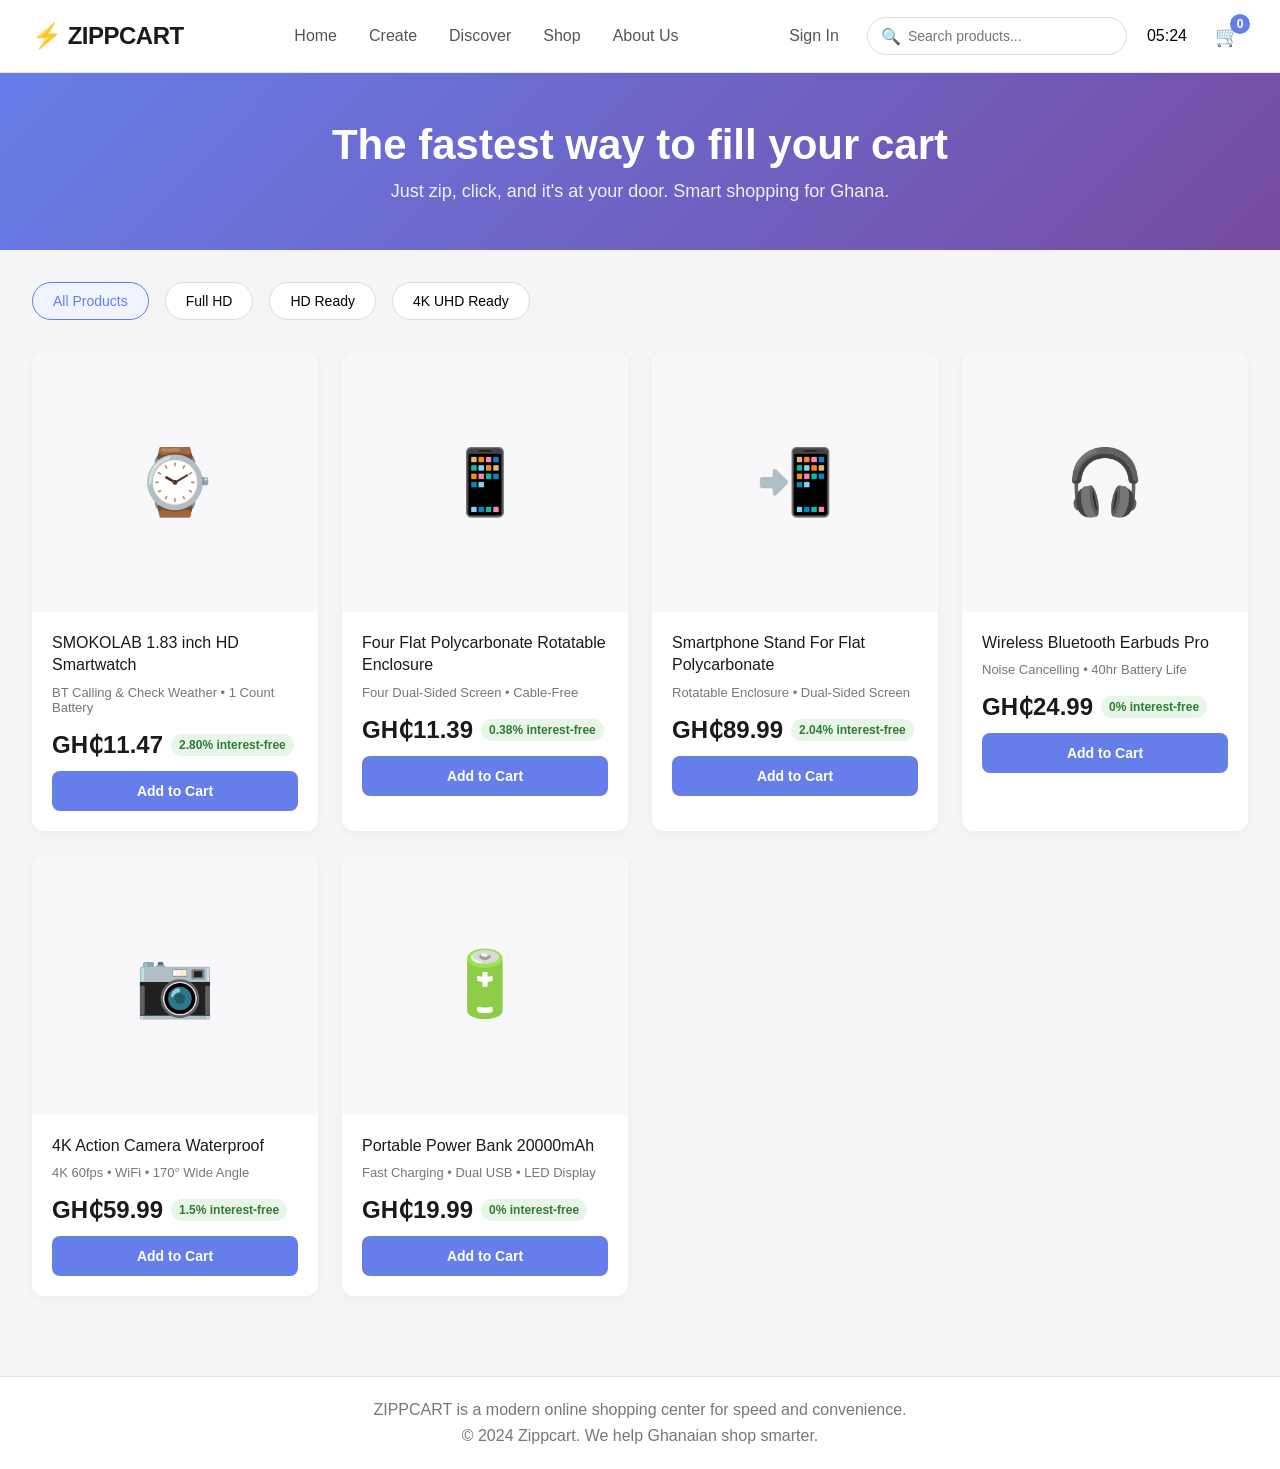
==== index.html @ 23958563 "frontend ready" ====
<!DOCTYPE html>
<html lang="en">
<head>
    <meta charset="UTF-8">
    <meta name="viewport" content="width=device-width, initial-scale=1.0">
    <title>Zippcart - The fastest way to fill your cart</title>
    <style>
        * {
            margin: 0;
            padding: 0;
            box-sizing: border-box;
            font-family: -apple-system, BlinkMacSystemFont, 'Segoe UI', Roboto, Helvetica, Arial, sans-serif;
        }
        body { background-color: #f5f5f7; }
        .header {
            background: white; padding: 16px 32px; border-bottom: 1px solid #e5e5e5;
            display: flex; align-items: center; justify-content: space-between;
            position: sticky; top: 0; z-index: 100;
        }
        .logo { font-size: 24px; font-weight: 700; color: #1a1a1a; letter-spacing: -0.5px; cursor: pointer; }
        .nav { display: flex; gap: 32px; }
        .nav a, .nav-link { text-decoration: none; color: #555; font-size: 16px; font-weight: 500; cursor: pointer; }
        .nav a:hover, .nav a.active, .nav-link:hover { color: #667eea; }
        .header-right { display: flex; gap: 20px; align-items: center; }
        .search-container { position: relative; }
        .search-input {
            padding: 10px 16px 10px 40px; border: 1px solid #ddd; border-radius: 30px;
            font-size: 14px; width: 260px; outline: none;
        }
        .search-input:focus { border-color: #667eea; }
        .search-icon { position: absolute; left: 14px; top: 50%; transform: translateY(-50%); color: #999; }
        .cart-icon { font-size: 20px; cursor: pointer; position: relative; padding: 8px; }
        .cart-count {
            position: absolute; top: -2px; right: -2px; background: #667eea; color: white;
            font-size: 12px; font-weight: bold; width: 20px; height: 20px; border-radius: 50%;
            display: flex; align-items: center; justify-content: center;
        }
        .page { display: none; }
        .page.active { display: block; }
        .hero {
            background: linear-gradient(135deg, #667eea 0%, #764ba2 100%);
            color: white; padding: 48px 32px; text-align: center;
        }
        .hero h1 { font-size: 42px; margin-bottom: 12px; }
        .hero p { font-size: 18px; opacity: 0.9; }
        .container { max-width: 1400px; margin: 0 auto; padding: 32px; }
        .filter-bar { display: flex; gap: 16px; margin-bottom: 32px; flex-wrap: wrap; }
        .filter-btn {
            padding: 10px 20px; background: white; border: 1px solid #ddd;
            border-radius: 30px; font-size: 14px; cursor: pointer; transition: all 0.2s;
        }
        .filter-btn:hover, .filter-btn.active { border-color: #667eea; color: #667eea; background: #f0f4ff; }
        .product-grid { display: grid; grid-template-columns: repeat(auto-fill, minmax(280px, 1fr)); gap: 24px; }
        .product-card {
            background: white; border-radius: 12px; overflow: hidden;
            transition: transform 0.2s, box-shadow 0.2s; box-shadow: 0 2px 8px rgba(0,0,0,0.04); cursor: pointer;
        }
        .product-card:hover { transform: translateY(-4px); box-shadow: 0 12px 24px rgba(0,0,0,0.1); }
        .product-image {
            width: 100%; height: 260px; background: #f8f8fa;
            display: flex; align-items: center; justify-content: center; overflow: hidden;
        }
        .product-image img { width: 100%; height: 100%; object-fit: cover; }
        .product-image .fallback-emoji { font-size: 64px; }
        .product-info { padding: 20px; }
        .product-title { font-size: 16px; font-weight: 500; color: #1a1a1a; margin-bottom: 8px; line-height: 1.4; }
        .product-specs { font-size: 13px; color: #777; margin-bottom: 16px; }
        .price-section { display: flex; align-items: center; gap: 8px; margin-bottom: 12px; flex-wrap: wrap; }
        .price { font-size: 24px; font-weight: 700; color: #1a1a1a; }
        .interest-badge { background: #e8f5e9; color: #2e7d32; padding: 4px 8px; border-radius: 20px; font-size: 12px; font-weight: 600; }
        .add-to-cart-btn {
            width: 100%; padding: 12px; background: #667eea; color: white;
            border: none; border-radius: 8px; font-size: 14px; font-weight: 600; cursor: pointer;
        }
        .add-to-cart-btn:hover { background: #5a67d8; }
        .modal-overlay {
            position: fixed; top: 0; left: 0; width: 100%; height: 100%;
            background: rgba(0,0,0,0.5); z-index: 300; display: none;
            align-items: center; justify-content: center;
        }
        .modal-overlay.active { display: flex; }
        .modal {
            background: white; border-radius: 16px; max-width: 900px; width: 90%;
            max-height: 90vh; overflow-y: auto; position: relative;
        }
        .modal-close {
            position: absolute; top: 20px; right: 20px; font-size: 28px;
            cursor: pointer; background: white; border: none; width: 40px; height: 40px;
            border-radius: 50%; display: flex; align-items: center; justify-content: center;
            box-shadow: 0 2px 8px rgba(0,0,0,0.1); z-index: 301;
        }
        .modal-content { display: grid; grid-template-columns: 1fr 1fr; gap: 32px; padding: 32px; }
        .modal-image {
            display: flex; align-items: center; justify-content: center;
            background: #f8f8fa; border-radius: 12px; min-height: 300px; overflow: hidden;
        }
        .modal-image img { width: 100%; height: 100%; object-fit: contain; }
        .modal-image .fallback-emoji { font-size: 120px; }
        .modal-details h2 { font-size: 28px; margin-bottom: 12px; }
        .modal-specs { color: #666; margin-bottom: 24px; line-height: 1.6; }
        .modal-price { font-size: 36px; font-weight: 700; margin-bottom: 8px; }
        .quantity-selector { display: flex; align-items: center; gap: 16px; margin: 24px 0; }
        .quantity-btn { width: 40px; height: 40px; border: 1px solid #ddd; background: white; border-radius: 8px; font-size: 20px; cursor: pointer; }
        .quantity-input { width: 60px; text-align: center; font-size: 18px; border: 1px solid #ddd; border-radius: 8px; padding: 8px; }
        .modal-add-btn {
            width: 100%; padding: 16px; background: #667eea; color: white;
            border: none; border-radius: 8px; font-size: 16px; font-weight: 600; cursor: pointer;
        }
        .cart-overlay {
            position: fixed; top: 0; left: 0; width: 100%; height: 100%;
            background: rgba(0,0,0,0.5); z-index: 200; display: none;
        }
        .cart-overlay.active { display: block; }
        .cart-sidebar {
            position: fixed; top: 0; right: -400px; width: 100%; max-width: 400px;
            height: 100%; background: white; z-index: 201; transition: right 0.3s ease;
            display: flex; flex-direction: column;
        }
        .cart-sidebar.active { right: 0; }
        .cart-header { padding: 24px; border-bottom: 1px solid #e5e5e5; display: flex; justify-content: space-between; align-items: center; }
        .cart-header h2 { font-size: 20px; font-weight: 600; }
        .close-cart { font-size: 28px; cursor: pointer; background: none; border: none; }
        .cart-items { flex: 1; overflow-y: auto; padding: 24px; }
        .cart-item { display: flex; justify-content: space-between; align-items: center; padding: 16px 0; border-bottom: 1px solid #f0f0f0; }
        .cart-item-info h4 { font-size: 14px; font-weight: 500; margin-bottom: 4px; }
        .cart-item-price { font-weight: 600; color: #667eea; }
        .cart-item-remove { color: #999; cursor: pointer; font-size: 20px; }
        .cart-item-remove:hover { color: #e53e3e; }
        .cart-footer { padding: 24px; border-top: 1px solid #e5e5e5; }
        .cart-total { display: flex; justify-content: space-between; font-size: 18px; font-weight: 600; margin-bottom: 16px; }
        .checkout-btn {
            width: 100%; padding: 16px; background: #1a1a1a; color: white;
            border: none; border-radius: 8px; font-size: 16px; font-weight: 600; cursor: pointer;
        }
        .checkout-btn:hover { background: #333; }
        .empty-cart-message { text-align: center; color: #999; padding: 48px 0; }
        .create-container { max-width: 1200px; margin: 0 auto; padding: 48px 32px; }
        .create-hero { text-align: center; margin-bottom: 64px; }
        .create-hero h1 {
            font-size: 48px; margin-bottom: 16px;
            background: linear-gradient(135deg, #667eea 0%, #764ba2 100%);
            -webkit-background-clip: text; -webkit-text-fill-color: transparent; background-clip: text;
        }
        .features-grid { display: grid; grid-template-columns: repeat(auto-fit, minmax(280px, 1fr)); gap: 32px; margin-bottom: 64px; }
        .feature-card { background: white; padding: 32px; border-radius: 16px; text-align: center; box-shadow: 0 4px 12px rgba(0,0,0,0.05); }
        .feature-icon { font-size: 48px; margin-bottom: 20px; }
        .feature-card h3 { margin-bottom: 12px; font-size: 20px; }
        .seller-form { background: white; padding: 48px; border-radius: 16px; box-shadow: 0 4px 12px rgba(0,0,0,0.05); }
        .form-row { display: grid; grid-template-columns: 1fr 1fr; gap: 24px; }
        .form-group { margin-bottom: 24px; }
        .form-group label { display: block; margin-bottom: 8px; font-weight: 500; }
        .form-group input, .form-group select, .form-group textarea {
            width: 100%; padding: 14px; border: 1px solid #ddd; border-radius: 8px; font-size: 16px;
        }
        .submit-btn {
            width: 100%; padding: 16px;
            background: linear-gradient(135deg, #667eea 0%, #764ba2 100%);
            color: white; border: none; border-radius: 8px; font-size: 18px; font-weight: 600; cursor: pointer;
        }
        .discover-container { max-width: 1400px; margin: 0 auto; padding: 32px; }
        .discover-hero {
            background: linear-gradient(135deg, #f093fb 0%, #f5576c 100%);
            color: white; padding: 60px 40px; border-radius: 24px; margin-bottom: 48px; text-align: center;
        }
        .discover-hero h1 { font-size: 48px; margin-bottom: 16px; }
        .trending-grid { display: grid; grid-template-columns: repeat(auto-fill, minmax(200px, 1fr)); gap: 20px; margin-bottom: 48px; }
        .trending-card { background: white; border-radius: 16px; padding: 24px; text-align: center; box-shadow: 0 2px 8px rgba(0,0,0,0.04); cursor: pointer; }
        .trending-icon { font-size: 48px; margin-bottom: 16px; }
        .about-container { max-width: 1200px; margin: 0 auto; padding: 48px 32px; }
        .about-hero { text-align: center; margin-bottom: 64px; }
        .about-hero h1 { font-size: 48px; margin-bottom: 16px; }
        .mission-box {
            background: linear-gradient(135deg, #667eea 0%, #764ba2 100%);
            color: white; padding: 48px; border-radius: 24px; margin-bottom: 64px; text-align: center;
        }
        .values-grid { display: grid; grid-template-columns: repeat(auto-fit, minmax(250px, 1fr)); gap: 32px; margin-bottom: 64px; }
        .value-card { background: white; padding: 32px; border-radius: 16px; text-align: center; box-shadow: 0 4px 12px rgba(0,0,0,0.05); }
        .value-icon { font-size: 48px; margin-bottom: 20px; }
        .checkout-container { max-width: 1200px; margin: 0 auto; padding: 32px; }
        .checkout-grid { display: grid; grid-template-columns: 1fr 400px; gap: 32px; }
        .checkout-form { background: white; padding: 32px; border-radius: 12px; }
        .order-summary { background: white; padding: 32px; border-radius: 12px; height: fit-content; position: sticky; top: 100px; }
        .payment-option {
            display: flex; align-items: center; gap: 12px; padding: 12px;
            border: 1px solid #ddd; border-radius: 8px; cursor: pointer; margin-bottom: 8px;
        }
        .payment-option.selected { border-color: #667eea; background: #f0f4ff; }
        .momo-details { margin-top: 16px; padding: 16px; background: #f8f8fa; border-radius: 8px; display: none; }
        .momo-details.active { display: block; }
        .place-order-btn {
            width: 100%; padding: 16px; background: #1a1a1a; color: white;
            border: none; border-radius: 8px; font-size: 16px; font-weight: 600; cursor: pointer; margin-top: 24px;
        }
        .footer {
            background: white; padding: 24px 32px; text-align: center;
            color: #777; border-top: 1px solid #e5e5e5; margin-top: 48px;
        }
        .no-results { text-align: center; padding: 48px; color: #999; }
        @media (max-width: 768px) {
            .nav { display: none; }
            .hero h1 { font-size: 28px; }
            .cart-sidebar { max-width: 100%; }
            .search-input { width: 180px; }
            .checkout-grid, .modal-content, .form-row { grid-template-columns: 1fr; }
        }
    </style>
</head>
<body>

    <!-- Cart Overlay & Sidebar -->
    <div class="cart-overlay" id="cartOverlay"></div>
    <div class="cart-sidebar" id="cartSidebar">
        <div class="cart-header">
            <h2>Your Cart</h2>
            <button class="close-cart" id="closeCart">&times;</button>
        </div>
        <div class="cart-items" id="cartItems">
            <div class="empty-cart-message">Your cart is empty</div>
        </div>
        <div class="cart-footer">
            <div class="cart-total"><span>Total:</span><span id="cartTotal">₵0.00</span></div>
            <button class="checkout-btn" id="checkoutBtn">Proceed to Checkout</button>
        </div>
    </div>

    <!-- Product Modal -->
    <div class="modal-overlay" id="modalOverlay">
        <div class="modal">
            <button class="modal-close" id="modalClose">&times;</button>
            <div class="modal-content" id="modalContent"></div>
        </div>
    </div>

    <!-- Auth Modal -->
    <div class="modal-overlay" id="authModalOverlay">
        <div class="modal" style="max-width: 400px;">
            <button class="modal-close" onclick="closeAuthModal()">&times;</button>
            <div style="padding: 32px;">
                <h2 id="authTitle" style="text-align: center; margin-bottom: 24px;">Sign In</h2>
                <form id="authForm" onsubmit="handleAuth(event)">
                    <div class="form-group" id="nameField" style="display: none;">
                        <label>Name</label>
                        <input type="text" id="authName" placeholder="Your name">
                    </div>
                    <div class="form-group">
                        <label>Email</label>
                        <input type="email" id="authEmail" required placeholder="your@email.com">
                    </div>
                    <div class="form-group">
                        <label>Password</label>
                        <input type="password" id="authPassword" required placeholder="Password">
                    </div>
                    <button type="submit" class="add-to-cart-btn" style="width: 100%; padding: 14px;" id="authSubmitBtn">Sign In</button>
                </form>
                <p style="text-align: center; margin-top: 16px;">
                    <a onclick="toggleAuthMode()" style="color: #667eea; cursor: pointer;" id="authToggleLink">Create an account</a>
                </p>
            </div>
        </div>
    </div>

    <!-- Header -->
    <header class="header">
        <div class="logo" onclick="navigateTo('home')">⚡ ZIPPCART</div>
        <nav class="nav">
            <a onclick="navigateTo('home')" id="nav-home">Home</a>
            <a onclick="navigateTo('create')" id="nav-create">Create</a>
            <a onclick="navigateTo('discover')" id="nav-discover">Discover</a>
            <a onclick="navigateTo('home')" id="nav-shop">Shop</a>
            <a onclick="navigateTo('about')" id="nav-about">About Us</a>
        </nav>
        <div class="header-right">
            <a id="authBtn" class="nav-link" style="cursor: pointer; margin-right: 8px;" onclick="showAuthModal()">Sign In</a>
            <div class="search-container">
                <span class="search-icon">🔍</span>
                <input type="text" class="search-input" id="searchInput" placeholder="Search products...">
            </div>
            <span id="currentTime">10:09</span>
            <div class="cart-icon" id="cartIcon">🛒<span class="cart-count" id="cartCount">0</span></div>
        </div>
    </header>

    <!-- HOME PAGE -->
    <div class="page active" id="page-home">
        <section class="hero">
            <h1>The fastest way to fill your cart</h1>
            <p>Just zip, click, and it's at your door. Smart shopping for Ghana.</p>
        </section>
        <div class="container">
            <div class="filter-bar">
                <button class="filter-btn active" data-filter="all">All Products</button>
                <button class="filter-btn" data-filter="full-hd">Full HD</button>
                <button class="filter-btn" data-filter="hd-ready">HD Ready</button>
                <button class="filter-btn" data-filter="4k-uhd">4K UHD Ready</button>
            </div>
            <div class="product-grid" id="productGrid"></div>
        </div>
    </div>

    <!-- CREATE PAGE -->
    <div class="page" id="page-create">
        <div class="create-container">
            <div class="create-hero">
                <h1>Sell on Zippcart</h1>
                <p style="color: #666; font-size: 20px; margin-top: 16px;">Join thousands of Ghanaian sellers reaching millions of customers</p>
            </div>
            <div class="features-grid">
                <div class="feature-card"><div class="feature-icon">💰</div><h3>Low Commission</h3><p>Keep more with 5% commission</p></div>
                <div class="feature-card"><div class="feature-icon">🚚</div><h3>Delivery Network</h3><p>Nationwide delivery partners</p></div>
                <div class="feature-card"><div class="feature-icon">📱</div><h3>Mobile Money Ready</h3><p>Get paid via MTN, Vodafone, AirtelTigo</p></div>
                <div class="feature-card"><div class="feature-icon">📊</div><h3>Seller Dashboard</h3><p>Track sales and inventory</p></div>
            </div>
            <div class="seller-form">
                <h2 style="text-align: center; margin-bottom: 32px;">Start Selling Today</h2>
                <form id="sellerForm">
                    <div class="form-row">
                        <div class="form-group"><label>Business Name *</label><input type="text" placeholder="Your shop name"></div>
                        <div class="form-group"><label>Business Type *</label><select><option>Individual Seller</option><option>Registered Business</option><option>Manufacturer</option></select></div>
                    </div>
                    <div class="form-row">
                        <div class="form-group"><label>Contact Person *</label><input type="text" placeholder="Full name"></div>
                        <div class="form-group"><label>Phone Number *</label><input type="tel" placeholder="+233 XX XXX XXXX"></div>
                    </div>
                    <div class="form-group"><label>Email Address *</label><input type="email" placeholder="business@example.com"></div>
                    <div class="form-group"><label>What do you sell? *</label><textarea rows="3" placeholder="Tell us about your products"></textarea></div>
                    <button type="submit" class="submit-btn">Submit Application →</button>
                </form>
            </div>
        </div>
    </div>

    <!-- DISCOVER PAGE -->
    <div class="page" id="page-discover">
        <div class="discover-container">
            <div class="discover-hero"><h1>Discover Amazing Deals</h1><p style="opacity: 0.9;">Trending products and new arrivals daily</p></div>
            <h2 style="margin-bottom: 24px;">🔥 Trending Now in Ghana</h2>
            <div class="trending-grid">
                <div class="trending-card" onclick="navigateTo('home')"><div class="trending-icon">⌚</div><h3>Smart Watches</h3><p style="color:#667eea;">From ₵180</p></div>
                <div class="trending-card" onclick="navigateTo('home')"><div class="trending-icon">🎧</div><h3>Wireless Earbuds</h3><p style="color:#667eea;">From ₵85</p></div>
                <div class="trending-card" onclick="navigateTo('home')"><div class="trending-icon">📱</div><h3>Phone Accessories</h3><p style="color:#667eea;">From ₵25</p></div>
                <div class="trending-card" onclick="navigateTo('home')"><div class="trending-icon">🔋</div><h3>Power Banks</h3><p style="color:#667eea;">From ₵120</p></div>
                <div class="trending-card" onclick="navigateTo('home')"><div class="trending-icon">📷</div><h3>Action Cameras</h3><p style="color:#667eea;">From ₵450</p></div>
                <div class="trending-card" onclick="navigateTo('home')"><div class="trending-icon">💻</div><h3>Laptops</h3><p style="color:#667eea;">From ₵2,500</p></div>
            </div>
        </div>
    </div>

    <!-- ABOUT PAGE -->
    <div class="page" id="page-about">
        <div class="about-container">
            <div class="about-hero">
                <h1>About Zippcart</h1>
                <p style="font-size:24px;color:#667eea;margin-bottom:24px;">The fastest way to fill your cart</p>
                <p style="font-size:18px;color:#666;max-width:800px;margin:0 auto;">ZIPPCART is a modern online shopping center for speed and convenience. We help Ghanaians shop smarter.</p>
            </div>
            <div class="mission-box"><h2>Our Mission</h2><p style="font-size:20px;">To revolutionize e-commerce in Ghana with fast, reliable shopping and local payment solutions.</p></div>
            <div class="values-grid">
                <div class="value-card"><div class="value-icon">⚡</div><h3>Speed</h3><p>Lightning-fast browsing and delivery</p></div>
                <div class="value-card"><div class="value-icon">🛡️</div><h3>Trust</h3><p>Secure payments and verified sellers</p></div>
                <div class="value-card"><div class="value-icon">🇬🇭</div><h3>Local First</h3><p>Built for Ghana, supporting local businesses</p></div>
                <div class="value-card"><div class="value-icon">💡</div><h3>Innovation</h3><p>Constantly improving your shopping experience</p></div>
            </div>
        </div>
    </div>

    <!-- CHECKOUT PAGE -->
    <div class="page" id="page-checkout">
        <div class="checkout-container">
            <h1 style="margin-bottom: 32px;">Checkout</h1>
            <div class="checkout-grid">
                <div class="checkout-form">
                    <h2 style="margin-bottom: 24px;">Shipping Information</h2>
                    <form id="checkoutForm">
                        <div class="form-row">
                            <div class="form-group"><label>First Name *</label><input type="text" id="firstName"></div>
                            <div class="form-group"><label>Last Name *</label><input type="text" id="lastName"></div>
                        </div>
                        <div class="form-group"><label>Email *</label><input type="email" id="email"></div>
                        <div class="form-group"><label>Phone *</label><input type="tel" id="phone" placeholder="+233 XX XXX XXXX"></div>
                        <div class="form-group"><label>Address *</label><textarea id="address" rows="3"></textarea></div>
                        <div class="form-row">
                            <div class="form-group"><label>City *</label><input type="text" id="city" value="Accra"></div>
                            <div class="form-group"><label>Region *</label><select id="region"><option>Greater Accra</option><option>Ashanti</option><option>Western</option><option>Eastern</option><option>Central</option><option>Northern</option></select></div>
                        </div>
                        <h2 style="margin:32px 0 24px;">Payment Method</h2>
                        <div class="payment-option selected"><input type="radio" name="payment" value="momo" checked> 📱 Mobile Money (MoMo)</div>
                        <div class="momo-details active" id="momoDetails">
                            <div class="form-group"><label>Network *</label><select id="network"><option>MTN Mobile Money</option><option>Vodafone Cash</option><option>AirtelTigo Money</option></select></div>
                            <div class="form-group"><label>MoMo Number *</label><input type="tel" id="momoNumber" placeholder="XXX XXX XXXX"></div>
                        </div>
                        <div class="payment-option"><input type="radio" name="payment" value="card"> 💳 Credit / Debit Card</div>
                        <div class="payment-option"><input type="radio" name="payment" value="cash"> 💵 Cash on Delivery</div>
                    </form>
                </div>
                <div class="order-summary">
                    <h3>Order Summary</h3>
                    <div class="summary-items" id="summaryItems"></div>
                    <div class="summary-total" style="display:flex;justify-content:space-between;padding-top:16px;border-top:2px solid #e5e5e5;"><span>Total:</span><span id="summaryTotal">₵0.00</span></div>
                    <button class="place-order-btn" id="placeOrderBtn">Place Order</button>
                    <p style="text-align:center;margin-top:16px;color:#777;font-size:14px;">You will receive a payment prompt on your phone</p>
                    <button class="checkout-btn" style="margin-top:16px;background:#666;" onclick="navigateTo('home')">← Continue Shopping</button>
                </div>
            </div>
        </div>
    </div>

    <!-- Footer -->
    <footer class="footer">
        <p>ZIPPCART is a modern online shopping center for speed and convenience.</p>
        <p style="margin-top: 8px;">© 2024 Zippcart. We help Ghanaian shop smarter.</p>
    </footer>

    <script>
        // ==================== API CONFIGURATION ====================
        const API_URL = 'https://zippcart-api.onrender.com/api';
        let authToken = localStorage.getItem('zippcart_token') || '';
        let currentUser = JSON.parse(localStorage.getItem('zippcart_user') || 'null');

        function setAuth(token, user) {
            authToken = token;
            currentUser = user;
            localStorage.setItem('zippcart_token', token);
            localStorage.setItem('zippcart_user', JSON.stringify(user));
            updateAuthUI();
        }

        function logout() {
            authToken = '';
            currentUser = null;
            localStorage.removeItem('zippcart_token');
            localStorage.removeItem('zippcart_user');
            updateAuthUI();
            navigateTo('home');
        }

        function updateAuthUI() {
            const authBtn = document.getElementById('authBtn');
            if (!authBtn) return;
            if (currentUser) {
                authBtn.textContent = `👤 ${currentUser.name}`;
                authBtn.onclick = () => { if (confirm('Logout?')) logout(); };
            } else {
                authBtn.textContent = 'Sign In';
                authBtn.onclick = () => showAuthModal();
            }
        }

        // ==================== AUTH MODAL ====================
        let authMode = 'login';

        function showAuthModal() {
            document.getElementById('authModalOverlay').classList.add('active');
            document.body.style.overflow = 'hidden';
        }

        function closeAuthModal() {
            document.getElementById('authModalOverlay').classList.remove('active');
            document.body.style.overflow = '';
        }

        function toggleAuthMode() {
            authMode = authMode === 'login' ? 'signup' : 'login';
            document.getElementById('authTitle').textContent = authMode === 'login' ? 'Sign In' : 'Create Account';
            document.getElementById('authSubmitBtn').textContent = authMode === 'login' ? 'Sign In' : 'Create Account';
            document.getElementById('nameField').style.display = authMode === 'signup' ? 'block' : 'none';
            document.getElementById('authToggleLink').textContent = authMode === 'login' ? 'Create an account' : 'Already have an account? Sign in';
        }

        async function handleAuth(event) {
            event.preventDefault();
            const email = document.getElementById('authEmail').value;
            const password = document.getElementById('authPassword').value;
            const name = document.getElementById('authName').value;
            const endpoint = authMode === 'login' ? '/login' : '/signup';
            const body = authMode === 'login' ? { email, password } : { name, email, password };
            try {
                const res = await fetch(`https://zippcart-api.onrender.com/api${endpoint}`, {
                    method: 'POST',
                    headers: { 'Content-Type': 'application/json' },
                    body: JSON.stringify(body)
                });
                const data = await res.json();
                if (res.ok) {
                    setAuth(data.token, data.user);
                    closeAuthModal();
                    alert(data.message);
                } else {
                    alert(data.message);
                }
            } catch (error) {
                alert('Connection error. Is the server running?');
            }
        }

        // ==================== API HELPERS ====================
        async function placeOrderAPI(cartData, customerInfo, paymentMethod) {
            const total = cartData.reduce((sum, item) => sum + (item.price * item.quantity), 0) + 5;
            const items = cartData.map(item => ({ name: item.name, price: item.price, quantity: item.quantity }));
            try {
                const headers = { 'Content-Type': 'application/json' };
                if (authToken) headers['Authorization'] = `Bearer ${authToken}`;
                const res = await fetch('https://zippcart-api.onrender.com/api/orders', {
                    method: 'POST', headers,
                    body: JSON.stringify({ items, total, paymentMethod, customerInfo })
                });
                return await res.json();
            } catch (error) {
                return { message: 'Connection error' };
            }
        }

        function trackVisit(page, action) {
            fetch('https://zippcart-api.onrender.com/api/track', {
                method: 'POST',
                headers: { 'Content-Type': 'application/json' },
                body: JSON.stringify({ page, action })
            }).catch(() => {});
        }

        // ==================== DATA ====================
        const products = [
            { id: 1, name: "SMOKOLAB 1.83 inch HD Smartwatch", specs: "BT Calling & Check Weather • 1 Count Battery", fullDescription: "Experience the ultimate smartwatch with a vibrant 1.83-inch HD display. Features Bluetooth calling, weather updates, heart rate monitoring, and sleep tracking.", price: 11.47, interest: "2.80% interest-free", image: "", fallbackEmoji: "⌚", category: "full-hd" },
            { id: 2, name: "Four Flat Polycarbonate Rotatable Enclosure", specs: "Four Dual-Sided Screen • Cable-Free", fullDescription: "Premium polycarbonate rotatable enclosure with four dual-sided screens. Perfect for retail displays and exhibitions.", price: 11.39, interest: "0.38% interest-free", image: "", fallbackEmoji: "📱", category: "hd-ready" },
            { id: 3, name: "Smartphone Stand For Flat Polycarbonate", specs: "Rotatable Enclosure • Dual-Sided Screen", fullDescription: "Sturdy smartphone stand designed for flat polycarbonate surfaces. Features 360-degree rotation.", price: 89.99, interest: "2.04% interest-free", image: "", fallbackEmoji: "📲", category: "4k-uhd" },
            { id: 4, name: "Wireless Bluetooth Earbuds Pro", specs: "Noise Cancelling • 40hr Battery Life", fullDescription: "Premium wireless earbuds with active noise cancellation. 40 hours battery life with charging case.", price: 24.99, interest: "0% interest-free", image: "", fallbackEmoji: "🎧", category: "full-hd" },
            { id: 5, name: "4K Action Camera Waterproof", specs: "4K 60fps • WiFi • 170° Wide Angle", fullDescription: "Capture stunning 4K video at 60fps with this waterproof action camera. Features built-in WiFi.", price: 59.99, interest: "1.5% interest-free", image: "", fallbackEmoji: "📷", category: "4k-uhd" },
            { id: 6, name: "Portable Power Bank 20000mAh", specs: "Fast Charging • Dual USB • LED Display", fullDescription: "High-capacity 20000mAh power bank with fast charging technology.", price: 19.99, interest: "0% interest-free", image: "", fallbackEmoji: "🔋", category: "hd-ready" }
        ];

        let cart = JSON.parse(localStorage.getItem('zippcart')) || [];
        let currentFilter = 'all';
        let searchQuery = '';
        const formatter = new Intl.NumberFormat('en-GH', { style: 'currency', currency: 'GHS' });

        // ==================== NAVIGATION ====================
        function navigateTo(page) {
            document.querySelectorAll('.page').forEach(p => p.classList.remove('active'));
            document.getElementById(`page-${page}`).classList.add('active');
            document.querySelectorAll('.nav a').forEach(a => a.classList.remove('active'));
            const navEl = document.getElementById(`nav-${page}`);
            if (navEl) navEl.classList.add('active');
            window.scrollTo(0, 0);
            if (page === 'home') renderProducts();
            if (page === 'checkout') renderCheckoutSummary();
            trackVisit(page, 'page_view');
        }

        // ==================== PRODUCT RENDERING ====================
        function getFilteredProducts() {
            return products.filter(p => {
                const matchesFilter = currentFilter === 'all' || p.category === currentFilter;
                const matchesSearch = p.name.toLowerCase().includes(searchQuery.toLowerCase()) || p.specs.toLowerCase().includes(searchQuery.toLowerCase());
                return matchesFilter && matchesSearch;
            });
        }

        function renderProducts() {
            const filtered = getFilteredProducts();
            const grid = document.getElementById('productGrid');
            if (filtered.length === 0) { grid.innerHTML = '<div class="no-results">No products found</div>'; return; }
            grid.innerHTML = filtered.map(p => `
                <div class="product-card" onclick="openModal(${p.id})">
                    <div class="product-image">
                        ${p.image ? `<img src="${p.image}" alt="${p.name}" onerror="this.style.display='none'; this.nextElementSibling.style.display='flex';">` : ''}
                        <span class="fallback-emoji" style="font-size: 64px; ${p.image ? 'display: none;' : ''}">${p.fallbackEmoji}</span>
                    </div>
                    <div class="product-info">
                        <h3 class="product-title">${p.name}</h3>
                        <p class="product-specs">${p.specs}</p>
                        <div class="price-section"><span class="price">${formatter.format(p.price)}</span><span class="interest-badge">${p.interest}</span></div>
                        <button class="add-to-cart-btn" onclick="event.stopPropagation(); addToCart(${p.id})">Add to Cart</button>
                    </div>
                </div>
            `).join('');
        }

        // ==================== MODAL ====================
        window.openModal = function(id) {
            const p = products.find(p => p.id === id);
            if (!p) return;
            document.getElementById('modalContent').innerHTML = `
                <div class="modal-image">
                    ${p.image ? `<img src="${p.image}" alt="${p.name}" onerror="this.style.display='none'; this.nextElementSibling.style.display='flex';">` : ''}
                    <span class="fallback-emoji" style="font-size: 120px; ${p.image ? 'display: none;' : ''}">${p.fallbackEmoji}</span>
                </div>
                <div class="modal-details">
                    <h2>${p.name}</h2>
                    <p class="modal-specs">${p.fullDescription}</p>
                    <div class="modal-price">${formatter.format(p.price)}</div>
                    <div><span class="interest-badge">${p.interest}</span></div>
                    <div class="quantity-selector">
                        <button class="quantity-btn" onclick="window.modalQty = Math.max(1, (window.modalQty || 1) - 1); document.getElementById('modalQty').value = window.modalQty;">-</button>
                        <input type="number" id="modalQty" class="quantity-input" value="1" min="1" onchange="window.modalQty = parseInt(this.value)">
                        <button class="quantity-btn" onclick="window.modalQty = (window.modalQty || 1) + 1; document.getElementById('modalQty').value = window.modalQty;">+</button>
                    </div>
                    <button class="modal-add-btn" onclick="addToCart(${p.id}, window.modalQty || 1); closeModal()">Add to Cart</button>
                </div>
            `;
            window.modalQty = 1;
            document.getElementById('modalOverlay').classList.add('active');
        };

        function closeModal() { document.getElementById('modalOverlay').classList.remove('active'); }

        // ==================== CART ====================
        window.addToCart = function(id, qty = 1) {
            const p = products.find(p => p.id === id);
            const existing = cart.find(i => i.id === id);
            if (existing) existing.quantity += qty;
            else cart.push({ ...p, quantity: qty });
            saveCart(); updateCartUI();
            trackVisit('home', 'add_to_cart');
        };

        window.removeFromCart = function(id) { cart = cart.filter(i => i.id !== id); saveCart(); updateCartUI(); };

        window.updateQuantity = function(id, change) {
            const item = cart.find(i => i.id === id);
            if (item) { item.quantity += change; if (item.quantity <= 0) removeFromCart(id); else { saveCart(); updateCartUI(); } }
        };

        function saveCart() { localStorage.setItem('zippcart', JSON.stringify(cart)); }

        function updateCartUI() {
            document.getElementById('cartCount').textContent = cart.reduce((s, i) => s + i.quantity, 0);
            const itemsDiv = document.getElementById('cartItems');
            if (cart.length === 0) {
                itemsDiv.innerHTML = '<div class="empty-cart-message">Your cart is empty</div>';
                document.getElementById('cartTotal').textContent = formatter.format(0);
                return;
            }
            itemsDiv.innerHTML = cart.map(i => `
                <div class="cart-item">
                    <div class="cart-item-info">
                        <h4>${i.name}</h4><span class="cart-item-price">${formatter.format(i.price)}</span>
                        <div style="display:flex;gap:8px;margin-top:8px;">
                            <button onclick="updateQuantity(${i.id}, -1)" style="padding:4px 8px;">-</button>
                            <span>${i.quantity}</span>
                            <button onclick="updateQuantity(${i.id}, 1)" style="padding:4px 8px;">+</button>
                        </div>
                    </div>
                    <span class="cart-item-remove" onclick="removeFromCart(${i.id})">🗑️</span>
                </div>
            `).join('');
            document.getElementById('cartTotal').textContent = formatter.format(cart.reduce((s, i) => s + (i.price * i.quantity), 0));
        }

        // ==================== CHECKOUT ====================
        function renderCheckoutSummary() {
            const itemsDiv = document.getElementById('summaryItems');
            const totalSpan = document.getElementById('summaryTotal');
            if (cart.length === 0) { itemsDiv.innerHTML = '<p style="color:#999;">Your cart is empty</p>'; totalSpan.textContent = formatter.format(0); return; }
            let html = '', total = 0;
            cart.forEach(i => { const it = i.price * i.quantity; total += it; html += `<div style="display:flex;justify-content:space-between;padding:8px 0;"><span>${i.quantity}x ${i.name.substring(0,20)}...</span><span>${formatter.format(it)}</span></div>`; });
            html += `<div style="display:flex;justify-content:space-between;padding:8px 0;"><span>Delivery Fee</span><span>${formatter.format(5)}</span></div>`;
            total += 5;
            itemsDiv.innerHTML = html;
            totalSpan.textContent = formatter.format(total);
        }

        // ==================== EVENT LISTENERS ====================
        document.getElementById('cartIcon').addEventListener('click', () => {
            document.getElementById('cartOverlay').classList.add('active');
            document.getElementById('cartSidebar').classList.add('active');
        });
        document.getElementById('closeCart').addEventListener('click', () => {
            document.getElementById('cartOverlay').classList.remove('active');
            document.getElementById('cartSidebar').classList.remove('active');
        });
        document.getElementById('cartOverlay').addEventListener('click', () => {
            document.getElementById('cartOverlay').classList.remove('active');
            document.getElementById('cartSidebar').classList.remove('active');
        });
        document.getElementById('modalClose').addEventListener('click', closeModal);
        document.getElementById('modalOverlay').addEventListener('click', (e) => { if (e.target === document.getElementById('modalOverlay')) closeModal(); });
        document.getElementById('checkoutBtn').addEventListener('click', () => {
            if (cart.length === 0) { alert('Cart is empty!'); return; }
            document.getElementById('cartOverlay').classList.remove('active');
            document.getElementById('cartSidebar').classList.remove('active');
            navigateTo('checkout');
        });
        document.getElementById('searchInput').addEventListener('input', (e) => { searchQuery = e.target.value; renderProducts(); });
        document.querySelectorAll('.filter-btn').forEach(btn => {
            btn.addEventListener('click', () => {
                document.querySelectorAll('.filter-btn').forEach(b => b.classList.remove('active'));
                btn.classList.add('active');
                const f = btn.textContent.toLowerCase();
                if (f.includes('all')) currentFilter = 'all';
                else if (f.includes('full hd')) currentFilter = 'full-hd';
                else if (f.includes('hd ready')) currentFilter = 'hd-ready';
                else if (f.includes('4k')) currentFilter = '4k-uhd';
                renderProducts();
            });
        });

        // Place Order
        document.getElementById('placeOrderBtn').addEventListener('click', async () => {
            if (cart.length === 0) { alert('Cart is empty!'); return; }
            const customerInfo = {
                firstName: document.getElementById('firstName').value,
                lastName: document.getElementById('lastName').value,
                email: document.getElementById('email').value,
                phone: document.getElementById('phone').value,
                address: document.getElementById('address').value
            };
            const paymentMethod = document.querySelector('input[name="payment"]:checked').value;
            const result = await placeOrderAPI(cart, customerInfo, paymentMethod);
            alert(`✅ ${result.message}\n\nOrder #${result.order?.orderNumber || 'N/A'}`);
            cart = []; saveCart(); updateCartUI(); navigateTo('home');
        });

        // Payment toggle
        document.querySelectorAll('input[name="payment"]').forEach(radio => {
            radio.addEventListener('change', (e) => {
                document.querySelectorAll('.payment-option').forEach(opt => opt.classList.remove('selected'));
                e.target.closest('.payment-option').classList.add('selected');
                document.getElementById('momoDetails').classList.toggle('active', e.target.value === 'momo');
            });
        });

        // Seller Form
        document.getElementById('sellerForm').addEventListener('submit', async (e) => {
            e.preventDefault();
            const formData = {
                businessName: e.target.querySelector('input[placeholder="Your shop name"]').value,
                businessType: e.target.querySelector('select').value,
                contactPerson: e.target.querySelector('input[placeholder="Full name"]').value,
                phone: e.target.querySelector('input[type="tel"]').value,
                email: e.target.querySelector('input[type="email"]').value,
                products: e.target.querySelector('textarea').value,
                monthlySales: 'Less than 50 items'
            };
            try {
                const res = await fetch('https://zippcart-api.onrender.com/api/seller/register', {
                    method: 'POST',
                    headers: { 'Content-Type': 'application/json' },
                    body: JSON.stringify(formData)
                });
                const data = await res.json();
                alert(data.message);
            } catch (error) {
                alert('Connection error. Is the server running?');
            }
        });

        // ==================== INIT ====================
        function updateTime() {
            const now = new Date();
            document.getElementById('currentTime').textContent = `${String(now.getHours()).padStart(2, '0')}:${String(now.getMinutes()).padStart(2, '0')}`;
        }
        updateTime(); setInterval(updateTime, 1000);
        renderProducts(); updateCartUI(); updateAuthUI();
        trackVisit('home', 'page_view');
    </script>
</body>
</html>
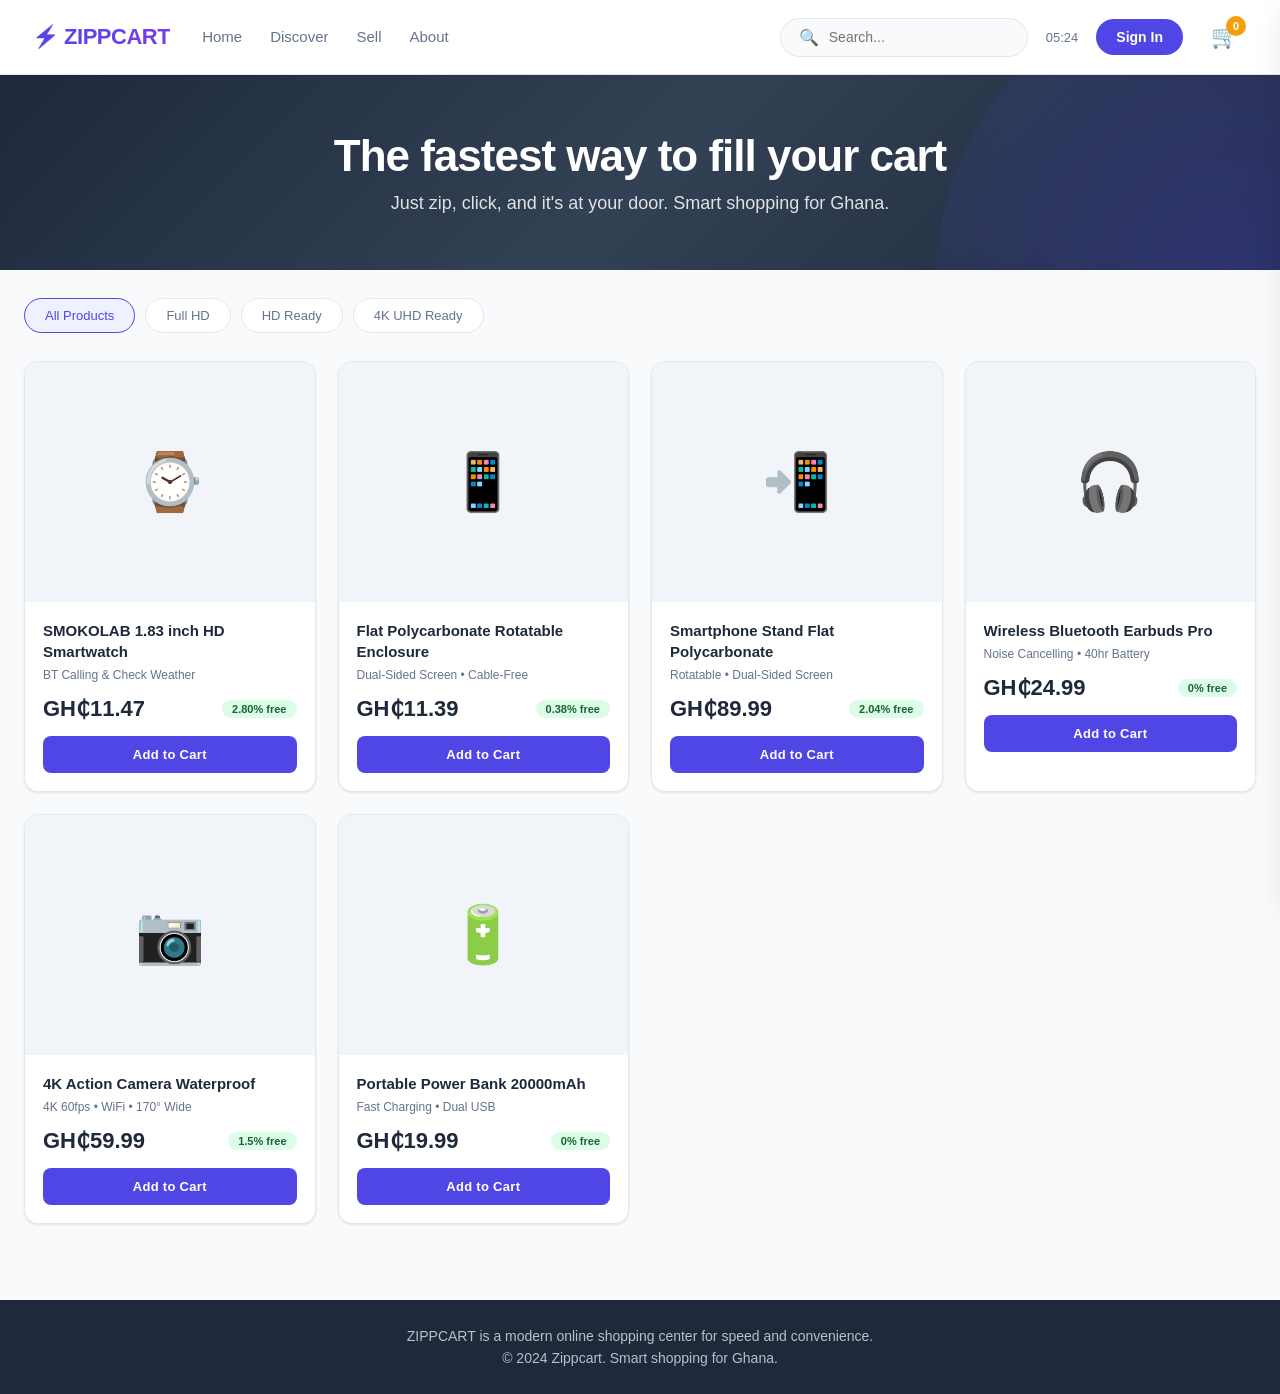
==== commit e73de18b: "professional UI with hamburger menu" ====
--- a/index.html
+++ b/index.html
@@ -5,749 +5,938 @@
     <meta name="viewport" content="width=device-width, initial-scale=1.0">
     <title>Zippcart - The fastest way to fill your cart</title>
     <style>
-        * {
-            margin: 0;
-            padding: 0;
-            box-sizing: border-box;
+        :root {
+            --primary: #4F46E5;
+            --primary-dark: #4338CA;
+            --primary-light: #EEF2FF;
+            --secondary: #F59E0B;
+            --dark: #1E293B;
+            --gray: #64748B;
+            --light: #F8FAFC;
+            --white: #FFFFFF;
+            --border: #E2E8F0;
+            --shadow: 0 1px 3px rgba(0,0,0,0.06), 0 1px 2px rgba(0,0,0,0.04);
+            --shadow-md: 0 4px 6px rgba(0,0,0,0.04), 0 2px 4px rgba(0,0,0,0.02);
+            --shadow-lg: 0 10px 25px rgba(0,0,0,0.08);
+            --radius: 14px;
+            --radius-sm: 8px;
+            --transition: all 0.2s ease;
+        }
+
+        * { margin: 0; padding: 0; box-sizing: border-box; }
+        body {
+            background: var(--light);
             font-family: -apple-system, BlinkMacSystemFont, 'Segoe UI', Roboto, Helvetica, Arial, sans-serif;
-        }
-        body { background-color: #f5f5f7; }
+            color: var(--dark);
+            -webkit-font-smoothing: antialiased;
+        }
+
+        /* ========== HEADER ========== */
         .header {
-            background: white; padding: 16px 32px; border-bottom: 1px solid #e5e5e5;
-            display: flex; align-items: center; justify-content: space-between;
-            position: sticky; top: 0; z-index: 100;
-        }
-        .logo { font-size: 24px; font-weight: 700; color: #1a1a1a; letter-spacing: -0.5px; cursor: pointer; }
-        .nav { display: flex; gap: 32px; }
-        .nav a, .nav-link { text-decoration: none; color: #555; font-size: 16px; font-weight: 500; cursor: pointer; }
-        .nav a:hover, .nav a.active, .nav-link:hover { color: #667eea; }
-        .header-right { display: flex; gap: 20px; align-items: center; }
-        .search-container { position: relative; }
-        .search-input {
-            padding: 10px 16px 10px 40px; border: 1px solid #ddd; border-radius: 30px;
-            font-size: 14px; width: 260px; outline: none;
-        }
-        .search-input:focus { border-color: #667eea; }
-        .search-icon { position: absolute; left: 14px; top: 50%; transform: translateY(-50%); color: #999; }
-        .cart-icon { font-size: 20px; cursor: pointer; position: relative; padding: 8px; }
+            background: var(--white);
+            padding: 14px 32px;
+            border-bottom: 1px solid var(--border);
+            display: flex;
+            align-items: center;
+            justify-content: space-between;
+            position: sticky;
+            top: 0;
+            z-index: 100;
+            box-shadow: var(--shadow);
+        }
+        .header-left { display: flex; align-items: center; gap: 32px; }
+        .logo {
+            font-size: 22px;
+            font-weight: 800;
+            background: linear-gradient(135deg, var(--primary), #7C3AED);
+            -webkit-background-clip: text;
+            -webkit-text-fill-color: transparent;
+            background-clip: text;
+            cursor: pointer;
+            letter-spacing: -0.5px;
+        }
+        .hamburger {
+            display: none;
+            font-size: 24px;
+            cursor: pointer;
+            background: none;
+            border: none;
+            color: var(--dark);
+            padding: 8px;
+        }
+        .nav { display: flex; gap: 28px; }
+        .nav a, .nav-link {
+            text-decoration: none;
+            color: var(--gray);
+            font-size: 15px;
+            font-weight: 500;
+            cursor: pointer;
+            transition: var(--transition);
+            padding: 6px 0;
+            border-bottom: 2px solid transparent;
+        }
+        .nav a:hover, .nav a.active, .nav-link:hover {
+            color: var(--primary);
+            border-bottom-color: var(--primary);
+        }
+        .header-right { display: flex; gap: 18px; align-items: center; }
+        .search-box {
+            display: flex;
+            align-items: center;
+            background: var(--light);
+            border: 1px solid var(--border);
+            border-radius: 50px;
+            padding: 9px 18px;
+            gap: 10px;
+            transition: var(--transition);
+        }
+        .search-box:focus-within {
+            border-color: var(--primary);
+            box-shadow: 0 0 0 3px rgba(79,70,229,0.1);
+        }
+        .search-box input {
+            border: none;
+            background: transparent;
+            outline: none;
+            font-size: 14px;
+            width: 180px;
+        }
+        .search-box .search-icon { color: var(--gray); font-size: 16px; }
+        .cart-icon {
+            position: relative;
+            cursor: pointer;
+            padding: 10px;
+            font-size: 22px;
+            transition: var(--transition);
+        }
+        .cart-icon:hover { transform: scale(1.1); }
         .cart-count {
-            position: absolute; top: -2px; right: -2px; background: #667eea; color: white;
-            font-size: 12px; font-weight: bold; width: 20px; height: 20px; border-radius: 50%;
-            display: flex; align-items: center; justify-content: center;
-        }
-        .page { display: none; }
+            position: absolute;
+            top: 2px;
+            right: 2px;
+            background: var(--secondary);
+            color: white;
+            font-size: 11px;
+            font-weight: 700;
+            width: 20px;
+            height: 20px;
+            border-radius: 50%;
+            display: flex;
+            align-items: center;
+            justify-content: center;
+        }
+        .btn-signin {
+            background: var(--primary);
+            color: white;
+            border: none;
+            padding: 10px 20px;
+            border-radius: 50px;
+            font-size: 14px;
+            font-weight: 600;
+            cursor: pointer;
+            transition: var(--transition);
+        }
+        .btn-signin:hover { background: var(--primary-dark); transform: translateY(-1px); }
+
+        /* ========== MOBILE SIDEBAR ========== */
+        .sidebar-overlay {
+            position: fixed;
+            top: 0; left: 0;
+            width: 100%; height: 100%;
+            background: rgba(0,0,0,0.5);
+            z-index: 400;
+            display: none;
+        }
+        .sidebar-overlay.active { display: block; }
+        .sidebar {
+            position: fixed;
+            top: 0; left: -300px;
+            width: 280px;
+            height: 100%;
+            background: var(--white);
+            z-index: 401;
+            transition: left 0.3s ease;
+            display: flex;
+            flex-direction: column;
+            padding: 24px;
+            box-shadow: var(--shadow-lg);
+        }
+        .sidebar.active { left: 0; }
+        .sidebar-close {
+            font-size: 28px;
+            cursor: pointer;
+            background: none;
+            border: none;
+            align-self: flex-end;
+            color: var(--gray);
+        }
+        .sidebar-logo {
+            font-size: 22px;
+            font-weight: 800;
+            background: linear-gradient(135deg, var(--primary), #7C3AED);
+            -webkit-background-clip: text;
+            -webkit-text-fill-color: transparent;
+            margin-bottom: 32px;
+        }
+        .sidebar-nav { display: flex; flex-direction: column; gap: 8px; flex: 1; }
+        .sidebar-nav a {
+            text-decoration: none;
+            color: var(--dark);
+            font-size: 16px;
+            font-weight: 500;
+            padding: 14px 16px;
+            border-radius: var(--radius-sm);
+            cursor: pointer;
+            transition: var(--transition);
+        }
+        .sidebar-nav a:hover { background: var(--primary-light); color: var(--primary); }
+        .sidebar-footer { border-top: 1px solid var(--border); padding-top: 16px; font-size: 13px; color: var(--gray); }
+
+        /* ========== PAGES ========== */
+        .page { display: none; animation: fadeIn 0.3s ease; }
         .page.active { display: block; }
+        @keyframes fadeIn { from { opacity: 0; transform: translateY(8px); } to { opacity: 1; transform: translateY(0); } }
+
+        /* ========== HERO ========== */
         .hero {
-            background: linear-gradient(135deg, #667eea 0%, #764ba2 100%);
-            color: white; padding: 48px 32px; text-align: center;
-        }
-        .hero h1 { font-size: 42px; margin-bottom: 12px; }
-        .hero p { font-size: 18px; opacity: 0.9; }
-        .container { max-width: 1400px; margin: 0 auto; padding: 32px; }
-        .filter-bar { display: flex; gap: 16px; margin-bottom: 32px; flex-wrap: wrap; }
-        .filter-btn {
-            padding: 10px 20px; background: white; border: 1px solid #ddd;
-            border-radius: 30px; font-size: 14px; cursor: pointer; transition: all 0.2s;
-        }
-        .filter-btn:hover, .filter-btn.active { border-color: #667eea; color: #667eea; background: #f0f4ff; }
-        .product-grid { display: grid; grid-template-columns: repeat(auto-fill, minmax(280px, 1fr)); gap: 24px; }
+            background: linear-gradient(135deg, #1E293B 0%, #334155 50%, #1E293B 100%);
+            color: white;
+            padding: 56px 32px;
+            text-align: center;
+            position: relative;
+            overflow: hidden;
+        }
+        .hero::before {
+            content: '';
+            position: absolute;
+            top: -50%;
+            right: -20%;
+            width: 600px;
+            height: 600px;
+            background: radial-gradient(circle, rgba(79,70,229,0.3), transparent);
+            border-radius: 50%;
+        }
+        .hero-content { position: relative; z-index: 1; }
+        .hero h1 { font-size: 44px; font-weight: 800; margin-bottom: 12px; letter-spacing: -1px; }
+        .hero p { font-size: 18px; opacity: 0.85; max-width: 600px; margin: 0 auto; }
+
+        /* ========== CONTAINERS ========== */
+        .container { max-width: 1320px; margin: 0 auto; padding: 28px 24px; }
+
+        /* ========== FILTER BAR ========== */
+        .filter-bar {
+            display: flex;
+            gap: 10px;
+            margin-bottom: 28px;
+            flex-wrap: wrap;
+        }
+        .filter-pill {
+            padding: 9px 20px;
+            background: var(--white);
+            border: 1px solid var(--border);
+            border-radius: 50px;
+            font-size: 13px;
+            font-weight: 500;
+            cursor: pointer;
+            transition: var(--transition);
+            color: var(--gray);
+        }
+        .filter-pill:hover, .filter-pill.active {
+            border-color: var(--primary);
+            color: var(--primary);
+            background: var(--primary-light);
+        }
+
+        /* ========== PRODUCT GRID ========== */
+        .product-grid {
+            display: grid;
+            grid-template-columns: repeat(auto-fill, minmax(270px, 1fr));
+            gap: 22px;
+        }
         .product-card {
-            background: white; border-radius: 12px; overflow: hidden;
-            transition: transform 0.2s, box-shadow 0.2s; box-shadow: 0 2px 8px rgba(0,0,0,0.04); cursor: pointer;
-        }
-        .product-card:hover { transform: translateY(-4px); box-shadow: 0 12px 24px rgba(0,0,0,0.1); }
+            background: var(--white);
+            border-radius: var(--radius);
+            overflow: hidden;
+            transition: var(--transition);
+            box-shadow: var(--shadow);
+            cursor: pointer;
+            border: 1px solid var(--border);
+        }
+        .product-card:hover {
+            transform: translateY(-4px);
+            box-shadow: var(--shadow-lg);
+            border-color: var(--primary);
+        }
         .product-image {
-            width: 100%; height: 260px; background: #f8f8fa;
-            display: flex; align-items: center; justify-content: center; overflow: hidden;
-        }
-        .product-image img { width: 100%; height: 100%; object-fit: cover; }
-        .product-image .fallback-emoji { font-size: 64px; }
-        .product-info { padding: 20px; }
-        .product-title { font-size: 16px; font-weight: 500; color: #1a1a1a; margin-bottom: 8px; line-height: 1.4; }
-        .product-specs { font-size: 13px; color: #777; margin-bottom: 16px; }
-        .price-section { display: flex; align-items: center; gap: 8px; margin-bottom: 12px; flex-wrap: wrap; }
-        .price { font-size: 24px; font-weight: 700; color: #1a1a1a; }
-        .interest-badge { background: #e8f5e9; color: #2e7d32; padding: 4px 8px; border-radius: 20px; font-size: 12px; font-weight: 600; }
-        .add-to-cart-btn {
-            width: 100%; padding: 12px; background: #667eea; color: white;
-            border: none; border-radius: 8px; font-size: 14px; font-weight: 600; cursor: pointer;
-        }
-        .add-to-cart-btn:hover { background: #5a67d8; }
+            width: 100%;
+            height: 240px;
+            background: #F1F5F9;
+            display: flex;
+            align-items: center;
+            justify-content: center;
+            overflow: hidden;
+            position: relative;
+        }
+        .product-image img {
+            width: 100%;
+            height: 100%;
+            object-fit: cover;
+            transition: transform 0.3s ease;
+        }
+        .product-card:hover .product-image img { transform: scale(1.05); }
+        .product-image .fallback-emoji { font-size: 56px; transition: transform 0.3s ease; }
+        .product-card:hover .product-image .fallback-emoji { transform: scale(1.15); }
+        .product-badge {
+            position: absolute;
+            top: 12px;
+            left: 12px;
+            background: var(--secondary);
+            color: white;
+            padding: 4px 10px;
+            border-radius: 20px;
+            font-size: 11px;
+            font-weight: 700;
+        }
+        .product-info { padding: 18px; }
+        .product-title {
+            font-size: 15px;
+            font-weight: 600;
+            color: var(--dark);
+            margin-bottom: 6px;
+            line-height: 1.4;
+            display: -webkit-box;
+            -webkit-line-clamp: 2;
+            -webkit-box-orient: vertical;
+            overflow: hidden;
+        }
+        .product-specs { font-size: 12px; color: var(--gray); margin-bottom: 14px; }
+        .price-row { display: flex; align-items: center; justify-content: space-between; gap: 8px; margin-bottom: 14px; }
+        .price { font-size: 22px; font-weight: 700; color: var(--dark); }
+        .interest-badge {
+            background: #DCFCE7;
+            color: #166534;
+            padding: 3px 10px;
+            border-radius: 20px;
+            font-size: 11px;
+            font-weight: 600;
+        }
+        .btn-add-cart {
+            width: 100%;
+            padding: 11px;
+            background: var(--primary);
+            color: white;
+            border: none;
+            border-radius: var(--radius-sm);
+            font-size: 13px;
+            font-weight: 600;
+            cursor: pointer;
+            transition: var(--transition);
+            letter-spacing: 0.3px;
+        }
+        .btn-add-cart:hover { background: var(--primary-dark); }
+
+        /* ========== MODALS ========== */
         .modal-overlay {
-            position: fixed; top: 0; left: 0; width: 100%; height: 100%;
-            background: rgba(0,0,0,0.5); z-index: 300; display: none;
-            align-items: center; justify-content: center;
+            position: fixed;
+            top: 0; left: 0;
+            width: 100%; height: 100%;
+            background: rgba(0,0,0,0.5);
+            z-index: 300;
+            display: none;
+            align-items: center;
+            justify-content: center;
         }
         .modal-overlay.active { display: flex; }
         .modal {
-            background: white; border-radius: 16px; max-width: 900px; width: 90%;
-            max-height: 90vh; overflow-y: auto; position: relative;
+            background: var(--white);
+            border-radius: var(--radius);
+            max-width: 900px;
+            width: 92%;
+            max-height: 90vh;
+            overflow-y: auto;
+            position: relative;
+            box-shadow: var(--shadow-lg);
+            animation: fadeIn 0.3s ease;
         }
         .modal-close {
-            position: absolute; top: 20px; right: 20px; font-size: 28px;
-            cursor: pointer; background: white; border: none; width: 40px; height: 40px;
-            border-radius: 50%; display: flex; align-items: center; justify-content: center;
-            box-shadow: 0 2px 8px rgba(0,0,0,0.1); z-index: 301;
-        }
-        .modal-content { display: grid; grid-template-columns: 1fr 1fr; gap: 32px; padding: 32px; }
+            position: absolute;
+            top: 16px;
+            right: 16px;
+            font-size: 24px;
+            cursor: pointer;
+            background: var(--white);
+            border: 1px solid var(--border);
+            width: 36px;
+            height: 36px;
+            border-radius: 50%;
+            display: flex;
+            align-items: center;
+            justify-content: center;
+            z-index: 301;
+            transition: var(--transition);
+        }
+        .modal-close:hover { background: #FEE2E2; border-color: #FCA5A5; }
+        .modal-content { display: grid; grid-template-columns: 1fr 1fr; gap: 28px; padding: 28px; }
         .modal-image {
-            display: flex; align-items: center; justify-content: center;
-            background: #f8f8fa; border-radius: 12px; min-height: 300px; overflow: hidden;
+            display: flex;
+            align-items: center;
+            justify-content: center;
+            background: #F1F5F9;
+            border-radius: var(--radius-sm);
+            min-height: 300px;
+            overflow: hidden;
         }
         .modal-image img { width: 100%; height: 100%; object-fit: contain; }
-        .modal-image .fallback-emoji { font-size: 120px; }
-        .modal-details h2 { font-size: 28px; margin-bottom: 12px; }
-        .modal-specs { color: #666; margin-bottom: 24px; line-height: 1.6; }
-        .modal-price { font-size: 36px; font-weight: 700; margin-bottom: 8px; }
-        .quantity-selector { display: flex; align-items: center; gap: 16px; margin: 24px 0; }
-        .quantity-btn { width: 40px; height: 40px; border: 1px solid #ddd; background: white; border-radius: 8px; font-size: 20px; cursor: pointer; }
-        .quantity-input { width: 60px; text-align: center; font-size: 18px; border: 1px solid #ddd; border-radius: 8px; padding: 8px; }
-        .modal-add-btn {
-            width: 100%; padding: 16px; background: #667eea; color: white;
-            border: none; border-radius: 8px; font-size: 16px; font-weight: 600; cursor: pointer;
-        }
+        .modal-image .fallback-emoji { font-size: 100px; }
+        .modal-details h2 { font-size: 26px; font-weight: 700; margin-bottom: 10px; }
+        .modal-specs { color: var(--gray); margin-bottom: 20px; line-height: 1.7; }
+        .modal-price { font-size: 32px; font-weight: 700; margin-bottom: 6px; }
+        .quantity-selector { display: flex; align-items: center; gap: 14px; margin: 22px 0; }
+        .qty-btn {
+            width: 38px;
+            height: 38px;
+            border: 1px solid var(--border);
+            background: var(--white);
+            border-radius: var(--radius-sm);
+            font-size: 18px;
+            cursor: pointer;
+            transition: var(--transition);
+        }
+        .qty-btn:hover { background: var(--primary-light); border-color: var(--primary); }
+        .qty-input { width: 55px; text-align: center; font-size: 16px; border: 1px solid var(--border); border-radius: var(--radius-sm); padding: 8px; }
+        .btn-modal-add {
+            width: 100%;
+            padding: 15px;
+            background: var(--primary);
+            color: white;
+            border: none;
+            border-radius: var(--radius-sm);
+            font-size: 15px;
+            font-weight: 600;
+            cursor: pointer;
+            transition: var(--transition);
+        }
+        .btn-modal-add:hover { background: var(--primary-dark); }
+
+        /* ========== CART SIDEBAR ========== */
         .cart-overlay {
-            position: fixed; top: 0; left: 0; width: 100%; height: 100%;
-            background: rgba(0,0,0,0.5); z-index: 200; display: none;
+            position: fixed;
+            top: 0; left: 0;
+            width: 100%; height: 100%;
+            background: rgba(0,0,0,0.5);
+            z-index: 200;
+            display: none;
         }
         .cart-overlay.active { display: block; }
         .cart-sidebar {
-            position: fixed; top: 0; right: -400px; width: 100%; max-width: 400px;
-            height: 100%; background: white; z-index: 201; transition: right 0.3s ease;
-            display: flex; flex-direction: column;
+            position: fixed;
+            top: 0; right: -420px;
+            width: 100%;
+            max-width: 420px;
+            height: 100%;
+            background: var(--white);
+            z-index: 201;
+            transition: right 0.3s ease;
+            display: flex;
+            flex-direction: column;
+            box-shadow: var(--shadow-lg);
         }
         .cart-sidebar.active { right: 0; }
-        .cart-header { padding: 24px; border-bottom: 1px solid #e5e5e5; display: flex; justify-content: space-between; align-items: center; }
-        .cart-header h2 { font-size: 20px; font-weight: 600; }
-        .close-cart { font-size: 28px; cursor: pointer; background: none; border: none; }
-        .cart-items { flex: 1; overflow-y: auto; padding: 24px; }
-        .cart-item { display: flex; justify-content: space-between; align-items: center; padding: 16px 0; border-bottom: 1px solid #f0f0f0; }
-        .cart-item-info h4 { font-size: 14px; font-weight: 500; margin-bottom: 4px; }
-        .cart-item-price { font-weight: 600; color: #667eea; }
-        .cart-item-remove { color: #999; cursor: pointer; font-size: 20px; }
-        .cart-item-remove:hover { color: #e53e3e; }
-        .cart-footer { padding: 24px; border-top: 1px solid #e5e5e5; }
-        .cart-total { display: flex; justify-content: space-between; font-size: 18px; font-weight: 600; margin-bottom: 16px; }
-        .checkout-btn {
-            width: 100%; padding: 16px; background: #1a1a1a; color: white;
-            border: none; border-radius: 8px; font-size: 16px; font-weight: 600; cursor: pointer;
-        }
-        .checkout-btn:hover { background: #333; }
-        .empty-cart-message { text-align: center; color: #999; padding: 48px 0; }
-        .create-container { max-width: 1200px; margin: 0 auto; padding: 48px 32px; }
-        .create-hero { text-align: center; margin-bottom: 64px; }
-        .create-hero h1 {
-            font-size: 48px; margin-bottom: 16px;
-            background: linear-gradient(135deg, #667eea 0%, #764ba2 100%);
-            -webkit-background-clip: text; -webkit-text-fill-color: transparent; background-clip: text;
-        }
-        .features-grid { display: grid; grid-template-columns: repeat(auto-fit, minmax(280px, 1fr)); gap: 32px; margin-bottom: 64px; }
-        .feature-card { background: white; padding: 32px; border-radius: 16px; text-align: center; box-shadow: 0 4px 12px rgba(0,0,0,0.05); }
-        .feature-icon { font-size: 48px; margin-bottom: 20px; }
-        .feature-card h3 { margin-bottom: 12px; font-size: 20px; }
-        .seller-form { background: white; padding: 48px; border-radius: 16px; box-shadow: 0 4px 12px rgba(0,0,0,0.05); }
-        .form-row { display: grid; grid-template-columns: 1fr 1fr; gap: 24px; }
-        .form-group { margin-bottom: 24px; }
-        .form-group label { display: block; margin-bottom: 8px; font-weight: 500; }
+        .cart-header {
+            padding: 20px 24px;
+            border-bottom: 1px solid var(--border);
+            display: flex;
+            justify-content: space-between;
+            align-items: center;
+        }
+        .cart-header h2 { font-size: 20px; font-weight: 700; }
+        .close-cart { font-size: 26px; cursor: pointer; background: none; border: none; color: var(--gray); }
+        .cart-items { flex: 1; overflow-y: auto; padding: 20px 24px; }
+        .cart-item {
+            display: flex;
+            justify-content: space-between;
+            align-items: center;
+            padding: 14px 0;
+            border-bottom: 1px solid var(--border);
+        }
+        .cart-item-info h4 { font-size: 14px; font-weight: 600; margin-bottom: 4px; }
+        .cart-item-price { font-weight: 600; color: var(--primary); }
+        .cart-item-remove { color: #999; cursor: pointer; font-size: 18px; transition: var(--transition); }
+        .cart-item-remove:hover { color: #EF4444; }
+        .cart-footer { padding: 20px 24px; border-top: 1px solid var(--border); }
+        .cart-total { display: flex; justify-content: space-between; font-size: 18px; font-weight: 700; margin-bottom: 16px; }
+        .btn-checkout {
+            width: 100%;
+            padding: 15px;
+            background: var(--dark);
+            color: white;
+            border: none;
+            border-radius: var(--radius-sm);
+            font-size: 15px;
+            font-weight: 600;
+            cursor: pointer;
+            transition: var(--transition);
+        }
+        .btn-checkout:hover { background: #0F172A; }
+        .empty-cart-message { text-align: center; color: var(--gray); padding: 48px 0; }
+
+        /* ========== CHECKOUT ========== */
+        .checkout-container { max-width: 1100px; margin: 0 auto; padding: 28px 24px; }
+        .checkout-grid { display: grid; grid-template-columns: 1fr 380px; gap: 28px; }
+        .checkout-form { background: var(--white); padding: 28px; border-radius: var(--radius); border: 1px solid var(--border); }
+        .order-summary {
+            background: var(--white);
+            padding: 28px;
+            border-radius: var(--radius);
+            height: fit-content;
+            position: sticky;
+            top: 90px;
+            border: 1px solid var(--border);
+        }
+        .payment-option {
+            display: flex;
+            align-items: center;
+            gap: 12px;
+            padding: 14px;
+            border: 1px solid var(--border);
+            border-radius: var(--radius-sm);
+            cursor: pointer;
+            margin-bottom: 10px;
+            transition: var(--transition);
+        }
+        .payment-option.selected { border-color: var(--primary); background: var(--primary-light); }
+        .momo-details { margin-top: 14px; padding: 16px; background: var(--light); border-radius: var(--radius-sm); display: none; }
+        .momo-details.active { display: block; }
+        .btn-place-order {
+            width: 100%;
+            padding: 15px;
+            background: var(--dark);
+            color: white;
+            border: none;
+            border-radius: var(--radius-sm);
+            font-size: 15px;
+            font-weight: 600;
+            cursor: pointer;
+            margin-top: 22px;
+            transition: var(--transition);
+        }
+        .btn-place-order:hover { background: #0F172A; }
+
+        /* ========== FORMS ========== */
+        .form-group { margin-bottom: 20px; }
+        .form-group label { display: block; margin-bottom: 7px; font-weight: 600; font-size: 14px; }
         .form-group input, .form-group select, .form-group textarea {
-            width: 100%; padding: 14px; border: 1px solid #ddd; border-radius: 8px; font-size: 16px;
-        }
-        .submit-btn {
-            width: 100%; padding: 16px;
-            background: linear-gradient(135deg, #667eea 0%, #764ba2 100%);
-            color: white; border: none; border-radius: 8px; font-size: 18px; font-weight: 600; cursor: pointer;
-        }
-        .discover-container { max-width: 1400px; margin: 0 auto; padding: 32px; }
-        .discover-hero {
-            background: linear-gradient(135deg, #f093fb 0%, #f5576c 100%);
-            color: white; padding: 60px 40px; border-radius: 24px; margin-bottom: 48px; text-align: center;
-        }
-        .discover-hero h1 { font-size: 48px; margin-bottom: 16px; }
-        .trending-grid { display: grid; grid-template-columns: repeat(auto-fill, minmax(200px, 1fr)); gap: 20px; margin-bottom: 48px; }
-        .trending-card { background: white; border-radius: 16px; padding: 24px; text-align: center; box-shadow: 0 2px 8px rgba(0,0,0,0.04); cursor: pointer; }
-        .trending-icon { font-size: 48px; margin-bottom: 16px; }
-        .about-container { max-width: 1200px; margin: 0 auto; padding: 48px 32px; }
-        .about-hero { text-align: center; margin-bottom: 64px; }
-        .about-hero h1 { font-size: 48px; margin-bottom: 16px; }
-        .mission-box {
-            background: linear-gradient(135deg, #667eea 0%, #764ba2 100%);
-            color: white; padding: 48px; border-radius: 24px; margin-bottom: 64px; text-align: center;
-        }
-        .values-grid { display: grid; grid-template-columns: repeat(auto-fit, minmax(250px, 1fr)); gap: 32px; margin-bottom: 64px; }
-        .value-card { background: white; padding: 32px; border-radius: 16px; text-align: center; box-shadow: 0 4px 12px rgba(0,0,0,0.05); }
-        .value-icon { font-size: 48px; margin-bottom: 20px; }
-        .checkout-container { max-width: 1200px; margin: 0 auto; padding: 32px; }
-        .checkout-grid { display: grid; grid-template-columns: 1fr 400px; gap: 32px; }
-        .checkout-form { background: white; padding: 32px; border-radius: 12px; }
-        .order-summary { background: white; padding: 32px; border-radius: 12px; height: fit-content; position: sticky; top: 100px; }
-        .payment-option {
-            display: flex; align-items: center; gap: 12px; padding: 12px;
-            border: 1px solid #ddd; border-radius: 8px; cursor: pointer; margin-bottom: 8px;
-        }
-        .payment-option.selected { border-color: #667eea; background: #f0f4ff; }
-        .momo-details { margin-top: 16px; padding: 16px; background: #f8f8fa; border-radius: 8px; display: none; }
-        .momo-details.active { display: block; }
-        .place-order-btn {
-            width: 100%; padding: 16px; background: #1a1a1a; color: white;
-            border: none; border-radius: 8px; font-size: 16px; font-weight: 600; cursor: pointer; margin-top: 24px;
-        }
+            width: 100%;
+            padding: 12px 14px;
+            border: 1px solid var(--border);
+            border-radius: var(--radius-sm);
+            font-size: 14px;
+            transition: var(--transition);
+            background: var(--white);
+        }
+        .form-group input:focus, .form-group select:focus, .form-group textarea:focus {
+            outline: none;
+            border-color: var(--primary);
+            box-shadow: 0 0 0 3px rgba(79,70,229,0.1);
+        }
+        .form-row { display: grid; grid-template-columns: 1fr 1fr; gap: 18px; }
+        .btn-submit {
+            width: 100%;
+            padding: 15px;
+            background: var(--primary);
+            color: white;
+            border: none;
+            border-radius: var(--radius-sm);
+            font-size: 15px;
+            font-weight: 600;
+            cursor: pointer;
+            transition: var(--transition);
+        }
+        .btn-submit:hover { background: var(--primary-dark); }
+
+        /* ========== ADMIN ========== */
+        .stat-card {
+            background: var(--white);
+            padding: 22px;
+            border-radius: var(--radius);
+            border: 1px solid var(--border);
+            box-shadow: var(--shadow);
+        }
+        .stat-label { font-size: 13px; color: var(--gray); margin-bottom: 6px; font-weight: 500; }
+        .stat-value { font-size: 32px; font-weight: 700; }
+
+        /* ========== FOOTER ========== */
         .footer {
-            background: white; padding: 24px 32px; text-align: center;
-            color: #777; border-top: 1px solid #e5e5e5; margin-top: 48px;
-        }
-        .no-results { text-align: center; padding: 48px; color: #999; }
+            background: var(--dark);
+            color: rgba(255,255,255,0.7);
+            padding: 28px 32px;
+            text-align: center;
+            font-size: 14px;
+            margin-top: 48px;
+        }
+
+        /* ========== MOBILE BOTTOM NAV ========== */
+        .bottom-nav {
+            display: none;
+            position: fixed;
+            bottom: 0;
+            left: 0;
+            right: 0;
+            background: var(--white);
+            border-top: 1px solid var(--border);
+            padding: 10px 16px;
+            z-index: 100;
+            justify-content: space-around;
+            box-shadow: 0 -2px 10px rgba(0,0,0,0.05);
+        }
+        .bottom-nav a {
+            text-decoration: none;
+            color: var(--gray);
+            font-size: 11px;
+            font-weight: 500;
+            display: flex;
+            flex-direction: column;
+            align-items: center;
+            gap: 4px;
+            cursor: pointer;
+        }
+        .bottom-nav a .icon { font-size: 20px; }
+        .bottom-nav a.active { color: var(--primary); }
+
+        /* ========== RESPONSIVE ========== */
         @media (max-width: 768px) {
+            .header { padding: 12px 16px; }
+            .hamburger { display: block; }
             .nav { display: none; }
+            .search-box input { width: 100px; font-size: 13px; }
             .hero h1 { font-size: 28px; }
-            .cart-sidebar { max-width: 100%; }
-            .search-input { width: 180px; }
+            .hero p { font-size: 14px; }
+            .product-grid { grid-template-columns: repeat(2, 1fr); gap: 12px; }
+            .product-image { height: 150px; }
+            .product-info { padding: 12px; }
+            .product-title { font-size: 13px; }
+            .price { font-size: 18px; }
+            .btn-add-cart { padding: 8px; font-size: 12px; }
+            .filter-pill { font-size: 11px; padding: 7px 14px; }
             .checkout-grid, .modal-content, .form-row { grid-template-columns: 1fr; }
+            .modal-content { padding: 16px; gap: 16px; }
+            .modal-image { min-height: 200px; }
+            .modal-details h2 { font-size: 20px; }
+            .bottom-nav { display: flex; }
+            body { padding-bottom: 70px; }
+            .footer { margin-bottom: 70px; }
+        }
+        @media (max-width: 480px) {
+            .search-box input { width: 70px; }
+            .product-image { height: 120px; }
+            .price { font-size: 16px; }
+            .hero { padding: 32px 16px; }
+            .hero h1 { font-size: 22px; }
         }
     </style>
 </head>
 <body>
 
-    <!-- Cart Overlay & Sidebar -->
+    <!-- Sidebar Overlay -->
+    <div class="sidebar-overlay" id="sidebarOverlay"></div>
+    <div class="sidebar" id="sidebar">
+        <button class="sidebar-close" onclick="closeSidebar()">✕</button>
+        <div class="sidebar-logo">⚡ ZIPPCART</div>
+        <div class="sidebar-nav">
+            <a onclick="navigateTo('home');closeSidebar()">🏠 Home</a>
+            <a onclick="navigateTo('discover');closeSidebar()">🔥 Discover</a>
+            <a onclick="navigateTo('create');closeSidebar()">🛍️ Sell on Zippcart</a>
+            <a onclick="navigateTo('about');closeSidebar()">ℹ️ About Us</a>
+            <a onclick="navigateTo('admin');closeSidebar()" id="sidebarAdmin" style="display:none;color:#EF4444;">📊 Admin Dashboard</a>
+        </div>
+        <div class="sidebar-footer">© 2024 Zippcart. Smart shopping for Ghana.</div>
+    </div>
+
+    <!-- Cart Sidebar -->
     <div class="cart-overlay" id="cartOverlay"></div>
     <div class="cart-sidebar" id="cartSidebar">
-        <div class="cart-header">
-            <h2>Your Cart</h2>
-            <button class="close-cart" id="closeCart">&times;</button>
-        </div>
-        <div class="cart-items" id="cartItems">
-            <div class="empty-cart-message">Your cart is empty</div>
-        </div>
-        <div class="cart-footer">
-            <div class="cart-total"><span>Total:</span><span id="cartTotal">₵0.00</span></div>
-            <button class="checkout-btn" id="checkoutBtn">Proceed to Checkout</button>
-        </div>
+        <div class="cart-header"><h2>Your Cart</h2><button class="close-cart" id="closeCart">✕</button></div>
+        <div class="cart-items" id="cartItems"><div class="empty-cart-message">Your cart is empty</div></div>
+        <div class="cart-footer"><div class="cart-total"><span>Total:</span><span id="cartTotal">₵0.00</span></div><button class="btn-checkout" id="checkoutBtn">Proceed to Checkout</button></div>
     </div>
 
     <!-- Product Modal -->
-    <div class="modal-overlay" id="modalOverlay">
-        <div class="modal">
-            <button class="modal-close" id="modalClose">&times;</button>
-            <div class="modal-content" id="modalContent"></div>
-        </div>
-    </div>
+    <div class="modal-overlay" id="modalOverlay"><div class="modal"><button class="modal-close" id="modalClose">✕</button><div class="modal-content" id="modalContent"></div></div></div>
 
     <!-- Auth Modal -->
     <div class="modal-overlay" id="authModalOverlay">
-        <div class="modal" style="max-width: 400px;">
-            <button class="modal-close" onclick="closeAuthModal()">&times;</button>
-            <div style="padding: 32px;">
-                <h2 id="authTitle" style="text-align: center; margin-bottom: 24px;">Sign In</h2>
+        <div class="modal" style="max-width:420px;"><button class="modal-close" onclick="closeAuthModal()">✕</button>
+            <div style="padding:28px;"><h2 id="authTitle" style="text-align:center;margin-bottom:22px;font-weight:700;">Sign In</h2>
                 <form id="authForm" onsubmit="handleAuth(event)">
-                    <div class="form-group" id="nameField" style="display: none;">
-                        <label>Name</label>
-                        <input type="text" id="authName" placeholder="Your name">
-                    </div>
-                    <div class="form-group">
-                        <label>Email</label>
-                        <input type="email" id="authEmail" required placeholder="your@email.com">
-                    </div>
-                    <div class="form-group">
-                        <label>Password</label>
-                        <input type="password" id="authPassword" required placeholder="Password">
-                    </div>
-                    <button type="submit" class="add-to-cart-btn" style="width: 100%; padding: 14px;" id="authSubmitBtn">Sign In</button>
+                    <div class="form-group" id="nameField" style="display:none;"><label>Name</label><input type="text" id="authName" placeholder="Your name"></div>
+                    <div class="form-group"><label>Email</label><input type="email" id="authEmail" required placeholder="your@email.com"></div>
+                    <div class="form-group"><label>Password</label><input type="password" id="authPassword" required placeholder="Password"></div>
+                    <button type="submit" class="btn-submit" id="authSubmitBtn">Sign In</button>
                 </form>
-                <p style="text-align: center; margin-top: 16px;">
-                    <a onclick="toggleAuthMode()" style="color: #667eea; cursor: pointer;" id="authToggleLink">Create an account</a>
-                </p>
+                <p style="text-align:center;margin-top:16px;"><a onclick="toggleAuthMode()" style="color:var(--primary);cursor:pointer;font-weight:600;" id="authToggleLink">Create an account</a></p>
             </div>
         </div>
     </div>
 
-    <!-- Header -->
+    <!-- HEADER -->
     <header class="header">
-        <div class="logo" onclick="navigateTo('home')">⚡ ZIPPCART</div>
-        <nav class="nav">
-            <a onclick="navigateTo('home')" id="nav-home">Home</a>
-            <a onclick="navigateTo('create')" id="nav-create">Create</a>
-            <a onclick="navigateTo('discover')" id="nav-discover">Discover</a>
-            <a onclick="navigateTo('home')" id="nav-shop">Shop</a>
-            <a onclick="navigateTo('about')" id="nav-about">About Us</a>
-        </nav>
+        <div class="header-left">
+            <button class="hamburger" onclick="openSidebar()">☰</button>
+            <div class="logo" onclick="navigateTo('home')">⚡ ZIPPCART</div>
+            <nav class="nav">
+                <a onclick="navigateTo('home')" id="nav-home">Home</a>
+                <a onclick="navigateTo('discover')" id="nav-discover">Discover</a>
+                <a onclick="navigateTo('create')" id="nav-create">Sell</a>
+                <a onclick="navigateTo('about')" id="nav-about">About</a>
+            </nav>
+        </div>
         <div class="header-right">
-            <a id="authBtn" class="nav-link" style="cursor: pointer; margin-right: 8px;" onclick="showAuthModal()">Sign In</a>
-            <div class="search-container">
-                <span class="search-icon">🔍</span>
-                <input type="text" class="search-input" id="searchInput" placeholder="Search products...">
-            </div>
-            <span id="currentTime">10:09</span>
+            <div class="search-box"><span class="search-icon">🔍</span><input type="text" id="searchInput" placeholder="Search..."></div>
+            <span id="currentTime" style="font-size:13px;color:var(--gray);">10:09</span>
+            <button class="btn-signin" id="authBtn" onclick="showAuthModal()">Sign In</button>
             <div class="cart-icon" id="cartIcon">🛒<span class="cart-count" id="cartCount">0</span></div>
         </div>
     </header>
 
     <!-- HOME PAGE -->
     <div class="page active" id="page-home">
-        <section class="hero">
-            <h1>The fastest way to fill your cart</h1>
-            <p>Just zip, click, and it's at your door. Smart shopping for Ghana.</p>
-        </section>
+        <section class="hero"><div class="hero-content"><h1>The fastest way to fill your cart</h1><p>Just zip, click, and it's at your door. Smart shopping for Ghana.</p></div></section>
         <div class="container">
-            <div class="filter-bar">
-                <button class="filter-btn active" data-filter="all">All Products</button>
-                <button class="filter-btn" data-filter="full-hd">Full HD</button>
-                <button class="filter-btn" data-filter="hd-ready">HD Ready</button>
-                <button class="filter-btn" data-filter="4k-uhd">4K UHD Ready</button>
-            </div>
+            <div class="filter-bar"><button class="filter-pill active" data-filter="all">All Products</button><button class="filter-pill" data-filter="full-hd">Full HD</button><button class="filter-pill" data-filter="hd-ready">HD Ready</button><button class="filter-pill" data-filter="4k-uhd">4K UHD Ready</button></div>
             <div class="product-grid" id="productGrid"></div>
         </div>
     </div>
 
+    <!-- DISCOVER PAGE -->
+    <div class="page" id="page-discover">
+        <div style="background:linear-gradient(135deg,#F59E0B,#EF4444);color:white;padding:48px 24px;text-align:center;border-radius:0 0 24px 24px;"><h1 style="font-size:36px;font-weight:800;">Discover Amazing Deals</h1><p style="opacity:0.9;margin-top:8px;">Trending products and new arrivals daily</p></div>
+        <div class="container"><h2 style="margin-bottom:20px;font-weight:700;">🔥 Trending Now in Ghana</h2><div class="trending-grid" style="display:grid;grid-template-columns:repeat(auto-fill,minmax(180px,1fr));gap:16px;"><div class="trending-card" onclick="navigateTo('home')" style="background:white;border-radius:14px;padding:20px;text-align:center;cursor:pointer;border:1px solid var(--border);"><div style="font-size:44px;">⌚</div><h3 style="font-size:14px;font-weight:600;">Smart Watches</h3><p style="color:var(--primary);font-weight:600;">From ₵180</p></div><div class="trending-card" onclick="navigateTo('home')" style="background:white;border-radius:14px;padding:20px;text-align:center;cursor:pointer;border:1px solid var(--border);"><div style="font-size:44px;">🎧</div><h3 style="font-size:14px;font-weight:600;">Earbuds</h3><p style="color:var(--primary);font-weight:600;">From ₵85</p></div><div class="trending-card" onclick="navigateTo('home')" style="background:white;border-radius:14px;padding:20px;text-align:center;cursor:pointer;border:1px solid var(--border);"><div style="font-size:44px;">📱</div><h3 style="font-size:14px;font-weight:600;">Accessories</h3><p style="color:var(--primary);font-weight:600;">From ₵25</p></div><div class="trending-card" onclick="navigateTo('home')" style="background:white;border-radius:14px;padding:20px;text-align:center;cursor:pointer;border:1px solid var(--border);"><div style="font-size:44px;">🔋</div><h3 style="font-size:14px;font-weight:600;">Power Banks</h3><p style="color:var(--primary);font-weight:600;">From ₵120</p></div></div></div>
+    </div>
+
     <!-- CREATE PAGE -->
     <div class="page" id="page-create">
-        <div class="create-container">
-            <div class="create-hero">
-                <h1>Sell on Zippcart</h1>
-                <p style="color: #666; font-size: 20px; margin-top: 16px;">Join thousands of Ghanaian sellers reaching millions of customers</p>
-            </div>
-            <div class="features-grid">
-                <div class="feature-card"><div class="feature-icon">💰</div><h3>Low Commission</h3><p>Keep more with 5% commission</p></div>
-                <div class="feature-card"><div class="feature-icon">🚚</div><h3>Delivery Network</h3><p>Nationwide delivery partners</p></div>
-                <div class="feature-card"><div class="feature-icon">📱</div><h3>Mobile Money Ready</h3><p>Get paid via MTN, Vodafone, AirtelTigo</p></div>
-                <div class="feature-card"><div class="feature-icon">📊</div><h3>Seller Dashboard</h3><p>Track sales and inventory</p></div>
-            </div>
-            <div class="seller-form">
-                <h2 style="text-align: center; margin-bottom: 32px;">Start Selling Today</h2>
+        <div style="background:linear-gradient(135deg,var(--primary),#7C3AED);color:white;padding:48px 24px;text-align:center;"><h1 style="font-size:36px;font-weight:800;">Sell on Zippcart</h1><p style="opacity:0.9;margin-top:8px;">Join thousands of Ghanaian sellers</p></div>
+        <div class="container" style="max-width:700px;">
+            <div style="background:white;padding:32px;border-radius:var(--radius);border:1px solid var(--border);">
+                <h2 style="text-align:center;margin-bottom:24px;font-weight:700;">Start Selling Today</h2>
                 <form id="sellerForm">
-                    <div class="form-row">
-                        <div class="form-group"><label>Business Name *</label><input type="text" placeholder="Your shop name"></div>
-                        <div class="form-group"><label>Business Type *</label><select><option>Individual Seller</option><option>Registered Business</option><option>Manufacturer</option></select></div>
-                    </div>
-                    <div class="form-row">
-                        <div class="form-group"><label>Contact Person *</label><input type="text" placeholder="Full name"></div>
-                        <div class="form-group"><label>Phone Number *</label><input type="tel" placeholder="+233 XX XXX XXXX"></div>
-                    </div>
+                    <div class="form-row"><div class="form-group"><label>Business Name *</label><input type="text" placeholder="Your shop name"></div><div class="form-group"><label>Business Type *</label><select><option>Individual Seller</option><option>Registered Business</option><option>Manufacturer</option></select></div></div>
+                    <div class="form-row"><div class="form-group"><label>Contact Person *</label><input type="text" placeholder="Full name"></div><div class="form-group"><label>Phone Number *</label><input type="tel" placeholder="+233 XX XXX XXXX"></div></div>
                     <div class="form-group"><label>Email Address *</label><input type="email" placeholder="business@example.com"></div>
                     <div class="form-group"><label>What do you sell? *</label><textarea rows="3" placeholder="Tell us about your products"></textarea></div>
-                    <button type="submit" class="submit-btn">Submit Application →</button>
+                    <button type="submit" class="btn-submit">Submit Application →</button>
                 </form>
             </div>
         </div>
     </div>
 
-    <!-- DISCOVER PAGE -->
-    <div class="page" id="page-discover">
-        <div class="discover-container">
-            <div class="discover-hero"><h1>Discover Amazing Deals</h1><p style="opacity: 0.9;">Trending products and new arrivals daily</p></div>
-            <h2 style="margin-bottom: 24px;">🔥 Trending Now in Ghana</h2>
-            <div class="trending-grid">
-                <div class="trending-card" onclick="navigateTo('home')"><div class="trending-icon">⌚</div><h3>Smart Watches</h3><p style="color:#667eea;">From ₵180</p></div>
-                <div class="trending-card" onclick="navigateTo('home')"><div class="trending-icon">🎧</div><h3>Wireless Earbuds</h3><p style="color:#667eea;">From ₵85</p></div>
-                <div class="trending-card" onclick="navigateTo('home')"><div class="trending-icon">📱</div><h3>Phone Accessories</h3><p style="color:#667eea;">From ₵25</p></div>
-                <div class="trending-card" onclick="navigateTo('home')"><div class="trending-icon">🔋</div><h3>Power Banks</h3><p style="color:#667eea;">From ₵120</p></div>
-                <div class="trending-card" onclick="navigateTo('home')"><div class="trending-icon">📷</div><h3>Action Cameras</h3><p style="color:#667eea;">From ₵450</p></div>
-                <div class="trending-card" onclick="navigateTo('home')"><div class="trending-icon">💻</div><h3>Laptops</h3><p style="color:#667eea;">From ₵2,500</p></div>
+    <!-- ABOUT PAGE -->
+    <div class="page" id="page-about">
+        <div style="background:var(--dark);color:white;padding:48px 24px;text-align:center;"><h1 style="font-size:36px;font-weight:800;">About Zippcart</h1><p style="opacity:0.9;margin-top:8px;font-size:18px;">The fastest way to fill your cart</p></div>
+        <div class="container" style="max-width:800px;text-align:center;">
+            <div style="background:var(--primary-light);padding:32px;border-radius:var(--radius);margin:28px 0;"><h2 style="font-weight:700;">Our Mission</h2><p style="margin-top:8px;color:var(--gray);">To revolutionize e-commerce in Ghana with fast, reliable shopping and local payment solutions.</p></div>
+            <div style="display:grid;grid-template-columns:repeat(auto-fit,minmax(180px,1fr));gap:16px;">
+                <div style="background:white;padding:24px;border-radius:var(--radius);border:1px solid var(--border);"><div style="font-size:36px;">⚡</div><h3 style="font-weight:700;margin:8px 0;">Speed</h3><p style="color:var(--gray);font-size:13px;">Lightning-fast browsing and delivery</p></div>
+                <div style="background:white;padding:24px;border-radius:var(--radius);border:1px solid var(--border);"><div style="font-size:36px;">🛡️</div><h3 style="font-weight:700;margin:8px 0;">Trust</h3><p style="color:var(--gray);font-size:13px;">Secure payments and verified sellers</p></div>
+                <div style="background:white;padding:24px;border-radius:var(--radius);border:1px solid var(--border);"><div style="font-size:36px;">🇬🇭</div><h3 style="font-weight:700;margin:8px 0;">Local</h3><p style="color:var(--gray);font-size:13px;">Built for Ghana</p></div>
+                <div style="background:white;padding:24px;border-radius:var(--radius);border:1px solid var(--border);"><div style="font-size:36px;">💡</div><h3 style="font-weight:700;margin:8px 0;">Innovation</h3><p style="color:var(--gray);font-size:13px;">Always improving</p></div>
             </div>
         </div>
     </div>
 
-    <!-- ABOUT PAGE -->
-    <div class="page" id="page-about">
-        <div class="about-container">
-            <div class="about-hero">
-                <h1>About Zippcart</h1>
-                <p style="font-size:24px;color:#667eea;margin-bottom:24px;">The fastest way to fill your cart</p>
-                <p style="font-size:18px;color:#666;max-width:800px;margin:0 auto;">ZIPPCART is a modern online shopping center for speed and convenience. We help Ghanaians shop smarter.</p>
-            </div>
-            <div class="mission-box"><h2>Our Mission</h2><p style="font-size:20px;">To revolutionize e-commerce in Ghana with fast, reliable shopping and local payment solutions.</p></div>
-            <div class="values-grid">
-                <div class="value-card"><div class="value-icon">⚡</div><h3>Speed</h3><p>Lightning-fast browsing and delivery</p></div>
-                <div class="value-card"><div class="value-icon">🛡️</div><h3>Trust</h3><p>Secure payments and verified sellers</p></div>
-                <div class="value-card"><div class="value-icon">🇬🇭</div><h3>Local First</h3><p>Built for Ghana, supporting local businesses</p></div>
-                <div class="value-card"><div class="value-icon">💡</div><h3>Innovation</h3><p>Constantly improving your shopping experience</p></div>
-            </div>
-        </div>
-    </div>
-
     <!-- CHECKOUT PAGE -->
     <div class="page" id="page-checkout">
         <div class="checkout-container">
-            <h1 style="margin-bottom: 32px;">Checkout</h1>
+            <h1 style="margin-bottom:24px;font-weight:800;">Checkout</h1>
             <div class="checkout-grid">
                 <div class="checkout-form">
-                    <h2 style="margin-bottom: 24px;">Shipping Information</h2>
+                    <h2 style="margin-bottom:20px;font-weight:700;">Shipping Information</h2>
                     <form id="checkoutForm">
-                        <div class="form-row">
-                            <div class="form-group"><label>First Name *</label><input type="text" id="firstName"></div>
-                            <div class="form-group"><label>Last Name *</label><input type="text" id="lastName"></div>
-                        </div>
+                        <div class="form-row"><div class="form-group"><label>First Name *</label><input type="text" id="firstName"></div><div class="form-group"><label>Last Name *</label><input type="text" id="lastName"></div></div>
                         <div class="form-group"><label>Email *</label><input type="email" id="email"></div>
                         <div class="form-group"><label>Phone *</label><input type="tel" id="phone" placeholder="+233 XX XXX XXXX"></div>
                         <div class="form-group"><label>Address *</label><textarea id="address" rows="3"></textarea></div>
-                        <div class="form-row">
-                            <div class="form-group"><label>City *</label><input type="text" id="city" value="Accra"></div>
-                            <div class="form-group"><label>Region *</label><select id="region"><option>Greater Accra</option><option>Ashanti</option><option>Western</option><option>Eastern</option><option>Central</option><option>Northern</option></select></div>
-                        </div>
-                        <h2 style="margin:32px 0 24px;">Payment Method</h2>
+                        <div class="form-row"><div class="form-group"><label>City *</label><input type="text" id="city" value="Accra"></div><div class="form-group"><label>Region *</label><select id="region"><option>Greater Accra</option><option>Ashanti</option><option>Western</option><option>Eastern</option><option>Central</option><option>Northern</option></select></div></div>
+                        <h2 style="margin:28px 0 20px;font-weight:700;">Payment Method</h2>
                         <div class="payment-option selected"><input type="radio" name="payment" value="momo" checked> 📱 Mobile Money (MoMo)</div>
-                        <div class="momo-details active" id="momoDetails">
-                            <div class="form-group"><label>Network *</label><select id="network"><option>MTN Mobile Money</option><option>Vodafone Cash</option><option>AirtelTigo Money</option></select></div>
-                            <div class="form-group"><label>MoMo Number *</label><input type="tel" id="momoNumber" placeholder="XXX XXX XXXX"></div>
-                        </div>
+                        <div class="momo-details active" id="momoDetails"><div class="form-group"><label>Network *</label><select id="network"><option>MTN Mobile Money</option><option>Vodafone Cash</option><option>AirtelTigo Money</option></select></div><div class="form-group"><label>MoMo Number *</label><input type="tel" id="momoNumber" placeholder="XXX XXX XXXX"></div></div>
                         <div class="payment-option"><input type="radio" name="payment" value="card"> 💳 Credit / Debit Card</div>
                         <div class="payment-option"><input type="radio" name="payment" value="cash"> 💵 Cash on Delivery</div>
                     </form>
                 </div>
                 <div class="order-summary">
-                    <h3>Order Summary</h3>
+                    <h3 style="font-weight:700;margin-bottom:18px;">Order Summary</h3>
                     <div class="summary-items" id="summaryItems"></div>
-                    <div class="summary-total" style="display:flex;justify-content:space-between;padding-top:16px;border-top:2px solid #e5e5e5;"><span>Total:</span><span id="summaryTotal">₵0.00</span></div>
-                    <button class="place-order-btn" id="placeOrderBtn">Place Order</button>
-                    <p style="text-align:center;margin-top:16px;color:#777;font-size:14px;">You will receive a payment prompt on your phone</p>
-                    <button class="checkout-btn" style="margin-top:16px;background:#666;" onclick="navigateTo('home')">← Continue Shopping</button>
+                    <div style="display:flex;justify-content:space-between;padding-top:14px;border-top:2px solid var(--border);font-weight:700;font-size:18px;"><span>Total:</span><span id="summaryTotal">₵0.00</span></div>
+                    <button class="btn-place-order" id="placeOrderBtn">Place Order</button>
+                    <p style="text-align:center;margin-top:14px;color:var(--gray);font-size:13px;">You will receive a payment prompt on your phone</p>
+                    <button class="btn-checkout" style="margin-top:14px;background:var(--gray);" onclick="navigateTo('home')">← Continue Shopping</button>
                 </div>
             </div>
         </div>
     </div>
 
-    <!-- Footer -->
-    <footer class="footer">
-        <p>ZIPPCART is a modern online shopping center for speed and convenience.</p>
-        <p style="margin-top: 8px;">© 2024 Zippcart. We help Ghanaian shop smarter.</p>
-    </footer>
+    <!-- ADMIN DASHBOARD -->
+    <div class="page" id="page-admin">
+        <div class="container">
+            <h1 style="margin-bottom:24px;font-weight:800;">📊 Admin Dashboard</h1>
+            <div style="display:grid;grid-template-columns:repeat(auto-fit,minmax(200px,1fr));gap:16px;margin-bottom:28px;">
+                <div class="stat-card"><div class="stat-label">👥 Total Visitors</div><div class="stat-value" style="color:var(--primary);" id="statVisitors">0</div></div>
+                <div class="stat-card"><div class="stat-label">📦 Total Orders</div><div class="stat-value" style="color:#16A34A;" id="statOrders">0</div></div>
+                <div class="stat-card"><div class="stat-label">💰 Revenue</div><div class="stat-value" style="color:var(--secondary);" id="statRevenue">₵0</div></div>
+                <div class="stat-card"><div class="stat-label">⏳ Pending Sellers</div><div class="stat-value" style="color:#EF4444;" id="statPending">0</div></div>
+            </div>
+            <div class="stat-card" style="margin-bottom:20px;"><h2 style="font-weight:700;margin-bottom:16px;">⏳ Pending Seller Approvals</h2><div id="pendingSellersList" style="display:flex;flex-direction:column;gap:10px;"><p style="color:var(--gray);">No pending sellers</p></div></div>
+            <div class="stat-card" style="margin-bottom:20px;"><h2 style="font-weight:700;margin-bottom:16px;">📋 Recent Orders</h2><div style="overflow-x:auto;"><table style="width:100%;border-collapse:collapse;" id="ordersTable"><thead><tr style="border-bottom:2px solid var(--border);text-align:left;"><th style="padding:10px;">#</th><th style="padding:10px;">Customer</th><th style="padding:10px;">Items</th><th style="padding:10px;">Total</th><th style="padding:10px;">Payment</th><th style="padding:10px;">Status</th><th style="padding:10px;">Date</th></tr></thead><tbody id="ordersTableBody"><tr><td colspan="7" style="padding:20px;text-align:center;color:var(--gray);">Loading...</td></tr></tbody></table></div></div>
+            <div class="stat-card"><h2 style="font-weight:700;margin-bottom:16px;">👣 Recent Visitor Activity</h2><div id="visitorLog" style="max-height:350px;overflow-y:auto;"><p style="color:var(--gray);">Loading...</p></div></div>
+        </div>
+    </div>
+
+    <!-- BOTTOM MOBILE NAV -->
+    <div class="bottom-nav">
+        <a onclick="navigateTo('home')" class="active" id="bn-home"><span class="icon">🏠</span>Home</a>
+        <a onclick="navigateTo('discover')" id="bn-discover"><span class="icon">🔥</span>Discover</a>
+        <a onclick="navigateTo('create')" id="bn-create"><span class="icon">🛍️</span>Sell</a>
+        <a onclick="navigateTo('about')" id="bn-about"><span class="icon">ℹ️</span>About</a>
+    </div>
+
+    <footer class="footer"><p>ZIPPCART is a modern online shopping center for speed and convenience.</p><p style="margin-top:6px;">© 2024 Zippcart. Smart shopping for Ghana.</p></footer>
 
     <script>
-        // ==================== API CONFIGURATION ====================
         const API_URL = 'https://zippcart-api.onrender.com/api';
         let authToken = localStorage.getItem('zippcart_token') || '';
         let currentUser = JSON.parse(localStorage.getItem('zippcart_user') || 'null');
 
-        function setAuth(token, user) {
-            authToken = token;
-            currentUser = user;
-            localStorage.setItem('zippcart_token', token);
-            localStorage.setItem('zippcart_user', JSON.stringify(user));
-            updateAuthUI();
-        }
-
-        function logout() {
-            authToken = '';
-            currentUser = null;
-            localStorage.removeItem('zippcart_token');
-            localStorage.removeItem('zippcart_user');
-            updateAuthUI();
-            navigateTo('home');
-        }
+        function openSidebar() { document.getElementById('sidebar').classList.add('active'); document.getElementById('sidebarOverlay').classList.add('active'); }
+        function closeSidebar() { document.getElementById('sidebar').classList.remove('active'); document.getElementById('sidebarOverlay').classList.remove('active'); }
+        document.getElementById('sidebarOverlay').addEventListener('click', closeSidebar);
+
+        function setAuth(token, user) { authToken = token; currentUser = user; localStorage.setItem('zippcart_token', token); localStorage.setItem('zippcart_user', JSON.stringify(user)); updateAuthUI(); }
+        function logout() { authToken = ''; currentUser = null; localStorage.removeItem('zippcart_token'); localStorage.removeItem('zippcart_user'); updateAuthUI(); navigateTo('home'); }
 
         function updateAuthUI() {
-            const authBtn = document.getElementById('authBtn');
-            if (!authBtn) return;
+            const btn = document.getElementById('authBtn');
+            if (!btn) return;
             if (currentUser) {
-                authBtn.textContent = `👤 ${currentUser.name}`;
-                authBtn.onclick = () => { if (confirm('Logout?')) logout(); };
+                btn.textContent = `👤 ${currentUser.name}`;
+                btn.onclick = () => { if (confirm('Logout?')) logout(); };
+                document.getElementById('sidebarAdmin').style.display = currentUser.role === 'admin' ? 'block' : 'none';
             } else {
-                authBtn.textContent = 'Sign In';
-                authBtn.onclick = () => showAuthModal();
+                btn.textContent = 'Sign In';
+                btn.onclick = () => showAuthModal();
+                document.getElementById('sidebarAdmin').style.display = 'none';
             }
         }
 
-        // ==================== AUTH MODAL ====================
         let authMode = 'login';
-
-        function showAuthModal() {
-            document.getElementById('authModalOverlay').classList.add('active');
-            document.body.style.overflow = 'hidden';
-        }
-
-        function closeAuthModal() {
-            document.getElementById('authModalOverlay').classList.remove('active');
-            document.body.style.overflow = '';
-        }
-
-        function toggleAuthMode() {
-            authMode = authMode === 'login' ? 'signup' : 'login';
-            document.getElementById('authTitle').textContent = authMode === 'login' ? 'Sign In' : 'Create Account';
-            document.getElementById('authSubmitBtn').textContent = authMode === 'login' ? 'Sign In' : 'Create Account';
-            document.getElementById('nameField').style.display = authMode === 'signup' ? 'block' : 'none';
-            document.getElementById('authToggleLink').textContent = authMode === 'login' ? 'Create an account' : 'Already have an account? Sign in';
-        }
-
-        async function handleAuth(event) {
-            event.preventDefault();
-            const email = document.getElementById('authEmail').value;
-            const password = document.getElementById('authPassword').value;
-            const name = document.getElementById('authName').value;
+        function showAuthModal() { authMode = 'login'; document.getElementById('authTitle').textContent = 'Sign In'; document.getElementById('authSubmitBtn').textContent = 'Sign In'; document.getElementById('nameField').style.display = 'none'; document.getElementById('authToggleLink').textContent = 'Create an account'; document.getElementById('authModalOverlay').classList.add('active'); document.body.style.overflow = 'hidden'; }
+        function closeAuthModal() { document.getElementById('authModalOverlay').classList.remove('active'); document.body.style.overflow = ''; }
+        function toggleAuthMode() { authMode = authMode === 'login' ? 'signup' : 'login'; document.getElementById('authTitle').textContent = authMode === 'login' ? 'Sign In' : 'Create Account'; document.getElementById('authSubmitBtn').textContent = authMode === 'login' ? 'Sign In' : 'Create Account'; document.getElementById('nameField').style.display = authMode === 'signup' ? 'block' : 'none'; document.getElementById('authToggleLink').textContent = authMode === 'login' ? 'Create an account' : 'Already have an account? Sign in'; }
+        async function handleAuth(e) {
+            e.preventDefault();
+            const email = document.getElementById('authEmail').value, password = document.getElementById('authPassword').value, name = document.getElementById('authName').value;
             const endpoint = authMode === 'login' ? '/login' : '/signup';
             const body = authMode === 'login' ? { email, password } : { name, email, password };
             try {
-                const res = await fetch(`https://zippcart-api.onrender.com/api${endpoint}`, {
-                    method: 'POST',
-                    headers: { 'Content-Type': 'application/json' },
-                    body: JSON.stringify(body)
-                });
-                const data = await res.json();
-                if (res.ok) {
-                    setAuth(data.token, data.user);
-                    closeAuthModal();
-                    alert(data.message);
-                } else {
-                    alert(data.message);
-                }
-            } catch (error) {
-                alert('Connection error. Is the server running?');
-            }
-        }
-
-        // ==================== API HELPERS ====================
-        async function placeOrderAPI(cartData, customerInfo, paymentMethod) {
-            const total = cartData.reduce((sum, item) => sum + (item.price * item.quantity), 0) + 5;
-            const items = cartData.map(item => ({ name: item.name, price: item.price, quantity: item.quantity }));
+                const r = await fetch(`${API_URL}${endpoint}`, { method: 'POST', headers: { 'Content-Type': 'application/json' }, body: JSON.stringify(body) });
+                const d = await r.json();
+                if (r.ok) { setAuth(d.token, d.user); closeAuthModal(); alert(d.message); } else alert(d.message);
+            } catch (x) { alert('Connection error.'); }
+        }
+
+        async function placeOrderAPI(cd, ci, pm) {
+            const total = cd.reduce((s, i) => s + (i.price * i.quantity), 0) + 5;
+            const items = cd.map(i => ({ name: i.name, price: i.price, quantity: i.quantity }));
             try {
-                const headers = { 'Content-Type': 'application/json' };
-                if (authToken) headers['Authorization'] = `Bearer ${authToken}`;
-                const res = await fetch('https://zippcart-api.onrender.com/api/orders', {
-                    method: 'POST', headers,
-                    body: JSON.stringify({ items, total, paymentMethod, customerInfo })
-                });
-                return await res.json();
-            } catch (error) {
-                return { message: 'Connection error' };
-            }
-        }
-
-        function trackVisit(page, action) {
-            fetch('https://zippcart-api.onrender.com/api/track', {
-                method: 'POST',
-                headers: { 'Content-Type': 'application/json' },
-                body: JSON.stringify({ page, action })
-            }).catch(() => {});
-        }
-
-        // ==================== DATA ====================
+                const h = { 'Content-Type': 'application/json' };
+                if (authToken) h['Authorization'] = `Bearer ${authToken}`;
+                const r = await fetch(`${API_URL}/orders`, { method: 'POST', headers: h, body: JSON.stringify({ items, total, paymentMethod: pm, customerInfo: ci }) });
+                return await r.json();
+            } catch (x) { return { message: 'Connection error' }; }
+        }
+        function trackVisit(pg, ac) { fetch(`${API_URL}/track`, { method: 'POST', headers: { 'Content-Type': 'application/json' }, body: JSON.stringify({ page: pg, action: ac }) }).catch(() => {}); }
+
         const products = [
-            { id: 1, name: "SMOKOLAB 1.83 inch HD Smartwatch", specs: "BT Calling & Check Weather • 1 Count Battery", fullDescription: "Experience the ultimate smartwatch with a vibrant 1.83-inch HD display. Features Bluetooth calling, weather updates, heart rate monitoring, and sleep tracking.", price: 11.47, interest: "2.80% interest-free", image: "", fallbackEmoji: "⌚", category: "full-hd" },
-            { id: 2, name: "Four Flat Polycarbonate Rotatable Enclosure", specs: "Four Dual-Sided Screen • Cable-Free", fullDescription: "Premium polycarbonate rotatable enclosure with four dual-sided screens. Perfect for retail displays and exhibitions.", price: 11.39, interest: "0.38% interest-free", image: "", fallbackEmoji: "📱", category: "hd-ready" },
-            { id: 3, name: "Smartphone Stand For Flat Polycarbonate", specs: "Rotatable Enclosure • Dual-Sided Screen", fullDescription: "Sturdy smartphone stand designed for flat polycarbonate surfaces. Features 360-degree rotation.", price: 89.99, interest: "2.04% interest-free", image: "", fallbackEmoji: "📲", category: "4k-uhd" },
-            { id: 4, name: "Wireless Bluetooth Earbuds Pro", specs: "Noise Cancelling • 40hr Battery Life", fullDescription: "Premium wireless earbuds with active noise cancellation. 40 hours battery life with charging case.", price: 24.99, interest: "0% interest-free", image: "", fallbackEmoji: "🎧", category: "full-hd" },
-            { id: 5, name: "4K Action Camera Waterproof", specs: "4K 60fps • WiFi • 170° Wide Angle", fullDescription: "Capture stunning 4K video at 60fps with this waterproof action camera. Features built-in WiFi.", price: 59.99, interest: "1.5% interest-free", image: "", fallbackEmoji: "📷", category: "4k-uhd" },
-            { id: 6, name: "Portable Power Bank 20000mAh", specs: "Fast Charging • Dual USB • LED Display", fullDescription: "High-capacity 20000mAh power bank with fast charging technology.", price: 19.99, interest: "0% interest-free", image: "", fallbackEmoji: "🔋", category: "hd-ready" }
+            { id: 1, name: "SMOKOLAB 1.83 inch HD Smartwatch", specs: "BT Calling & Check Weather", fullDescription: "Vibrant 1.83-inch HD display with Bluetooth calling, weather, heart rate & sleep tracking.", price: 11.47, interest: "2.80% free", image: "", fallbackEmoji: "⌚", category: "full-hd" },
+            { id: 2, name: "Flat Polycarbonate Rotatable Enclosure", specs: "Dual-Sided Screen • Cable-Free", fullDescription: "Premium rotatable enclosure with four dual-sided screens.", price: 11.39, interest: "0.38% free", image: "", fallbackEmoji: "📱", category: "hd-ready" },
+            { id: 3, name: "Smartphone Stand Flat Polycarbonate", specs: "Rotatable • Dual-Sided Screen", fullDescription: "Sturdy stand with 360° rotation for flat polycarbonate surfaces.", price: 89.99, interest: "2.04% free", image: "", fallbackEmoji: "📲", category: "4k-uhd" },
+            { id: 4, name: "Wireless Bluetooth Earbuds Pro", specs: "Noise Cancelling • 40hr Battery", fullDescription: "Premium ANC earbuds with 40 hours battery life.", price: 24.99, interest: "0% free", image: "", fallbackEmoji: "🎧", category: "full-hd" },
+            { id: 5, name: "4K Action Camera Waterproof", specs: "4K 60fps • WiFi • 170° Wide", fullDescription: "Capture stunning 4K at 60fps with this waterproof action camera.", price: 59.99, interest: "1.5% free", image: "", fallbackEmoji: "📷", category: "4k-uhd" },
+            { id: 6, name: "Portable Power Bank 20000mAh", specs: "Fast Charging • Dual USB", fullDescription: "High-capacity 20000mAh power bank with fast charging.", price: 19.99, interest: "0% free", image: "", fallbackEmoji: "🔋", category: "hd-ready" }
         ];
 
         let cart = JSON.parse(localStorage.getItem('zippcart')) || [];
-        let currentFilter = 'all';
-        let searchQuery = '';
-        const formatter = new Intl.NumberFormat('en-GH', { style: 'currency', currency: 'GHS' });
-
-        // ==================== NAVIGATION ====================
-        function navigateTo(page) {
+        let currentFilter = 'all', searchQuery = '';
+        const fmt = new Intl.NumberFormat('en-GH', { style: 'currency', currency: 'GHS' });
+
+        function navigateTo(pg) {
             document.querySelectorAll('.page').forEach(p => p.classList.remove('active'));
-            document.getElementById(`page-${page}`).classList.add('active');
-            document.querySelectorAll('.nav a').forEach(a => a.classList.remove('active'));
-            const navEl = document.getElementById(`nav-${page}`);
-            if (navEl) navEl.classList.add('active');
+            document.getElementById(`page-${pg}`).classList.add('active');
+            document.querySelectorAll('.nav a, .bottom-nav a').forEach(a => a.classList.remove('active'));
+            const nv = document.getElementById(`nav-${pg}`); if (nv) nv.classList.add('active');
+            const bn = document.getElementById(`bn-${pg}`); if (bn) bn.classList.add('active');
             window.scrollTo(0, 0);
-            if (page === 'home') renderProducts();
-            if (page === 'checkout') renderCheckoutSummary();
-            trackVisit(page, 'page_view');
-        }
-
-        // ==================== PRODUCT RENDERING ====================
-        function getFilteredProducts() {
-            return products.filter(p => {
-                const matchesFilter = currentFilter === 'all' || p.category === currentFilter;
-                const matchesSearch = p.name.toLowerCase().includes(searchQuery.toLowerCase()) || p.specs.toLowerCase().includes(searchQuery.toLowerCase());
-                return matchesFilter && matchesSearch;
-            });
+            if (pg === 'home') renderProducts();
+            if (pg === 'checkout') renderCheckoutSummary();
+            if (pg === 'admin') { loadAdminDashboard(); loadPendingSellers(); loadRecentOrders(); loadVisitorLog(); }
+            trackVisit(pg, 'page_view');
         }
 
         function renderProducts() {
-            const filtered = getFilteredProducts();
-            const grid = document.getElementById('productGrid');
-            if (filtered.length === 0) { grid.innerHTML = '<div class="no-results">No products found</div>'; return; }
-            grid.innerHTML = filtered.map(p => `
-                <div class="product-card" onclick="openModal(${p.id})">
-                    <div class="product-image">
-                        ${p.image ? `<img src="${p.image}" alt="${p.name}" onerror="this.style.display='none'; this.nextElementSibling.style.display='flex';">` : ''}
-                        <span class="fallback-emoji" style="font-size: 64px; ${p.image ? 'display: none;' : ''}">${p.fallbackEmoji}</span>
-                    </div>
-                    <div class="product-info">
-                        <h3 class="product-title">${p.name}</h3>
-                        <p class="product-specs">${p.specs}</p>
-                        <div class="price-section"><span class="price">${formatter.format(p.price)}</span><span class="interest-badge">${p.interest}</span></div>
-                        <button class="add-to-cart-btn" onclick="event.stopPropagation(); addToCart(${p.id})">Add to Cart</button>
-                    </div>
-                </div>
-            `).join('');
-        }
-
-        // ==================== MODAL ====================
+            const f = products.filter(p => (currentFilter === 'all' || p.category === currentFilter) && p.name.toLowerCase().includes(searchQuery.toLowerCase()));
+            const g = document.getElementById('productGrid');
+            if (!f.length) { g.innerHTML = '<div style="text-align:center;padding:48px;color:var(--gray);">No products found</div>'; return; }
+            g.innerHTML = f.map(p => `<div class="product-card" onclick="openModal(${p.id})"><div class="product-image">${p.image?`<img src="${p.image}" alt="${p.name}" onerror="this.style.display='none';this.nextElementSibling.style.display='flex';">`:''}<span class="fallback-emoji" style="font-size:56px;${p.image?'display:none;':''}">${p.fallbackEmoji}</span></div><div class="product-info"><h3 class="product-title">${p.name}</h3><p class="product-specs">${p.specs}</p><div class="price-row"><span class="price">${fmt.format(p.price)}</span><span class="interest-badge">${p.interest}</span></div><button class="btn-add-cart" onclick="event.stopPropagation();addToCart(${p.id})">Add to Cart</button></div></div>`).join('');
+        }
+
         window.openModal = function(id) {
-            const p = products.find(p => p.id === id);
-            if (!p) return;
-            document.getElementById('modalContent').innerHTML = `
-                <div class="modal-image">
-                    ${p.image ? `<img src="${p.image}" alt="${p.name}" onerror="this.style.display='none'; this.nextElementSibling.style.display='flex';">` : ''}
-                    <span class="fallback-emoji" style="font-size: 120px; ${p.image ? 'display: none;' : ''}">${p.fallbackEmoji}</span>
-                </div>
-                <div class="modal-details">
-                    <h2>${p.name}</h2>
-                    <p class="modal-specs">${p.fullDescription}</p>
-                    <div class="modal-price">${formatter.format(p.price)}</div>
-                    <div><span class="interest-badge">${p.interest}</span></div>
-                    <div class="quantity-selector">
-                        <button class="quantity-btn" onclick="window.modalQty = Math.max(1, (window.modalQty || 1) - 1); document.getElementById('modalQty').value = window.modalQty;">-</button>
-                        <input type="number" id="modalQty" class="quantity-input" value="1" min="1" onchange="window.modalQty = parseInt(this.value)">
-                        <button class="quantity-btn" onclick="window.modalQty = (window.modalQty || 1) + 1; document.getElementById('modalQty').value = window.modalQty;">+</button>
-                    </div>
-                    <button class="modal-add-btn" onclick="addToCart(${p.id}, window.modalQty || 1); closeModal()">Add to Cart</button>
-                </div>
-            `;
-            window.modalQty = 1;
-            document.getElementById('modalOverlay').classList.add('active');
+            const p = products.find(x => x.id === id); if (!p) return;
+            document.getElementById('modalContent').innerHTML = `<div class="modal-image">${p.image?`<img src="${p.image}" alt="${p.name}" onerror="this.style.display='none';this.nextElementSibling.style.display='flex';">`:''}<span class="fallback-emoji" style="font-size:100px;${p.image?'display:none;':''}">${p.fallbackEmoji}</span></div><div class="modal-details"><h2>${p.name}</h2><p class="modal-specs">${p.fullDescription}</p><div class="modal-price">${fmt.format(p.price)}</div><div><span class="interest-badge">${p.interest}</span></div><div class="quantity-selector"><button class="qty-btn" onclick="window.mq=Math.max(1,(window.mq||1)-1);document.getElementById('mq').value=window.mq;">−</button><input type="number" id="mq" class="qty-input" value="1" min="1" onchange="window.mq=parseInt(this.value)"><button class="qty-btn" onclick="window.mq=(window.mq||1)+1;document.getElementById('mq').value=window.mq;">+</button></div><button class="btn-modal-add" onclick="addToCart(${p.id},window.mq||1);closeModal()">Add to Cart</button></div>`;
+            window.mq = 1; document.getElementById('modalOverlay').classList.add('active');
         };
-
         function closeModal() { document.getElementById('modalOverlay').classList.remove('active'); }
 
-        // ==================== CART ====================
-        window.addToCart = function(id, qty = 1) {
-            const p = products.find(p => p.id === id);
-            const existing = cart.find(i => i.id === id);
-            if (existing) existing.quantity += qty;
-            else cart.push({ ...p, quantity: qty });
-            saveCart(); updateCartUI();
-            trackVisit('home', 'add_to_cart');
-        };
-
+        window.addToCart = function(id, q=1) { const p = products.find(x => x.id === id); const ex = cart.find(i => i.id === id); if (ex) ex.quantity += q; else cart.push({ ...p, quantity: q }); saveCart(); updateCartUI(); trackVisit('home','add_to_cart'); };
         window.removeFromCart = function(id) { cart = cart.filter(i => i.id !== id); saveCart(); updateCartUI(); };
-
-        window.updateQuantity = function(id, change) {
-            const item = cart.find(i => i.id === id);
-            if (item) { item.quantity += change; if (item.quantity <= 0) removeFromCart(id); else { saveCart(); updateCartUI(); } }
-        };
-
+        window.updateQuantity = function(id, ch) { const it = cart.find(i => i.id === id); if (it) { it.quantity += ch; if (it.quantity <= 0) removeFromCart(id); else { saveCart(); updateCartUI(); } } };
         function saveCart() { localStorage.setItem('zippcart', JSON.stringify(cart)); }
-
         function updateCartUI() {
             document.getElementById('cartCount').textContent = cart.reduce((s, i) => s + i.quantity, 0);
-            const itemsDiv = document.getElementById('cartItems');
-            if (cart.length === 0) {
-                itemsDiv.innerHTML = '<div class="empty-cart-message">Your cart is empty</div>';
-                document.getElementById('cartTotal').textContent = formatter.format(0);
-                return;
-            }
-            itemsDiv.innerHTML = cart.map(i => `
-                <div class="cart-item">
-                    <div class="cart-item-info">
-                        <h4>${i.name}</h4><span class="cart-item-price">${formatter.format(i.price)}</span>
-                        <div style="display:flex;gap:8px;margin-top:8px;">
-                            <button onclick="updateQuantity(${i.id}, -1)" style="padding:4px 8px;">-</button>
-                            <span>${i.quantity}</span>
-                            <button onclick="updateQuantity(${i.id}, 1)" style="padding:4px 8px;">+</button>
-                        </div>
-                    </div>
-                    <span class="cart-item-remove" onclick="removeFromCart(${i.id})">🗑️</span>
-                </div>
-            `).join('');
-            document.getElementById('cartTotal').textContent = formatter.format(cart.reduce((s, i) => s + (i.price * i.quantity), 0));
-        }
-
-        // ==================== CHECKOUT ====================
+            const d = document.getElementById('cartItems');
+            if (!cart.length) { d.innerHTML = '<div class="empty-cart-message">Your cart is empty</div>'; document.getElementById('cartTotal').textContent = fmt.format(0); return; }
+            d.innerHTML = cart.map(i => `<div class="cart-item"><div class="cart-item-info"><h4>${i.name}</h4><span class="cart-item-price">${fmt.format(i.price)}</span><div style="display:flex;gap:8px;margin-top:8px;"><button onclick="updateQuantity(${i.id},-1)" style="padding:4px 10px;">-</button><span>${i.quantity}</span><button onclick="updateQuantity(${i.id},1)" style="padding:4px 10px;">+</button></div></div><span class="cart-item-remove" onclick="removeFromCart(${i.id})">🗑️</span></div>`).join('');
+            document.getElementById('cartTotal').textContent = fmt.format(cart.reduce((s, i) => s + (i.price * i.quantity), 0));
+        }
         function renderCheckoutSummary() {
-            const itemsDiv = document.getElementById('summaryItems');
-            const totalSpan = document.getElementById('summaryTotal');
-            if (cart.length === 0) { itemsDiv.innerHTML = '<p style="color:#999;">Your cart is empty</p>'; totalSpan.textContent = formatter.format(0); return; }
-            let html = '', total = 0;
-            cart.forEach(i => { const it = i.price * i.quantity; total += it; html += `<div style="display:flex;justify-content:space-between;padding:8px 0;"><span>${i.quantity}x ${i.name.substring(0,20)}...</span><span>${formatter.format(it)}</span></div>`; });
-            html += `<div style="display:flex;justify-content:space-between;padding:8px 0;"><span>Delivery Fee</span><span>${formatter.format(5)}</span></div>`;
-            total += 5;
-            itemsDiv.innerHTML = html;
-            totalSpan.textContent = formatter.format(total);
-        }
-
-        // ==================== EVENT LISTENERS ====================
-        document.getElementById('cartIcon').addEventListener('click', () => {
-            document.getElementById('cartOverlay').classList.add('active');
-            document.getElementById('cartSidebar').classList.add('active');
-        });
-        document.getElementById('closeCart').addEventListener('click', () => {
-            document.getElementById('cartOverlay').classList.remove('active');
-            document.getElementById('cartSidebar').classList.remove('active');
-        });
-        document.getElementById('cartOverlay').addEventListener('click', () => {
-            document.getElementById('cartOverlay').classList.remove('active');
-            document.getElementById('cartSidebar').classList.remove('active');
-        });
+            const d = document.getElementById('summaryItems'), t = document.getElementById('summaryTotal');
+            if (!cart.length) { d.innerHTML = '<p style="color:var(--gray);">Empty</p>'; t.textContent = fmt.format(0); return; }
+            let h = '', total = 0;
+            cart.forEach(i => { const it = i.price * i.quantity; total += it; h += `<div style="display:flex;justify-content:space-between;padding:6px 0;"><span>${i.quantity}x ${i.name.substring(0,18)}</span><span>${fmt.format(it)}</span></div>`; });
+            h += `<div style="display:flex;justify-content:space-between;padding:6px 0;">Delivery Fee<span>${fmt.format(5)}</span></div>`; total += 5;
+            d.innerHTML = h; t.textContent = fmt.format(total);
+        }
+
+        document.getElementById('cartIcon').addEventListener('click', () => { document.getElementById('cartOverlay').classList.add('active'); document.getElementById('cartSidebar').classList.add('active'); });
+        document.getElementById('closeCart').addEventListener('click', () => { document.getElementById('cartOverlay').classList.remove('active'); document.getElementById('cartSidebar').classList.remove('active'); });
+        document.getElementById('cartOverlay').addEventListener('click', () => { document.getElementById('cartOverlay').classList.remove('active'); document.getElementById('cartSidebar').classList.remove('active'); });
         document.getElementById('modalClose').addEventListener('click', closeModal);
-        document.getElementById('modalOverlay').addEventListener('click', (e) => { if (e.target === document.getElementById('modalOverlay')) closeModal(); });
-        document.getElementById('checkoutBtn').addEventListener('click', () => {
-            if (cart.length === 0) { alert('Cart is empty!'); return; }
-            document.getElementById('cartOverlay').classList.remove('active');
-            document.getElementById('cartSidebar').classList.remove('active');
-            navigateTo('checkout');
-        });
-        document.getElementById('searchInput').addEventListener('input', (e) => { searchQuery = e.target.value; renderProducts(); });
-        document.querySelectorAll('.filter-btn').forEach(btn => {
-            btn.addEventListener('click', () => {
-                document.querySelectorAll('.filter-btn').forEach(b => b.classList.remove('active'));
-                btn.classList.add('active');
-                const f = btn.textContent.toLowerCase();
-                if (f.includes('all')) currentFilter = 'all';
-                else if (f.includes('full hd')) currentFilter = 'full-hd';
-                else if (f.includes('hd ready')) currentFilter = 'hd-ready';
-                else if (f.includes('4k')) currentFilter = '4k-uhd';
-                renderProducts();
-            });
-        });
-
-        // Place Order
-        document.getElementById('placeOrderBtn').addEventListener('click', async () => {
-            if (cart.length === 0) { alert('Cart is empty!'); return; }
-            const customerInfo = {
-                firstName: document.getElementById('firstName').value,
-                lastName: document.getElementById('lastName').value,
-                email: document.getElementById('email').value,
-                phone: document.getElementById('phone').value,
-                address: document.getElementById('address').value
-            };
-            const paymentMethod = document.querySelector('input[name="payment"]:checked').value;
-            const result = await placeOrderAPI(cart, customerInfo, paymentMethod);
-            alert(`✅ ${result.message}\n\nOrder #${result.order?.orderNumber || 'N/A'}`);
-            cart = []; saveCart(); updateCartUI(); navigateTo('home');
-        });
-
-        // Payment toggle
-        document.querySelectorAll('input[name="payment"]').forEach(radio => {
-            radio.addEventListener('change', (e) => {
-                document.querySelectorAll('.payment-option').forEach(opt => opt.classList.remove('selected'));
-                e.target.closest('.payment-option').classList.add('selected');
-                document.getElementById('momoDetails').classList.toggle('active', e.target.value === 'momo');
-            });
-        });
-
-        // Seller Form
-        document.getElementById('sellerForm').addEventListener('submit', async (e) => {
-            e.preventDefault();
-            const formData = {
-                businessName: e.target.querySelector('input[placeholder="Your shop name"]').value,
-                businessType: e.target.querySelector('select').value,
-                contactPerson: e.target.querySelector('input[placeholder="Full name"]').value,
-                phone: e.target.querySelector('input[type="tel"]').value,
-                email: e.target.querySelector('input[type="email"]').value,
-                products: e.target.querySelector('textarea').value,
-                monthlySales: 'Less than 50 items'
-            };
-            try {
-                const res = await fetch('https://zippcart-api.onrender.com/api/seller/register', {
-                    method: 'POST',
-                    headers: { 'Content-Type': 'application/json' },
-                    body: JSON.stringify(formData)
-                });
-                const data = await res.json();
-                alert(data.message);
-            } catch (error) {
-                alert('Connection error. Is the server running?');
-            }
-        });
-
-        // ==================== INIT ====================
-        function updateTime() {
-            const now = new Date();
-            document.getElementById('currentTime').textContent = `${String(now.getHours()).padStart(2, '0')}:${String(now.getMinutes()).padStart(2, '0')}`;
-        }
+        document.getElementById('modalOverlay').addEventListener('click', e => { if (e.target === document.getElementById('modalOverlay')) closeModal(); });
+        document.getElementById('checkoutBtn').addEventListener('click', () => { if (!cart.length) { alert('Cart is empty!'); return; } document.getElementById('cartOverlay').classList.remove('active'); document.getElementById('cartSidebar').classList.remove('active'); if (!currentUser) { alert('⚠️ Please sign in to checkout.'); showAuthModal(); return; } navigateTo('checkout'); });
+        document.getElementById('searchInput').addEventListener('input', e => { searchQuery = e.target.value; renderProducts(); });
+        document.querySelectorAll('.filter-pill').forEach(b => { b.addEventListener('click', () => { document.querySelectorAll('.filter-pill').forEach(x => x.classList.remove('active')); b.classList.add('active'); const f = b.textContent.toLowerCase(); if (f.includes('all')) currentFilter = 'all'; else if (f.includes('full hd')) currentFilter = 'full-hd'; else if (f.includes('hd ready')) currentFilter = 'hd-ready'; else if (f.includes('4k')) currentFilter = '4k-uhd'; renderProducts(); }); });
+        document.getElementById('placeOrderBtn').addEventListener('click', async () => { if (!currentUser) { alert('⚠️ Please sign in.'); showAuthModal(); return; } if (!cart.length) { alert('Empty!'); return; } const ci = { firstName: document.getElementById('firstName').value, lastName: document.getElementById('lastName').value, email: document.getElementById('email').value, phone: document.getElementById('phone').value, address: document.getElementById('address').value }; const pm = document.querySelector('input[name="payment"]:checked').value; const r = await placeOrderAPI(cart, ci, pm); alert(`✅ ${r.message}\nOrder #${r.order?.orderNumber||'N/A'}`); cart = []; saveCart(); updateCartUI(); navigateTo('home'); });
+        document.querySelectorAll('input[name="payment"]').forEach(r => r.addEventListener('change', e => { document.querySelectorAll('.payment-option').forEach(o => o.classList.remove('selected')); e.target.closest('.payment-option').classList.add('selected'); document.getElementById('momoDetails').classList.toggle('active', e.target.value === 'momo'); }));
+        document.getElementById('sellerForm').addEventListener('submit', async e => { e.preventDefault(); const fd = { businessName: e.target.querySelector('input[placeholder="Your shop name"]').value, businessType: e.target.querySelector('select').value, contactPerson: e.target.querySelector('input[placeholder="Full name"]').value, phone: e.target.querySelector('input[type="tel"]').value, email: e.target.querySelector('input[type="email"]').value, products: e.target.querySelector('textarea').value, monthlySales: 'Less than 50 items' }; try { const r = await fetch(`${API_URL}/seller/register`, { method: 'POST', headers: { 'Content-Type': 'application/json' }, body: JSON.stringify(fd) }); const d = await r.json(); alert(d.message); } catch (x) { alert('Error.'); } });
+
+        // ADMIN
+        async function loadAdminDashboard() { try { const r = await fetch(`${API_URL}/admin/stats`, { headers: { 'Authorization': `Bearer ${authToken}` } }); const s = await r.json(); document.getElementById('statVisitors').textContent = s.visitors || 0; document.getElementById('statOrders').textContent = s.orders || 0; document.getElementById('statRevenue').textContent = '₵' + (s.revenue || 0).toFixed(2); document.getElementById('statPending').textContent = s.pendingSellers || 0; } catch(e){} }
+        async function loadPendingSellers() { try { const r = await fetch(`${API_URL}/admin/pending-sellers`, { headers: { 'Authorization': `Bearer ${authToken}` } }); const s = await r.json(); const l = document.getElementById('pendingSellersList'); if (!s.length) { l.innerHTML = '<p style="color:var(--gray);">No pending sellers</p>'; return; } l.innerHTML = s.map(x => `<div style="display:flex;justify-content:space-between;align-items:center;padding:14px;border:1px solid var(--border);border-radius:8px;"><div><strong>${x.businessName||'N/A'}</strong><p style="color:var(--gray);font-size:13px;">${x.name} • ${x.email}</p></div><div style="display:flex;gap:8px;"><button onclick="approveSeller('${x._id}')" style="padding:6px 14px;background:#16A34A;color:white;border:none;border-radius:6px;cursor:pointer;">Approve</button><button onclick="rejectSeller('${x._id}')" style="padding:6px 14px;background:#EF4444;color:white;border:none;border-radius:6px;cursor:pointer;">Reject</button></div></div>`).join(''); } catch(e){} }
+        async function approveSeller(id) { try { await fetch(`${API_URL}/admin/seller/${id}`, { method: 'PUT', headers: { 'Content-Type': 'application/json', 'Authorization': `Bearer ${authToken}` }, body: JSON.stringify({ status: 'active' }) }); loadPendingSellers(); loadAdminDashboard(); } catch(e){ alert('Error'); } }
+        async function rejectSeller(id) { try { await fetch(`${API_URL}/admin/seller/${id}`, { method: 'PUT', headers: { 'Content-Type': 'application/json', 'Authorization': `Bearer ${authToken}` }, body: JSON.stringify({ status: 'rejected' }) }); loadPendingSellers(); loadAdminDashboard(); } catch(e){ alert('Error'); } }
+        async function loadRecentOrders() { try { const r = await fetch(`${API_URL}/admin/orders`, { headers: { 'Authorization': `Bearer ${authToken}` } }); const o = await r.json(); const t = document.getElementById('ordersTableBody'); if (!o.length) { t.innerHTML = '<tr><td colspan="7" style="padding:20px;text-align:center;color:var(--gray);">No orders</td></tr>'; return; } t.innerHTML = o.map(x => `<tr style="border-bottom:1px solid var(--border);"><td style="padding:8px;font-weight:600;">#${x.orderNumber}</td><td style="padding:8px;">${x.customerInfo?.firstName||'N/A'}</td><td style="padding:8px;">${x.items?.length||0}</td><td style="padding:8px;font-weight:600;">₵${(x.total||0).toFixed(2)}</td><td style="padding:8px;">${x.paymentMethod||'N/A'}</td><td style="padding:8px;"><span style="padding:3px 8px;border-radius:12px;background:${x.status==='pending'?'#FEF3C7':'#DCFCE7'};color:${x.status==='pending'?'#92400E':'#166534'};font-size:11px;font-weight:600;">${x.status}</span></td><td style="padding:8px;font-size:12px;color:var(--gray);">${new Date(x.createdAt).toLocaleDateString()}</td></tr>`).join(''); } catch(e){} }
+        async function loadVisitorLog() { try { const r = await fetch(`${API_URL}/admin/visitors`, { headers: { 'Authorization': `Bearer ${authToken}` } }); const v = await r.json(); const l = document.getElementById('visitorLog'); if (!v.length) { l.innerHTML = '<p style="color:var(--gray);">No visitors yet</p>'; return; } l.innerHTML = v.map(x => `<div style="display:flex;justify-content:space-between;padding:6px 0;border-bottom:1px solid var(--border);font-size:13px;"><span>📍 ${x.page} — ${x.action}</span><span style="color:var(--gray);">${new Date(x.timestamp).toLocaleString()}</span></div>`).join(''); } catch(e){} }
+
+        function updateTime() { const n = new Date(); document.getElementById('currentTime').textContent = `${String(n.getHours()).padStart(2,'0')}:${String(n.getMinutes()).padStart(2,'0')}`; }
         updateTime(); setInterval(updateTime, 1000);
         renderProducts(); updateCartUI(); updateAuthUI();
         trackVisit('home', 'page_view');
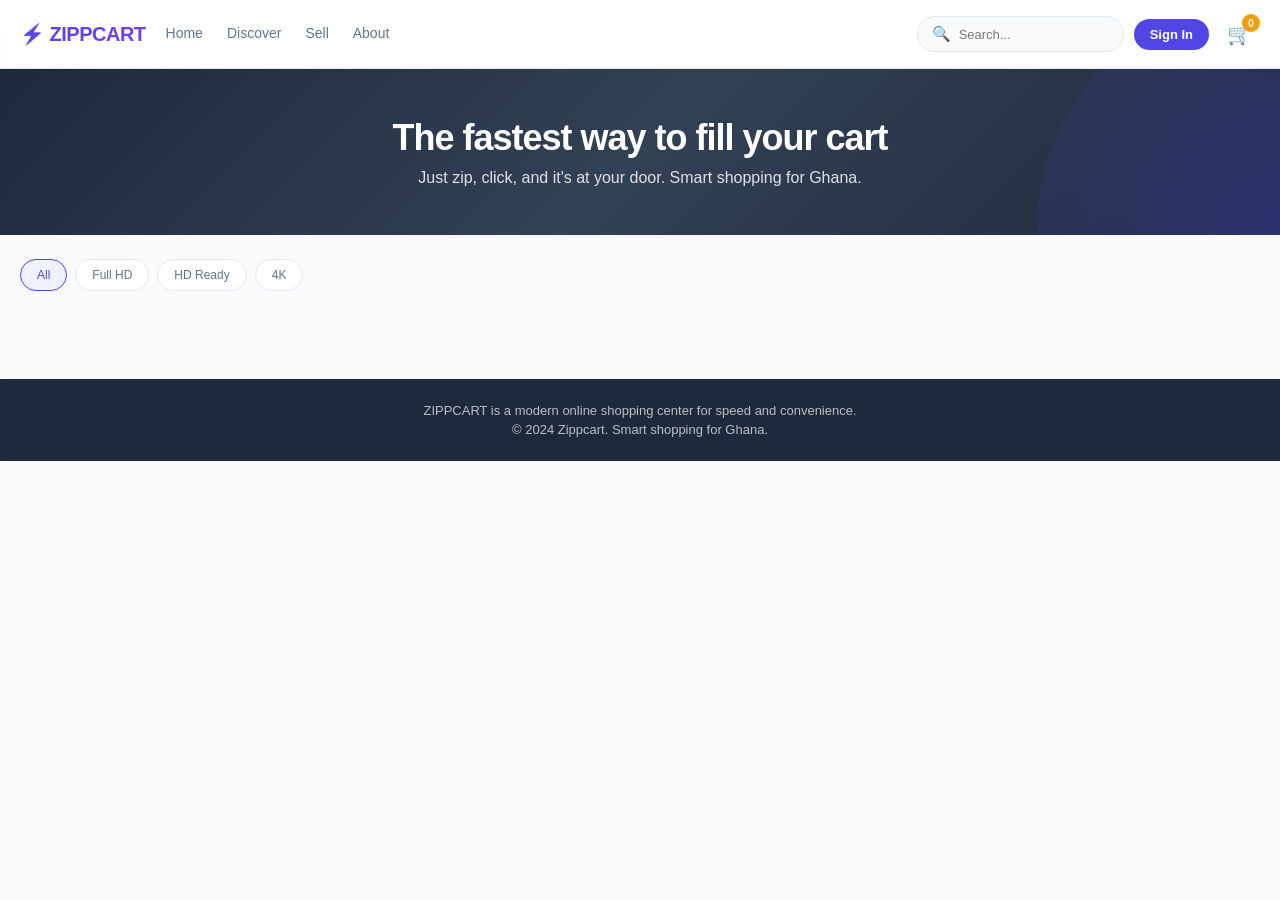
==== commit 49176a1f: "mobile header fix, admin clear buttons, professional UI" ====
--- a/index.html
+++ b/index.html
@@ -34,7 +34,7 @@
         /* ========== HEADER ========== */
         .header {
             background: var(--white);
-            padding: 14px 32px;
+            padding: 14px 20px;
             border-bottom: 1px solid var(--border);
             display: flex;
             align-items: center;
@@ -44,9 +44,9 @@
             z-index: 100;
             box-shadow: var(--shadow);
         }
-        .header-left { display: flex; align-items: center; gap: 32px; }
+        .header-left { display: flex; align-items: center; gap: 20px; }
         .logo {
-            font-size: 22px;
+            font-size: 20px;
             font-weight: 800;
             background: linear-gradient(135deg, var(--primary), #7C3AED);
             -webkit-background-clip: text;
@@ -54,40 +54,42 @@
             background-clip: text;
             cursor: pointer;
             letter-spacing: -0.5px;
+            white-space: nowrap;
         }
         .hamburger {
             display: none;
-            font-size: 24px;
+            font-size: 22px;
             cursor: pointer;
             background: none;
             border: none;
             color: var(--dark);
-            padding: 8px;
-        }
-        .nav { display: flex; gap: 28px; }
+            padding: 6px;
+        }
+        .nav { display: flex; gap: 24px; }
         .nav a, .nav-link {
             text-decoration: none;
             color: var(--gray);
-            font-size: 15px;
+            font-size: 14px;
             font-weight: 500;
             cursor: pointer;
             transition: var(--transition);
             padding: 6px 0;
             border-bottom: 2px solid transparent;
+            white-space: nowrap;
         }
         .nav a:hover, .nav a.active, .nav-link:hover {
             color: var(--primary);
             border-bottom-color: var(--primary);
         }
-        .header-right { display: flex; gap: 18px; align-items: center; }
+        .header-right { display: flex; gap: 10px; align-items: center; flex-shrink: 0; }
         .search-box {
             display: flex;
             align-items: center;
             background: var(--light);
             border: 1px solid var(--border);
             border-radius: 50px;
-            padding: 9px 18px;
-            gap: 10px;
+            padding: 8px 14px;
+            gap: 8px;
             transition: var(--transition);
         }
         .search-box:focus-within {
@@ -98,28 +100,29 @@
             border: none;
             background: transparent;
             outline: none;
-            font-size: 14px;
-            width: 180px;
-        }
-        .search-box .search-icon { color: var(--gray); font-size: 16px; }
+            font-size: 13px;
+            width: 150px;
+        }
+        .search-box .search-icon { color: var(--gray); font-size: 15px; }
         .cart-icon {
             position: relative;
             cursor: pointer;
-            padding: 10px;
-            font-size: 22px;
-            transition: var(--transition);
+            padding: 8px;
+            font-size: 20px;
+            transition: var(--transition);
+            flex-shrink: 0;
         }
         .cart-icon:hover { transform: scale(1.1); }
         .cart-count {
             position: absolute;
-            top: 2px;
-            right: 2px;
+            top: 0;
+            right: 0;
             background: var(--secondary);
             color: white;
-            font-size: 11px;
+            font-size: 10px;
             font-weight: 700;
-            width: 20px;
-            height: 20px;
+            width: 18px;
+            height: 18px;
             border-radius: 50%;
             display: flex;
             align-items: center;
@@ -129,12 +132,14 @@
             background: var(--primary);
             color: white;
             border: none;
-            padding: 10px 20px;
+            padding: 8px 16px;
             border-radius: 50px;
-            font-size: 14px;
+            font-size: 13px;
             font-weight: 600;
             cursor: pointer;
             transition: var(--transition);
+            white-space: nowrap;
+            flex-shrink: 0;
         }
         .btn-signin:hover { background: var(--primary-dark); transform: translateY(-1px); }
 
@@ -163,7 +168,7 @@
         }
         .sidebar.active { left: 0; }
         .sidebar-close {
-            font-size: 28px;
+            font-size: 24px;
             cursor: pointer;
             background: none;
             border: none;
@@ -171,26 +176,26 @@
             color: var(--gray);
         }
         .sidebar-logo {
-            font-size: 22px;
+            font-size: 20px;
             font-weight: 800;
             background: linear-gradient(135deg, var(--primary), #7C3AED);
             -webkit-background-clip: text;
             -webkit-text-fill-color: transparent;
-            margin-bottom: 32px;
-        }
-        .sidebar-nav { display: flex; flex-direction: column; gap: 8px; flex: 1; }
+            margin-bottom: 24px;
+        }
+        .sidebar-nav { display: flex; flex-direction: column; gap: 4px; flex: 1; }
         .sidebar-nav a {
             text-decoration: none;
             color: var(--dark);
-            font-size: 16px;
+            font-size: 15px;
             font-weight: 500;
-            padding: 14px 16px;
+            padding: 12px 14px;
             border-radius: var(--radius-sm);
             cursor: pointer;
             transition: var(--transition);
         }
         .sidebar-nav a:hover { background: var(--primary-light); color: var(--primary); }
-        .sidebar-footer { border-top: 1px solid var(--border); padding-top: 16px; font-size: 13px; color: var(--gray); }
+        .sidebar-footer { border-top: 1px solid var(--border); padding-top: 14px; font-size: 12px; color: var(--gray); }
 
         /* ========== PAGES ========== */
         .page { display: none; animation: fadeIn 0.3s ease; }
@@ -201,7 +206,7 @@
         .hero {
             background: linear-gradient(135deg, #1E293B 0%, #334155 50%, #1E293B 100%);
             color: white;
-            padding: 56px 32px;
+            padding: 48px 24px;
             text-align: center;
             position: relative;
             overflow: hidden;
@@ -211,35 +216,38 @@
             position: absolute;
             top: -50%;
             right: -20%;
-            width: 600px;
-            height: 600px;
+            width: 500px;
+            height: 500px;
             background: radial-gradient(circle, rgba(79,70,229,0.3), transparent);
             border-radius: 50%;
         }
         .hero-content { position: relative; z-index: 1; }
-        .hero h1 { font-size: 44px; font-weight: 800; margin-bottom: 12px; letter-spacing: -1px; }
-        .hero p { font-size: 18px; opacity: 0.85; max-width: 600px; margin: 0 auto; }
+        .hero h1 { font-size: 36px; font-weight: 800; margin-bottom: 10px; letter-spacing: -1px; }
+        .hero p { font-size: 16px; opacity: 0.85; max-width: 500px; margin: 0 auto; }
 
         /* ========== CONTAINERS ========== */
-        .container { max-width: 1320px; margin: 0 auto; padding: 28px 24px; }
+        .container { max-width: 1320px; margin: 0 auto; padding: 24px 20px; }
 
         /* ========== FILTER BAR ========== */
         .filter-bar {
             display: flex;
-            gap: 10px;
-            margin-bottom: 28px;
+            gap: 8px;
+            margin-bottom: 24px;
             flex-wrap: wrap;
+            overflow-x: auto;
+            -webkit-overflow-scrolling: touch;
         }
         .filter-pill {
-            padding: 9px 20px;
+            padding: 8px 16px;
             background: var(--white);
             border: 1px solid var(--border);
             border-radius: 50px;
-            font-size: 13px;
+            font-size: 12px;
             font-weight: 500;
             cursor: pointer;
             transition: var(--transition);
             color: var(--gray);
+            white-space: nowrap;
         }
         .filter-pill:hover, .filter-pill.active {
             border-color: var(--primary);
@@ -250,8 +258,8 @@
         /* ========== PRODUCT GRID ========== */
         .product-grid {
             display: grid;
-            grid-template-columns: repeat(auto-fill, minmax(270px, 1fr));
-            gap: 22px;
+            grid-template-columns: repeat(auto-fill, minmax(250px, 1fr));
+            gap: 18px;
         }
         .product-card {
             background: var(--white);
@@ -263,13 +271,13 @@
             border: 1px solid var(--border);
         }
         .product-card:hover {
-            transform: translateY(-4px);
+            transform: translateY(-3px);
             box-shadow: var(--shadow-lg);
             border-color: var(--primary);
         }
         .product-image {
             width: 100%;
-            height: 240px;
+            height: 220px;
             background: #F1F5F9;
             display: flex;
             align-items: center;
@@ -284,45 +292,34 @@
             transition: transform 0.3s ease;
         }
         .product-card:hover .product-image img { transform: scale(1.05); }
-        .product-image .fallback-emoji { font-size: 56px; transition: transform 0.3s ease; }
+        .product-image .fallback-emoji { font-size: 48px; transition: transform 0.3s ease; }
         .product-card:hover .product-image .fallback-emoji { transform: scale(1.15); }
-        .product-badge {
-            position: absolute;
-            top: 12px;
-            left: 12px;
-            background: var(--secondary);
-            color: white;
-            padding: 4px 10px;
-            border-radius: 20px;
-            font-size: 11px;
-            font-weight: 700;
-        }
-        .product-info { padding: 18px; }
+        .product-info { padding: 16px; }
         .product-title {
-            font-size: 15px;
+            font-size: 14px;
             font-weight: 600;
             color: var(--dark);
-            margin-bottom: 6px;
+            margin-bottom: 4px;
             line-height: 1.4;
             display: -webkit-box;
             -webkit-line-clamp: 2;
             -webkit-box-orient: vertical;
             overflow: hidden;
         }
-        .product-specs { font-size: 12px; color: var(--gray); margin-bottom: 14px; }
-        .price-row { display: flex; align-items: center; justify-content: space-between; gap: 8px; margin-bottom: 14px; }
-        .price { font-size: 22px; font-weight: 700; color: var(--dark); }
+        .product-specs { font-size: 11px; color: var(--gray); margin-bottom: 12px; }
+        .price-row { display: flex; align-items: center; justify-content: space-between; gap: 6px; margin-bottom: 12px; }
+        .price { font-size: 20px; font-weight: 700; color: var(--dark); }
         .interest-badge {
             background: #DCFCE7;
             color: #166534;
-            padding: 3px 10px;
+            padding: 2px 8px;
             border-radius: 20px;
-            font-size: 11px;
+            font-size: 10px;
             font-weight: 600;
         }
         .btn-add-cart {
             width: 100%;
-            padding: 11px;
+            padding: 10px;
             background: var(--primary);
             color: white;
             border: none;
@@ -331,7 +328,6 @@
             font-weight: 600;
             cursor: pointer;
             transition: var(--transition);
-            letter-spacing: 0.3px;
         }
         .btn-add-cart:hover { background: var(--primary-dark); }
 
@@ -351,7 +347,7 @@
             background: var(--white);
             border-radius: var(--radius);
             max-width: 900px;
-            width: 92%;
+            width: 94%;
             max-height: 90vh;
             overflow-y: auto;
             position: relative;
@@ -360,14 +356,14 @@
         }
         .modal-close {
             position: absolute;
-            top: 16px;
-            right: 16px;
-            font-size: 24px;
+            top: 12px;
+            right: 12px;
+            font-size: 22px;
             cursor: pointer;
             background: var(--white);
             border: 1px solid var(--border);
-            width: 36px;
-            height: 36px;
+            width: 32px;
+            height: 32px;
             border-radius: 50%;
             display: flex;
             align-items: center;
@@ -376,42 +372,42 @@
             transition: var(--transition);
         }
         .modal-close:hover { background: #FEE2E2; border-color: #FCA5A5; }
-        .modal-content { display: grid; grid-template-columns: 1fr 1fr; gap: 28px; padding: 28px; }
+        .modal-content { display: grid; grid-template-columns: 1fr 1fr; gap: 24px; padding: 24px; }
         .modal-image {
             display: flex;
             align-items: center;
             justify-content: center;
             background: #F1F5F9;
             border-radius: var(--radius-sm);
-            min-height: 300px;
+            min-height: 250px;
             overflow: hidden;
         }
         .modal-image img { width: 100%; height: 100%; object-fit: contain; }
-        .modal-image .fallback-emoji { font-size: 100px; }
-        .modal-details h2 { font-size: 26px; font-weight: 700; margin-bottom: 10px; }
-        .modal-specs { color: var(--gray); margin-bottom: 20px; line-height: 1.7; }
-        .modal-price { font-size: 32px; font-weight: 700; margin-bottom: 6px; }
-        .quantity-selector { display: flex; align-items: center; gap: 14px; margin: 22px 0; }
+        .modal-image .fallback-emoji { font-size: 80px; }
+        .modal-details h2 { font-size: 22px; font-weight: 700; margin-bottom: 8px; }
+        .modal-specs { color: var(--gray); margin-bottom: 16px; line-height: 1.6; font-size: 14px; }
+        .modal-price { font-size: 28px; font-weight: 700; margin-bottom: 4px; }
+        .quantity-selector { display: flex; align-items: center; gap: 12px; margin: 18px 0; }
         .qty-btn {
-            width: 38px;
-            height: 38px;
+            width: 34px;
+            height: 34px;
             border: 1px solid var(--border);
             background: var(--white);
             border-radius: var(--radius-sm);
-            font-size: 18px;
+            font-size: 16px;
             cursor: pointer;
             transition: var(--transition);
         }
         .qty-btn:hover { background: var(--primary-light); border-color: var(--primary); }
-        .qty-input { width: 55px; text-align: center; font-size: 16px; border: 1px solid var(--border); border-radius: var(--radius-sm); padding: 8px; }
+        .qty-input { width: 50px; text-align: center; font-size: 15px; border: 1px solid var(--border); border-radius: var(--radius-sm); padding: 7px; }
         .btn-modal-add {
             width: 100%;
-            padding: 15px;
+            padding: 14px;
             background: var(--primary);
             color: white;
             border: none;
             border-radius: var(--radius-sm);
-            font-size: 15px;
+            font-size: 14px;
             font-weight: 600;
             cursor: pointer;
             transition: var(--transition);
@@ -430,9 +426,9 @@
         .cart-overlay.active { display: block; }
         .cart-sidebar {
             position: fixed;
-            top: 0; right: -420px;
+            top: 0; right: -100%;
             width: 100%;
-            max-width: 420px;
+            max-width: 400px;
             height: 100%;
             background: var(--white);
             z-index: 201;
@@ -443,91 +439,92 @@
         }
         .cart-sidebar.active { right: 0; }
         .cart-header {
-            padding: 20px 24px;
+            padding: 18px 20px;
             border-bottom: 1px solid var(--border);
             display: flex;
             justify-content: space-between;
             align-items: center;
         }
-        .cart-header h2 { font-size: 20px; font-weight: 700; }
-        .close-cart { font-size: 26px; cursor: pointer; background: none; border: none; color: var(--gray); }
-        .cart-items { flex: 1; overflow-y: auto; padding: 20px 24px; }
+        .cart-header h2 { font-size: 18px; font-weight: 700; }
+        .close-cart { font-size: 22px; cursor: pointer; background: none; border: none; color: var(--gray); }
+        .cart-items { flex: 1; overflow-y: auto; padding: 16px 20px; }
         .cart-item {
             display: flex;
             justify-content: space-between;
             align-items: center;
-            padding: 14px 0;
+            padding: 12px 0;
             border-bottom: 1px solid var(--border);
         }
-        .cart-item-info h4 { font-size: 14px; font-weight: 600; margin-bottom: 4px; }
-        .cart-item-price { font-weight: 600; color: var(--primary); }
-        .cart-item-remove { color: #999; cursor: pointer; font-size: 18px; transition: var(--transition); }
+        .cart-item-info h4 { font-size: 13px; font-weight: 600; margin-bottom: 3px; }
+        .cart-item-price { font-weight: 600; color: var(--primary); font-size: 13px; }
+        .cart-item-remove { color: #999; cursor: pointer; font-size: 16px; transition: var(--transition); }
         .cart-item-remove:hover { color: #EF4444; }
-        .cart-footer { padding: 20px 24px; border-top: 1px solid var(--border); }
-        .cart-total { display: flex; justify-content: space-between; font-size: 18px; font-weight: 700; margin-bottom: 16px; }
+        .cart-footer { padding: 18px 20px; border-top: 1px solid var(--border); }
+        .cart-total { display: flex; justify-content: space-between; font-size: 16px; font-weight: 700; margin-bottom: 14px; }
         .btn-checkout {
             width: 100%;
-            padding: 15px;
+            padding: 14px;
             background: var(--dark);
             color: white;
             border: none;
             border-radius: var(--radius-sm);
-            font-size: 15px;
+            font-size: 14px;
             font-weight: 600;
             cursor: pointer;
             transition: var(--transition);
         }
         .btn-checkout:hover { background: #0F172A; }
-        .empty-cart-message { text-align: center; color: var(--gray); padding: 48px 0; }
+        .empty-cart-message { text-align: center; color: var(--gray); padding: 40px 0; }
 
         /* ========== CHECKOUT ========== */
-        .checkout-container { max-width: 1100px; margin: 0 auto; padding: 28px 24px; }
-        .checkout-grid { display: grid; grid-template-columns: 1fr 380px; gap: 28px; }
-        .checkout-form { background: var(--white); padding: 28px; border-radius: var(--radius); border: 1px solid var(--border); }
+        .checkout-container { max-width: 1100px; margin: 0 auto; padding: 24px 20px; }
+        .checkout-grid { display: grid; grid-template-columns: 1fr 360px; gap: 24px; }
+        .checkout-form { background: var(--white); padding: 24px; border-radius: var(--radius); border: 1px solid var(--border); }
         .order-summary {
             background: var(--white);
-            padding: 28px;
+            padding: 24px;
             border-radius: var(--radius);
             height: fit-content;
             position: sticky;
-            top: 90px;
+            top: 80px;
             border: 1px solid var(--border);
         }
         .payment-option {
             display: flex;
             align-items: center;
-            gap: 12px;
-            padding: 14px;
+            gap: 10px;
+            padding: 12px;
             border: 1px solid var(--border);
             border-radius: var(--radius-sm);
             cursor: pointer;
-            margin-bottom: 10px;
-            transition: var(--transition);
+            margin-bottom: 8px;
+            transition: var(--transition);
+            font-size: 14px;
         }
         .payment-option.selected { border-color: var(--primary); background: var(--primary-light); }
-        .momo-details { margin-top: 14px; padding: 16px; background: var(--light); border-radius: var(--radius-sm); display: none; }
+        .momo-details { margin-top: 12px; padding: 14px; background: var(--light); border-radius: var(--radius-sm); display: none; }
         .momo-details.active { display: block; }
         .btn-place-order {
             width: 100%;
-            padding: 15px;
+            padding: 14px;
             background: var(--dark);
             color: white;
             border: none;
             border-radius: var(--radius-sm);
-            font-size: 15px;
+            font-size: 14px;
             font-weight: 600;
             cursor: pointer;
-            margin-top: 22px;
+            margin-top: 18px;
             transition: var(--transition);
         }
         .btn-place-order:hover { background: #0F172A; }
 
         /* ========== FORMS ========== */
-        .form-group { margin-bottom: 20px; }
-        .form-group label { display: block; margin-bottom: 7px; font-weight: 600; font-size: 14px; }
+        .form-group { margin-bottom: 16px; }
+        .form-group label { display: block; margin-bottom: 6px; font-weight: 600; font-size: 13px; }
         .form-group input, .form-group select, .form-group textarea {
             width: 100%;
-            padding: 12px 14px;
+            padding: 11px 13px;
             border: 1px solid var(--border);
             border-radius: var(--radius-sm);
             font-size: 14px;
@@ -539,15 +536,15 @@
             border-color: var(--primary);
             box-shadow: 0 0 0 3px rgba(79,70,229,0.1);
         }
-        .form-row { display: grid; grid-template-columns: 1fr 1fr; gap: 18px; }
+        .form-row { display: grid; grid-template-columns: 1fr 1fr; gap: 14px; }
         .btn-submit {
             width: 100%;
-            padding: 15px;
+            padding: 14px;
             background: var(--primary);
             color: white;
             border: none;
             border-radius: var(--radius-sm);
-            font-size: 15px;
+            font-size: 14px;
             font-weight: 600;
             cursor: pointer;
             transition: var(--transition);
@@ -557,22 +554,34 @@
         /* ========== ADMIN ========== */
         .stat-card {
             background: var(--white);
-            padding: 22px;
+            padding: 18px;
             border-radius: var(--radius);
             border: 1px solid var(--border);
             box-shadow: var(--shadow);
         }
-        .stat-label { font-size: 13px; color: var(--gray); margin-bottom: 6px; font-weight: 500; }
-        .stat-value { font-size: 32px; font-weight: 700; }
+        .stat-label { font-size: 12px; color: var(--gray); margin-bottom: 4px; font-weight: 500; }
+        .stat-value { font-size: 28px; font-weight: 700; }
+        .btn-clear {
+            padding: 7px 14px;
+            background: #EF4444;
+            color: white;
+            border: none;
+            border-radius: 6px;
+            cursor: pointer;
+            font-size: 12px;
+            font-weight: 600;
+            transition: var(--transition);
+        }
+        .btn-clear:hover { background: #DC2626; }
 
         /* ========== FOOTER ========== */
         .footer {
             background: var(--dark);
             color: rgba(255,255,255,0.7);
-            padding: 28px 32px;
+            padding: 24px 32px;
             text-align: center;
-            font-size: 14px;
-            margin-top: 48px;
+            font-size: 13px;
+            margin-top: 40px;
         }
 
         /* ========== MOBILE BOTTOM NAV ========== */
@@ -584,7 +593,7 @@
             right: 0;
             background: var(--white);
             border-top: 1px solid var(--border);
-            padding: 10px 16px;
+            padding: 8px 12px;
             z-index: 100;
             justify-content: space-around;
             box-shadow: 0 -2px 10px rgba(0,0,0,0.05);
@@ -592,52 +601,64 @@
         .bottom-nav a {
             text-decoration: none;
             color: var(--gray);
-            font-size: 11px;
+            font-size: 10px;
             font-weight: 500;
             display: flex;
             flex-direction: column;
             align-items: center;
-            gap: 4px;
-            cursor: pointer;
-        }
-        .bottom-nav a .icon { font-size: 20px; }
+            gap: 3px;
+            cursor: pointer;
+        }
+        .bottom-nav a .icon { font-size: 18px; }
         .bottom-nav a.active { color: var(--primary); }
 
         /* ========== RESPONSIVE ========== */
         @media (max-width: 768px) {
-            .header { padding: 12px 16px; }
+            .header { padding: 10px 14px; }
             .hamburger { display: block; }
             .nav { display: none; }
-            .search-box input { width: 100px; font-size: 13px; }
-            .hero h1 { font-size: 28px; }
-            .hero p { font-size: 14px; }
-            .product-grid { grid-template-columns: repeat(2, 1fr); gap: 12px; }
-            .product-image { height: 150px; }
-            .product-info { padding: 12px; }
-            .product-title { font-size: 13px; }
-            .price { font-size: 18px; }
-            .btn-add-cart { padding: 8px; font-size: 12px; }
-            .filter-pill { font-size: 11px; padding: 7px 14px; }
+            .search-box { display: none; }
+            .header-right { gap: 6px; }
+            .btn-signin { padding: 7px 12px; font-size: 12px; }
+            .cart-icon { padding: 6px; font-size: 18px; }
+            .cart-count { width: 16px; height: 16px; font-size: 9px; }
+            .logo { font-size: 17px; }
+            .hero h1 { font-size: 24px; }
+            .hero p { font-size: 13px; }
+            .product-grid { grid-template-columns: repeat(2, 1fr); gap: 10px; }
+            .product-image { height: 140px; }
+            .product-image .fallback-emoji { font-size: 36px; }
+            .product-info { padding: 10px; }
+            .product-title { font-size: 12px; }
+            .price { font-size: 16px; }
+            .btn-add-cart { padding: 7px; font-size: 11px; }
+            .filter-pill { font-size: 10px; padding: 6px 12px; }
             .checkout-grid, .modal-content, .form-row { grid-template-columns: 1fr; }
-            .modal-content { padding: 16px; gap: 16px; }
-            .modal-image { min-height: 200px; }
-            .modal-details h2 { font-size: 20px; }
+            .modal-content { padding: 14px; gap: 14px; }
+            .modal-image { min-height: 180px; }
+            .modal-details h2 { font-size: 18px; }
             .bottom-nav { display: flex; }
-            body { padding-bottom: 70px; }
-            .footer { margin-bottom: 70px; }
-        }
-        @media (max-width: 480px) {
-            .search-box input { width: 70px; }
-            .product-image { height: 120px; }
-            .price { font-size: 16px; }
+            body { padding-bottom: 60px; }
+            .footer { margin-bottom: 60px; }
+        }
+        @media (max-width: 380px) {
+            .btn-signin { padding: 5px 8px; font-size: 10px; }
+            .cart-icon { font-size: 16px; padding: 4px; }
+            .logo { font-size: 14px; }
+            .hamburger { font-size: 18px; padding: 4px; }
+            .header { padding: 8px 10px; }
+            .header-left { gap: 10px; }
+            .header-right { gap: 4px; }
+            .product-image { height: 110px; }
+            .price { font-size: 14px; }
             .hero { padding: 32px 16px; }
-            .hero h1 { font-size: 22px; }
+            .hero h1 { font-size: 20px; }
+            .modal { width: 98%; }
         }
     </style>
 </head>
 <body>
 
-    <!-- Sidebar Overlay -->
     <div class="sidebar-overlay" id="sidebarOverlay"></div>
     <div class="sidebar" id="sidebar">
         <button class="sidebar-close" onclick="closeSidebar()">✕</button>
@@ -652,7 +673,6 @@
         <div class="sidebar-footer">© 2024 Zippcart. Smart shopping for Ghana.</div>
     </div>
 
-    <!-- Cart Sidebar -->
     <div class="cart-overlay" id="cartOverlay"></div>
     <div class="cart-sidebar" id="cartSidebar">
         <div class="cart-header"><h2>Your Cart</h2><button class="close-cart" id="closeCart">✕</button></div>
@@ -660,139 +680,94 @@
         <div class="cart-footer"><div class="cart-total"><span>Total:</span><span id="cartTotal">₵0.00</span></div><button class="btn-checkout" id="checkoutBtn">Proceed to Checkout</button></div>
     </div>
 
-    <!-- Product Modal -->
     <div class="modal-overlay" id="modalOverlay"><div class="modal"><button class="modal-close" id="modalClose">✕</button><div class="modal-content" id="modalContent"></div></div></div>
 
-    <!-- Auth Modal -->
     <div class="modal-overlay" id="authModalOverlay">
-        <div class="modal" style="max-width:420px;"><button class="modal-close" onclick="closeAuthModal()">✕</button>
-            <div style="padding:28px;"><h2 id="authTitle" style="text-align:center;margin-bottom:22px;font-weight:700;">Sign In</h2>
+        <div class="modal" style="max-width:400px;"><button class="modal-close" onclick="closeAuthModal()">✕</button>
+            <div style="padding:24px;"><h2 id="authTitle" style="text-align:center;margin-bottom:20px;font-weight:700;">Sign In</h2>
                 <form id="authForm" onsubmit="handleAuth(event)">
                     <div class="form-group" id="nameField" style="display:none;"><label>Name</label><input type="text" id="authName" placeholder="Your name"></div>
                     <div class="form-group"><label>Email</label><input type="email" id="authEmail" required placeholder="your@email.com"></div>
                     <div class="form-group"><label>Password</label><input type="password" id="authPassword" required placeholder="Password"></div>
                     <button type="submit" class="btn-submit" id="authSubmitBtn">Sign In</button>
                 </form>
-                <p style="text-align:center;margin-top:16px;"><a onclick="toggleAuthMode()" style="color:var(--primary);cursor:pointer;font-weight:600;" id="authToggleLink">Create an account</a></p>
+                <p style="text-align:center;margin-top:14px;"><a onclick="toggleAuthMode()" style="color:var(--primary);cursor:pointer;font-weight:600;" id="authToggleLink">Create an account</a></p>
             </div>
         </div>
     </div>
 
-    <!-- HEADER -->
     <header class="header">
         <div class="header-left">
             <button class="hamburger" onclick="openSidebar()">☰</button>
             <div class="logo" onclick="navigateTo('home')">⚡ ZIPPCART</div>
-            <nav class="nav">
-                <a onclick="navigateTo('home')" id="nav-home">Home</a>
-                <a onclick="navigateTo('discover')" id="nav-discover">Discover</a>
-                <a onclick="navigateTo('create')" id="nav-create">Sell</a>
-                <a onclick="navigateTo('about')" id="nav-about">About</a>
-            </nav>
+            <nav class="nav"><a onclick="navigateTo('home')" id="nav-home">Home</a><a onclick="navigateTo('discover')" id="nav-discover">Discover</a><a onclick="navigateTo('create')" id="nav-create">Sell</a><a onclick="navigateTo('about')" id="nav-about">About</a></nav>
         </div>
         <div class="header-right">
             <div class="search-box"><span class="search-icon">🔍</span><input type="text" id="searchInput" placeholder="Search..."></div>
-            <span id="currentTime" style="font-size:13px;color:var(--gray);">10:09</span>
             <button class="btn-signin" id="authBtn" onclick="showAuthModal()">Sign In</button>
             <div class="cart-icon" id="cartIcon">🛒<span class="cart-count" id="cartCount">0</span></div>
         </div>
     </header>
 
-    <!-- HOME PAGE -->
     <div class="page active" id="page-home">
         <section class="hero"><div class="hero-content"><h1>The fastest way to fill your cart</h1><p>Just zip, click, and it's at your door. Smart shopping for Ghana.</p></div></section>
         <div class="container">
-            <div class="filter-bar"><button class="filter-pill active" data-filter="all">All Products</button><button class="filter-pill" data-filter="full-hd">Full HD</button><button class="filter-pill" data-filter="hd-ready">HD Ready</button><button class="filter-pill" data-filter="4k-uhd">4K UHD Ready</button></div>
+            <div class="filter-bar"><button class="filter-pill active" data-filter="all">All</button><button class="filter-pill" data-filter="full-hd">Full HD</button><button class="filter-pill" data-filter="hd-ready">HD Ready</button><button class="filter-pill" data-filter="4k-uhd">4K</button></div>
             <div class="product-grid" id="productGrid"></div>
         </div>
     </div>
 
-    <!-- DISCOVER PAGE -->
     <div class="page" id="page-discover">
-        <div style="background:linear-gradient(135deg,#F59E0B,#EF4444);color:white;padding:48px 24px;text-align:center;border-radius:0 0 24px 24px;"><h1 style="font-size:36px;font-weight:800;">Discover Amazing Deals</h1><p style="opacity:0.9;margin-top:8px;">Trending products and new arrivals daily</p></div>
-        <div class="container"><h2 style="margin-bottom:20px;font-weight:700;">🔥 Trending Now in Ghana</h2><div class="trending-grid" style="display:grid;grid-template-columns:repeat(auto-fill,minmax(180px,1fr));gap:16px;"><div class="trending-card" onclick="navigateTo('home')" style="background:white;border-radius:14px;padding:20px;text-align:center;cursor:pointer;border:1px solid var(--border);"><div style="font-size:44px;">⌚</div><h3 style="font-size:14px;font-weight:600;">Smart Watches</h3><p style="color:var(--primary);font-weight:600;">From ₵180</p></div><div class="trending-card" onclick="navigateTo('home')" style="background:white;border-radius:14px;padding:20px;text-align:center;cursor:pointer;border:1px solid var(--border);"><div style="font-size:44px;">🎧</div><h3 style="font-size:14px;font-weight:600;">Earbuds</h3><p style="color:var(--primary);font-weight:600;">From ₵85</p></div><div class="trending-card" onclick="navigateTo('home')" style="background:white;border-radius:14px;padding:20px;text-align:center;cursor:pointer;border:1px solid var(--border);"><div style="font-size:44px;">📱</div><h3 style="font-size:14px;font-weight:600;">Accessories</h3><p style="color:var(--primary);font-weight:600;">From ₵25</p></div><div class="trending-card" onclick="navigateTo('home')" style="background:white;border-radius:14px;padding:20px;text-align:center;cursor:pointer;border:1px solid var(--border);"><div style="font-size:44px;">🔋</div><h3 style="font-size:14px;font-weight:600;">Power Banks</h3><p style="color:var(--primary);font-weight:600;">From ₵120</p></div></div></div>
-    </div>
-
-    <!-- CREATE PAGE -->
+        <div style="background:linear-gradient(135deg,#F59E0B,#EF4444);color:white;padding:40px 20px;text-align:center;"><h1 style="font-size:30px;font-weight:800;">Discover Amazing Deals</h1><p style="opacity:0.9;margin-top:6px;">Trending products and new arrivals daily</p></div>
+        <div class="container"><h2 style="margin-bottom:16px;font-weight:700;">🔥 Trending Now in Ghana</h2><div style="display:grid;grid-template-columns:repeat(auto-fill,minmax(150px,1fr));gap:12px;" id="trendingGrid"></div></div>
+    </div>
+
     <div class="page" id="page-create">
-        <div style="background:linear-gradient(135deg,var(--primary),#7C3AED);color:white;padding:48px 24px;text-align:center;"><h1 style="font-size:36px;font-weight:800;">Sell on Zippcart</h1><p style="opacity:0.9;margin-top:8px;">Join thousands of Ghanaian sellers</p></div>
-        <div class="container" style="max-width:700px;">
-            <div style="background:white;padding:32px;border-radius:var(--radius);border:1px solid var(--border);">
-                <h2 style="text-align:center;margin-bottom:24px;font-weight:700;">Start Selling Today</h2>
+        <div style="background:linear-gradient(135deg,var(--primary),#7C3AED);color:white;padding:40px 20px;text-align:center;"><h1 style="font-size:30px;font-weight:800;">Sell on Zippcart</h1><p style="opacity:0.9;margin-top:6px;">Join thousands of Ghanaian sellers</p></div>
+        <div class="container" style="max-width:650px;"><div style="background:white;padding:28px;border-radius:var(--radius);border:1px solid var(--border);"><h2 style="text-align:center;margin-bottom:20px;font-weight:700;">Start Selling Today</h2>
                 <form id="sellerForm">
                     <div class="form-row"><div class="form-group"><label>Business Name *</label><input type="text" placeholder="Your shop name"></div><div class="form-group"><label>Business Type *</label><select><option>Individual Seller</option><option>Registered Business</option><option>Manufacturer</option></select></div></div>
-                    <div class="form-row"><div class="form-group"><label>Contact Person *</label><input type="text" placeholder="Full name"></div><div class="form-group"><label>Phone Number *</label><input type="tel" placeholder="+233 XX XXX XXXX"></div></div>
-                    <div class="form-group"><label>Email Address *</label><input type="email" placeholder="business@example.com"></div>
+                    <div class="form-row"><div class="form-group"><label>Contact Person *</label><input type="text" placeholder="Full name"></div><div class="form-group"><label>Phone *</label><input type="tel" placeholder="+233 XX XXX XXXX"></div></div>
+                    <div class="form-group"><label>Email *</label><input type="email" placeholder="business@example.com"></div>
                     <div class="form-group"><label>What do you sell? *</label><textarea rows="3" placeholder="Tell us about your products"></textarea></div>
                     <button type="submit" class="btn-submit">Submit Application →</button>
                 </form>
-            </div>
-        </div>
-    </div>
-
-    <!-- ABOUT PAGE -->
+        </div></div>
+    </div>
+
     <div class="page" id="page-about">
-        <div style="background:var(--dark);color:white;padding:48px 24px;text-align:center;"><h1 style="font-size:36px;font-weight:800;">About Zippcart</h1><p style="opacity:0.9;margin-top:8px;font-size:18px;">The fastest way to fill your cart</p></div>
-        <div class="container" style="max-width:800px;text-align:center;">
-            <div style="background:var(--primary-light);padding:32px;border-radius:var(--radius);margin:28px 0;"><h2 style="font-weight:700;">Our Mission</h2><p style="margin-top:8px;color:var(--gray);">To revolutionize e-commerce in Ghana with fast, reliable shopping and local payment solutions.</p></div>
-            <div style="display:grid;grid-template-columns:repeat(auto-fit,minmax(180px,1fr));gap:16px;">
-                <div style="background:white;padding:24px;border-radius:var(--radius);border:1px solid var(--border);"><div style="font-size:36px;">⚡</div><h3 style="font-weight:700;margin:8px 0;">Speed</h3><p style="color:var(--gray);font-size:13px;">Lightning-fast browsing and delivery</p></div>
-                <div style="background:white;padding:24px;border-radius:var(--radius);border:1px solid var(--border);"><div style="font-size:36px;">🛡️</div><h3 style="font-weight:700;margin:8px 0;">Trust</h3><p style="color:var(--gray);font-size:13px;">Secure payments and verified sellers</p></div>
-                <div style="background:white;padding:24px;border-radius:var(--radius);border:1px solid var(--border);"><div style="font-size:36px;">🇬🇭</div><h3 style="font-weight:700;margin:8px 0;">Local</h3><p style="color:var(--gray);font-size:13px;">Built for Ghana</p></div>
-                <div style="background:white;padding:24px;border-radius:var(--radius);border:1px solid var(--border);"><div style="font-size:36px;">💡</div><h3 style="font-weight:700;margin:8px 0;">Innovation</h3><p style="color:var(--gray);font-size:13px;">Always improving</p></div>
-            </div>
-        </div>
-    </div>
-
-    <!-- CHECKOUT PAGE -->
+        <div style="background:var(--dark);color:white;padding:40px 20px;text-align:center;"><h1 style="font-size:30px;font-weight:800;">About Zippcart</h1><p style="opacity:0.9;margin-top:6px;font-size:16px;">The fastest way to fill your cart</p></div>
+        <div class="container" style="max-width:700px;text-align:center;"><div style="background:var(--primary-light);padding:28px;border-radius:var(--radius);margin:24px 0;"><h2 style="font-weight:700;">Our Mission</h2><p style="margin-top:6px;color:var(--gray);">To revolutionize e-commerce in Ghana with fast, reliable shopping and local payment solutions.</p></div><div style="display:grid;grid-template-columns:repeat(auto-fit,minmax(150px,1fr));gap:12px;"><div style="background:white;padding:20px;border-radius:var(--radius);border:1px solid var(--border);"><div style="font-size:32px;">⚡</div><h3 style="font-weight:700;margin:6px 0;">Speed</h3><p style="color:var(--gray);font-size:12px;">Lightning-fast delivery</p></div><div style="background:white;padding:20px;border-radius:var(--radius);border:1px solid var(--border);"><div style="font-size:32px;">🛡️</div><h3 style="font-weight:700;margin:6px 0;">Trust</h3><p style="color:var(--gray);font-size:12px;">Secure & verified</p></div><div style="background:white;padding:20px;border-radius:var(--radius);border:1px solid var(--border);"><div style="font-size:32px;">🇬🇭</div><h3 style="font-weight:700;margin:6px 0;">Local</h3><p style="color:var(--gray);font-size:12px;">Built for Ghana</p></div></div></div>
+    </div>
+
     <div class="page" id="page-checkout">
-        <div class="checkout-container">
-            <h1 style="margin-bottom:24px;font-weight:800;">Checkout</h1>
-            <div class="checkout-grid">
-                <div class="checkout-form">
-                    <h2 style="margin-bottom:20px;font-weight:700;">Shipping Information</h2>
-                    <form id="checkoutForm">
-                        <div class="form-row"><div class="form-group"><label>First Name *</label><input type="text" id="firstName"></div><div class="form-group"><label>Last Name *</label><input type="text" id="lastName"></div></div>
-                        <div class="form-group"><label>Email *</label><input type="email" id="email"></div>
-                        <div class="form-group"><label>Phone *</label><input type="tel" id="phone" placeholder="+233 XX XXX XXXX"></div>
-                        <div class="form-group"><label>Address *</label><textarea id="address" rows="3"></textarea></div>
-                        <div class="form-row"><div class="form-group"><label>City *</label><input type="text" id="city" value="Accra"></div><div class="form-group"><label>Region *</label><select id="region"><option>Greater Accra</option><option>Ashanti</option><option>Western</option><option>Eastern</option><option>Central</option><option>Northern</option></select></div></div>
-                        <h2 style="margin:28px 0 20px;font-weight:700;">Payment Method</h2>
-                        <div class="payment-option selected"><input type="radio" name="payment" value="momo" checked> 📱 Mobile Money (MoMo)</div>
-                        <div class="momo-details active" id="momoDetails"><div class="form-group"><label>Network *</label><select id="network"><option>MTN Mobile Money</option><option>Vodafone Cash</option><option>AirtelTigo Money</option></select></div><div class="form-group"><label>MoMo Number *</label><input type="tel" id="momoNumber" placeholder="XXX XXX XXXX"></div></div>
-                        <div class="payment-option"><input type="radio" name="payment" value="card"> 💳 Credit / Debit Card</div>
-                        <div class="payment-option"><input type="radio" name="payment" value="cash"> 💵 Cash on Delivery</div>
-                    </form>
-                </div>
-                <div class="order-summary">
-                    <h3 style="font-weight:700;margin-bottom:18px;">Order Summary</h3>
-                    <div class="summary-items" id="summaryItems"></div>
-                    <div style="display:flex;justify-content:space-between;padding-top:14px;border-top:2px solid var(--border);font-weight:700;font-size:18px;"><span>Total:</span><span id="summaryTotal">₵0.00</span></div>
-                    <button class="btn-place-order" id="placeOrderBtn">Place Order</button>
-                    <p style="text-align:center;margin-top:14px;color:var(--gray);font-size:13px;">You will receive a payment prompt on your phone</p>
-                    <button class="btn-checkout" style="margin-top:14px;background:var(--gray);" onclick="navigateTo('home')">← Continue Shopping</button>
-                </div>
-            </div>
-        </div>
-    </div>
-
-    <!-- ADMIN DASHBOARD -->
+        <div class="checkout-container"><h1 style="margin-bottom:20px;font-weight:800;">Checkout</h1><div class="checkout-grid"><div class="checkout-form"><h2 style="margin-bottom:18px;font-weight:700;">Shipping Information</h2>
+            <form id="checkoutForm">
+                <div class="form-row"><div class="form-group"><label>First Name *</label><input type="text" id="firstName"></div><div class="form-group"><label>Last Name *</label><input type="text" id="lastName"></div></div>
+                <div class="form-group"><label>Email *</label><input type="email" id="email"></div><div class="form-group"><label>Phone *</label><input type="tel" id="phone" placeholder="+233 XX XXX XXXX"></div><div class="form-group"><label>Address *</label><textarea id="address" rows="3"></textarea></div>
+                <div class="form-row"><div class="form-group"><label>City *</label><input type="text" id="city" value="Accra"></div><div class="form-group"><label>Region *</label><select id="region"><option>Greater Accra</option><option>Ashanti</option><option>Western</option><option>Eastern</option><option>Central</option><option>Northern</option></select></div></div>
+                <h2 style="margin:24px 0 16px;font-weight:700;">Payment Method</h2>
+                <div class="payment-option selected"><input type="radio" name="payment" value="momo" checked> 📱 Mobile Money (MoMo)</div>
+                <div class="momo-details active" id="momoDetails"><div class="form-group"><label>Network *</label><select id="network"><option>MTN Mobile Money</option><option>Vodafone Cash</option><option>AirtelTigo Money</option></select></div><div class="form-group"><label>MoMo Number *</label><input type="tel" id="momoNumber" placeholder="XXX XXX XXXX"></div></div>
+                <div class="payment-option"><input type="radio" name="payment" value="card"> 💳 Credit / Debit Card</div><div class="payment-option"><input type="radio" name="payment" value="cash"> 💵 Cash on Delivery</div>
+            </form></div>
+        <div class="order-summary"><h3 style="font-weight:700;margin-bottom:16px;">Order Summary</h3><div class="summary-items" id="summaryItems"></div><div style="display:flex;justify-content:space-between;padding-top:12px;border-top:2px solid var(--border);font-weight:700;font-size:16px;"><span>Total:</span><span id="summaryTotal">₵0.00</span></div><button class="btn-place-order" id="placeOrderBtn">Place Order</button><p style="text-align:center;margin-top:12px;color:var(--gray);font-size:12px;">You will receive a payment prompt</p><button class="btn-checkout" style="margin-top:12px;background:var(--gray);" onclick="navigateTo('home')">← Continue Shopping</button></div></div></div>
+    </div>
+
     <div class="page" id="page-admin">
-        <div class="container">
-            <h1 style="margin-bottom:24px;font-weight:800;">📊 Admin Dashboard</h1>
-            <div style="display:grid;grid-template-columns:repeat(auto-fit,minmax(200px,1fr));gap:16px;margin-bottom:28px;">
+        <div class="container"><h1 style="margin-bottom:20px;font-weight:800;">📊 Admin Dashboard</h1>
+            <div style="display:grid;grid-template-columns:repeat(auto-fit,minmax(180px,1fr));gap:14px;margin-bottom:24px;">
                 <div class="stat-card"><div class="stat-label">👥 Total Visitors</div><div class="stat-value" style="color:var(--primary);" id="statVisitors">0</div></div>
                 <div class="stat-card"><div class="stat-label">📦 Total Orders</div><div class="stat-value" style="color:#16A34A;" id="statOrders">0</div></div>
                 <div class="stat-card"><div class="stat-label">💰 Revenue</div><div class="stat-value" style="color:var(--secondary);" id="statRevenue">₵0</div></div>
                 <div class="stat-card"><div class="stat-label">⏳ Pending Sellers</div><div class="stat-value" style="color:#EF4444;" id="statPending">0</div></div>
             </div>
-            <div class="stat-card" style="margin-bottom:20px;"><h2 style="font-weight:700;margin-bottom:16px;">⏳ Pending Seller Approvals</h2><div id="pendingSellersList" style="display:flex;flex-direction:column;gap:10px;"><p style="color:var(--gray);">No pending sellers</p></div></div>
-            <div class="stat-card" style="margin-bottom:20px;"><h2 style="font-weight:700;margin-bottom:16px;">📋 Recent Orders</h2><div style="overflow-x:auto;"><table style="width:100%;border-collapse:collapse;" id="ordersTable"><thead><tr style="border-bottom:2px solid var(--border);text-align:left;"><th style="padding:10px;">#</th><th style="padding:10px;">Customer</th><th style="padding:10px;">Items</th><th style="padding:10px;">Total</th><th style="padding:10px;">Payment</th><th style="padding:10px;">Status</th><th style="padding:10px;">Date</th></tr></thead><tbody id="ordersTableBody"><tr><td colspan="7" style="padding:20px;text-align:center;color:var(--gray);">Loading...</td></tr></tbody></table></div></div>
-            <div class="stat-card"><h2 style="font-weight:700;margin-bottom:16px;">👣 Recent Visitor Activity</h2><div id="visitorLog" style="max-height:350px;overflow-y:auto;"><p style="color:var(--gray);">Loading...</p></div></div>
+            <div class="stat-card" style="margin-bottom:18px;"><div style="display:flex;justify-content:space-between;align-items:center;margin-bottom:14px;"><h2 style="font-weight:700;">⏳ Pending Seller Approvals</h2></div><div id="pendingSellersList"><p style="color:var(--gray);">No pending sellers</p></div></div>
+            <div class="stat-card" style="margin-bottom:18px;"><div style="display:flex;justify-content:space-between;align-items:center;margin-bottom:14px;"><h2 style="font-weight:700;">📋 Recent Orders</h2><button class="btn-clear" onclick="clearOrders()">🗑️ Clear All</button></div><div style="overflow-x:auto;"><table style="width:100%;border-collapse:collapse;font-size:13px;" id="ordersTable"><thead><tr style="border-bottom:2px solid var(--border);text-align:left;"><th style="padding:8px;">#</th><th style="padding:8px;">Customer</th><th style="padding:8px;">Items</th><th style="padding:8px;">Total</th><th style="padding:8px;">Payment</th><th style="padding:8px;">Status</th><th style="padding:8px;">Date</th></tr></thead><tbody id="ordersTableBody"><tr><td colspan="7" style="padding:18px;text-align:center;color:var(--gray);">Loading...</td></tr></tbody></table></div></div>
+            <div class="stat-card"><div style="display:flex;justify-content:space-between;align-items:center;margin-bottom:14px;"><h2 style="font-weight:700;">👣 Recent Visitor Activity</h2><button class="btn-clear" onclick="clearVisitors()">🗑️ Clear All</button></div><div id="visitorLog" style="max-height:300px;overflow-y:auto;font-size:13px;"><p style="color:var(--gray);">Loading...</p></div></div>
         </div>
     </div>
 
-    <!-- BOTTOM MOBILE NAV -->
     <div class="bottom-nav">
         <a onclick="navigateTo('home')" class="active" id="bn-home"><span class="icon">🏠</span>Home</a>
         <a onclick="navigateTo('discover')" id="bn-discover"><span class="icon">🔥</span>Discover</a>
@@ -800,7 +775,7 @@
         <a onclick="navigateTo('about')" id="bn-about"><span class="icon">ℹ️</span>About</a>
     </div>
 
-    <footer class="footer"><p>ZIPPCART is a modern online shopping center for speed and convenience.</p><p style="margin-top:6px;">© 2024 Zippcart. Smart shopping for Ghana.</p></footer>
+    <footer class="footer"><p>ZIPPCART is a modern online shopping center for speed and convenience.</p><p style="margin-top:4px;">© 2024 Zippcart. Smart shopping for Ghana.</p></footer>
 
     <script>
         const API_URL = 'https://zippcart-api.onrender.com/api';
@@ -813,56 +788,29 @@
 
         function setAuth(token, user) { authToken = token; currentUser = user; localStorage.setItem('zippcart_token', token); localStorage.setItem('zippcart_user', JSON.stringify(user)); updateAuthUI(); }
         function logout() { authToken = ''; currentUser = null; localStorage.removeItem('zippcart_token'); localStorage.removeItem('zippcart_user'); updateAuthUI(); navigateTo('home'); }
-
         function updateAuthUI() {
             const btn = document.getElementById('authBtn');
             if (!btn) return;
-            if (currentUser) {
-                btn.textContent = `👤 ${currentUser.name}`;
-                btn.onclick = () => { if (confirm('Logout?')) logout(); };
-                document.getElementById('sidebarAdmin').style.display = currentUser.role === 'admin' ? 'block' : 'none';
-            } else {
-                btn.textContent = 'Sign In';
-                btn.onclick = () => showAuthModal();
-                document.getElementById('sidebarAdmin').style.display = 'none';
-            }
+            if (currentUser) { btn.textContent = `👤 ${currentUser.name}`; btn.onclick = () => { if (confirm('Logout?')) logout(); }; document.getElementById('sidebarAdmin').style.display = currentUser.role === 'admin' ? 'block' : 'none'; }
+            else { btn.textContent = 'Sign In'; btn.onclick = () => showAuthModal(); document.getElementById('sidebarAdmin').style.display = 'none'; }
         }
 
         let authMode = 'login';
         function showAuthModal() { authMode = 'login'; document.getElementById('authTitle').textContent = 'Sign In'; document.getElementById('authSubmitBtn').textContent = 'Sign In'; document.getElementById('nameField').style.display = 'none'; document.getElementById('authToggleLink').textContent = 'Create an account'; document.getElementById('authModalOverlay').classList.add('active'); document.body.style.overflow = 'hidden'; }
         function closeAuthModal() { document.getElementById('authModalOverlay').classList.remove('active'); document.body.style.overflow = ''; }
         function toggleAuthMode() { authMode = authMode === 'login' ? 'signup' : 'login'; document.getElementById('authTitle').textContent = authMode === 'login' ? 'Sign In' : 'Create Account'; document.getElementById('authSubmitBtn').textContent = authMode === 'login' ? 'Sign In' : 'Create Account'; document.getElementById('nameField').style.display = authMode === 'signup' ? 'block' : 'none'; document.getElementById('authToggleLink').textContent = authMode === 'login' ? 'Create an account' : 'Already have an account? Sign in'; }
-        async function handleAuth(e) {
-            e.preventDefault();
-            const email = document.getElementById('authEmail').value, password = document.getElementById('authPassword').value, name = document.getElementById('authName').value;
-            const endpoint = authMode === 'login' ? '/login' : '/signup';
-            const body = authMode === 'login' ? { email, password } : { name, email, password };
-            try {
-                const r = await fetch(`${API_URL}${endpoint}`, { method: 'POST', headers: { 'Content-Type': 'application/json' }, body: JSON.stringify(body) });
-                const d = await r.json();
-                if (r.ok) { setAuth(d.token, d.user); closeAuthModal(); alert(d.message); } else alert(d.message);
-            } catch (x) { alert('Connection error.'); }
-        }
-
-        async function placeOrderAPI(cd, ci, pm) {
-            const total = cd.reduce((s, i) => s + (i.price * i.quantity), 0) + 5;
-            const items = cd.map(i => ({ name: i.name, price: i.price, quantity: i.quantity }));
-            try {
-                const h = { 'Content-Type': 'application/json' };
-                if (authToken) h['Authorization'] = `Bearer ${authToken}`;
-                const r = await fetch(`${API_URL}/orders`, { method: 'POST', headers: h, body: JSON.stringify({ items, total, paymentMethod: pm, customerInfo: ci }) });
-                return await r.json();
-            } catch (x) { return { message: 'Connection error' }; }
-        }
+        async function handleAuth(e) { e.preventDefault(); const email = document.getElementById('authEmail').value, password = document.getElementById('authPassword').value, name = document.getElementById('authName').value; const ep = authMode === 'login' ? '/login' : '/signup'; const body = authMode === 'login' ? { email, password } : { name, email, password }; try { const r = await fetch(`${API_URL}${ep}`, { method: 'POST', headers: { 'Content-Type': 'application/json' }, body: JSON.stringify(body) }); const d = await r.json(); if (r.ok) { setAuth(d.token, d.user); closeAuthModal(); alert(d.message); } else alert(d.message); } catch (x) { alert('Connection error.'); } }
+
+        async function placeOrderAPI(cd, ci, pm) { const total = cd.reduce((s, i) => s + (i.price * i.quantity), 0) + 5; const items = cd.map(i => ({ name: i.name, price: i.price, quantity: i.quantity })); try { const h = { 'Content-Type': 'application/json' }; if (authToken) h['Authorization'] = `Bearer ${authToken}`; const r = await fetch(`${API_URL}/orders`, { method: 'POST', headers: h, body: JSON.stringify({ items, total, paymentMethod: pm, customerInfo: ci }) }); return await r.json(); } catch (x) { return { message: 'Connection error' }; } }
         function trackVisit(pg, ac) { fetch(`${API_URL}/track`, { method: 'POST', headers: { 'Content-Type': 'application/json' }, body: JSON.stringify({ page: pg, action: ac }) }).catch(() => {}); }
 
         const products = [
             { id: 1, name: "SMOKOLAB 1.83 inch HD Smartwatch", specs: "BT Calling & Check Weather", fullDescription: "Vibrant 1.83-inch HD display with Bluetooth calling, weather, heart rate & sleep tracking.", price: 11.47, interest: "2.80% free", image: "", fallbackEmoji: "⌚", category: "full-hd" },
             { id: 2, name: "Flat Polycarbonate Rotatable Enclosure", specs: "Dual-Sided Screen • Cable-Free", fullDescription: "Premium rotatable enclosure with four dual-sided screens.", price: 11.39, interest: "0.38% free", image: "", fallbackEmoji: "📱", category: "hd-ready" },
-            { id: 3, name: "Smartphone Stand Flat Polycarbonate", specs: "Rotatable • Dual-Sided Screen", fullDescription: "Sturdy stand with 360° rotation for flat polycarbonate surfaces.", price: 89.99, interest: "2.04% free", image: "", fallbackEmoji: "📲", category: "4k-uhd" },
+            { id: 3, name: "Smartphone Stand Flat Polycarbonate", specs: "Rotatable • Dual-Sided Screen", fullDescription: "Sturdy stand with 360° rotation.", price: 89.99, interest: "2.04% free", image: "", fallbackEmoji: "📲", category: "4k-uhd" },
             { id: 4, name: "Wireless Bluetooth Earbuds Pro", specs: "Noise Cancelling • 40hr Battery", fullDescription: "Premium ANC earbuds with 40 hours battery life.", price: 24.99, interest: "0% free", image: "", fallbackEmoji: "🎧", category: "full-hd" },
             { id: 5, name: "4K Action Camera Waterproof", specs: "4K 60fps • WiFi • 170° Wide", fullDescription: "Capture stunning 4K at 60fps with this waterproof action camera.", price: 59.99, interest: "1.5% free", image: "", fallbackEmoji: "📷", category: "4k-uhd" },
-            { id: 6, name: "Portable Power Bank 20000mAh", specs: "Fast Charging • Dual USB", fullDescription: "High-capacity 20000mAh power bank with fast charging.", price: 19.99, interest: "0% free", image: "", fallbackEmoji: "🔋", category: "hd-ready" }
+            { id: 6, name: "Portable Power Bank 20000mAh", specs: "Fast Charging • Dual USB", fullDescription: "High-capacity 20000mAh power bank.", price: 19.99, interest: "0% free", image: "", fallbackEmoji: "🔋", category: "hd-ready" }
         ];
 
         let cart = JSON.parse(localStorage.getItem('zippcart')) || [];
@@ -882,39 +830,16 @@
             trackVisit(pg, 'page_view');
         }
 
-        function renderProducts() {
-            const f = products.filter(p => (currentFilter === 'all' || p.category === currentFilter) && p.name.toLowerCase().includes(searchQuery.toLowerCase()));
-            const g = document.getElementById('productGrid');
-            if (!f.length) { g.innerHTML = '<div style="text-align:center;padding:48px;color:var(--gray);">No products found</div>'; return; }
-            g.innerHTML = f.map(p => `<div class="product-card" onclick="openModal(${p.id})"><div class="product-image">${p.image?`<img src="${p.image}" alt="${p.name}" onerror="this.style.display='none';this.nextElementSibling.style.display='flex';">`:''}<span class="fallback-emoji" style="font-size:56px;${p.image?'display:none;':''}">${p.fallbackEmoji}</span></div><div class="product-info"><h3 class="product-title">${p.name}</h3><p class="product-specs">${p.specs}</p><div class="price-row"><span class="price">${fmt.format(p.price)}</span><span class="interest-badge">${p.interest}</span></div><button class="btn-add-cart" onclick="event.stopPropagation();addToCart(${p.id})">Add to Cart</button></div></div>`).join('');
-        }
-
-        window.openModal = function(id) {
-            const p = products.find(x => x.id === id); if (!p) return;
-            document.getElementById('modalContent').innerHTML = `<div class="modal-image">${p.image?`<img src="${p.image}" alt="${p.name}" onerror="this.style.display='none';this.nextElementSibling.style.display='flex';">`:''}<span class="fallback-emoji" style="font-size:100px;${p.image?'display:none;':''}">${p.fallbackEmoji}</span></div><div class="modal-details"><h2>${p.name}</h2><p class="modal-specs">${p.fullDescription}</p><div class="modal-price">${fmt.format(p.price)}</div><div><span class="interest-badge">${p.interest}</span></div><div class="quantity-selector"><button class="qty-btn" onclick="window.mq=Math.max(1,(window.mq||1)-1);document.getElementById('mq').value=window.mq;">−</button><input type="number" id="mq" class="qty-input" value="1" min="1" onchange="window.mq=parseInt(this.value)"><button class="qty-btn" onclick="window.mq=(window.mq||1)+1;document.getElementById('mq').value=window.mq;">+</button></div><button class="btn-modal-add" onclick="addToCart(${p.id},window.mq||1);closeModal()">Add to Cart</button></div>`;
-            window.mq = 1; document.getElementById('modalOverlay').classList.add('active');
-        };
+        function renderProducts() { const f = products.filter(p => (currentFilter === 'all' || p.category === currentFilter) && p.name.toLowerCase().includes(searchQuery.toLowerCase())); const g = document.getElementById('productGrid'); if (!f.length) { g.innerHTML = '<div style="text-align:center;padding:40px;color:var(--gray);">No products found</div>'; return; } g.innerHTML = f.map(p => `<div class="product-card" onclick="openModal(${p.id})"><div class="product-image">${p.image?`<img src="${p.image}" alt="${p.name}" onerror="this.style.display='none';this.nextElementSibling.style.display='flex';">`:''}<span class="fallback-emoji" style="font-size:48px;${p.image?'display:none;':''}">${p.fallbackEmoji}</span></div><div class="product-info"><h3 class="product-title">${p.name}</h3><p class="product-specs">${p.specs}</p><div class="price-row"><span class="price">${fmt.format(p.price)}</span><span class="interest-badge">${p.interest}</span></div><button class="btn-add-cart" onclick="event.stopPropagation();addToCart(${p.id})">Add to Cart</button></div></div>`).join(''); }
+        window.openModal = function(id) { const p = products.find(x => x.id === id); if (!p) return; document.getElementById('modalContent').innerHTML = `<div class="modal-image">${p.image?`<img src="${p.image}" alt="${p.name}" onerror="this.style.display='none';this.nextElementSibling.style.display='flex';">`:''}<span class="fallback-emoji" style="font-size:80px;${p.image?'display:none;':''}">${p.fallbackEmoji}</span></div><div class="modal-details"><h2>${p.name}</h2><p class="modal-specs">${p.fullDescription}</p><div class="modal-price">${fmt.format(p.price)}</div><div class="quantity-selector"><button class="qty-btn" onclick="window.mq=Math.max(1,(window.mq||1)-1);document.getElementById('mq').value=window.mq;">−</button><input type="number" id="mq" class="qty-input" value="1" min="1" onchange="window.mq=parseInt(this.value)"><button class="qty-btn" onclick="window.mq=(window.mq||1)+1;document.getElementById('mq').value=window.mq;">+</button></div><button class="btn-modal-add" onclick="addToCart(${p.id},window.mq||1);closeModal()">Add to Cart</button></div>`; window.mq = 1; document.getElementById('modalOverlay').classList.add('active'); };
         function closeModal() { document.getElementById('modalOverlay').classList.remove('active'); }
 
         window.addToCart = function(id, q=1) { const p = products.find(x => x.id === id); const ex = cart.find(i => i.id === id); if (ex) ex.quantity += q; else cart.push({ ...p, quantity: q }); saveCart(); updateCartUI(); trackVisit('home','add_to_cart'); };
         window.removeFromCart = function(id) { cart = cart.filter(i => i.id !== id); saveCart(); updateCartUI(); };
         window.updateQuantity = function(id, ch) { const it = cart.find(i => i.id === id); if (it) { it.quantity += ch; if (it.quantity <= 0) removeFromCart(id); else { saveCart(); updateCartUI(); } } };
         function saveCart() { localStorage.setItem('zippcart', JSON.stringify(cart)); }
-        function updateCartUI() {
-            document.getElementById('cartCount').textContent = cart.reduce((s, i) => s + i.quantity, 0);
-            const d = document.getElementById('cartItems');
-            if (!cart.length) { d.innerHTML = '<div class="empty-cart-message">Your cart is empty</div>'; document.getElementById('cartTotal').textContent = fmt.format(0); return; }
-            d.innerHTML = cart.map(i => `<div class="cart-item"><div class="cart-item-info"><h4>${i.name}</h4><span class="cart-item-price">${fmt.format(i.price)}</span><div style="display:flex;gap:8px;margin-top:8px;"><button onclick="updateQuantity(${i.id},-1)" style="padding:4px 10px;">-</button><span>${i.quantity}</span><button onclick="updateQuantity(${i.id},1)" style="padding:4px 10px;">+</button></div></div><span class="cart-item-remove" onclick="removeFromCart(${i.id})">🗑️</span></div>`).join('');
-            document.getElementById('cartTotal').textContent = fmt.format(cart.reduce((s, i) => s + (i.price * i.quantity), 0));
-        }
-        function renderCheckoutSummary() {
-            const d = document.getElementById('summaryItems'), t = document.getElementById('summaryTotal');
-            if (!cart.length) { d.innerHTML = '<p style="color:var(--gray);">Empty</p>'; t.textContent = fmt.format(0); return; }
-            let h = '', total = 0;
-            cart.forEach(i => { const it = i.price * i.quantity; total += it; h += `<div style="display:flex;justify-content:space-between;padding:6px 0;"><span>${i.quantity}x ${i.name.substring(0,18)}</span><span>${fmt.format(it)}</span></div>`; });
-            h += `<div style="display:flex;justify-content:space-between;padding:6px 0;">Delivery Fee<span>${fmt.format(5)}</span></div>`; total += 5;
-            d.innerHTML = h; t.textContent = fmt.format(total);
-        }
+        function updateCartUI() { document.getElementById('cartCount').textContent = cart.reduce((s, i) => s + i.quantity, 0); const d = document.getElementById('cartItems'); if (!cart.length) { d.innerHTML = '<div class="empty-cart-message">Your cart is empty</div>'; document.getElementById('cartTotal').textContent = fmt.format(0); return; } d.innerHTML = cart.map(i => `<div class="cart-item"><div class="cart-item-info"><h4>${i.name}</h4><span class="cart-item-price">${fmt.format(i.price)}</span><div style="display:flex;gap:6px;margin-top:6px;"><button onclick="updateQuantity(${i.id},-1)" style="padding:3px 8px;">-</button><span>${i.quantity}</span><button onclick="updateQuantity(${i.id},1)" style="padding:3px 8px;">+</button></div></div><span class="cart-item-remove" onclick="removeFromCart(${i.id})">🗑️</span></div>`).join(''); document.getElementById('cartTotal').textContent = fmt.format(cart.reduce((s, i) => s + (i.price * i.quantity), 0)); }
+        function renderCheckoutSummary() { const d = document.getElementById('summaryItems'), t = document.getElementById('summaryTotal'); if (!cart.length) { d.innerHTML = '<p style="color:var(--gray);">Empty</p>'; t.textContent = fmt.format(0); return; } let h = '', total = 0; cart.forEach(i => { const it = i.price * i.quantity; total += it; h += `<div style="display:flex;justify-content:space-between;padding:5px 0;"><span>${i.quantity}x ${i.name.substring(0,16)}</span><span>${fmt.format(it)}</span></div>`; }); h += `<div style="display:flex;justify-content:space-between;padding:5px 0;">Delivery Fee<span>${fmt.format(5)}</span></div>`; total += 5; d.innerHTML = h; t.textContent = fmt.format(total); }
 
         document.getElementById('cartIcon').addEventListener('click', () => { document.getElementById('cartOverlay').classList.add('active'); document.getElementById('cartSidebar').classList.add('active'); });
         document.getElementById('closeCart').addEventListener('click', () => { document.getElementById('cartOverlay').classList.remove('active'); document.getElementById('cartSidebar').classList.remove('active'); });
@@ -923,18 +848,22 @@
         document.getElementById('modalOverlay').addEventListener('click', e => { if (e.target === document.getElementById('modalOverlay')) closeModal(); });
         document.getElementById('checkoutBtn').addEventListener('click', () => { if (!cart.length) { alert('Cart is empty!'); return; } document.getElementById('cartOverlay').classList.remove('active'); document.getElementById('cartSidebar').classList.remove('active'); if (!currentUser) { alert('⚠️ Please sign in to checkout.'); showAuthModal(); return; } navigateTo('checkout'); });
         document.getElementById('searchInput').addEventListener('input', e => { searchQuery = e.target.value; renderProducts(); });
-        document.querySelectorAll('.filter-pill').forEach(b => { b.addEventListener('click', () => { document.querySelectorAll('.filter-pill').forEach(x => x.classList.remove('active')); b.classList.add('active'); const f = b.textContent.toLowerCase(); if (f.includes('all')) currentFilter = 'all'; else if (f.includes('full hd')) currentFilter = 'full-hd'; else if (f.includes('hd ready')) currentFilter = 'hd-ready'; else if (f.includes('4k')) currentFilter = '4k-uhd'; renderProducts(); }); });
-        document.getElementById('placeOrderBtn').addEventListener('click', async () => { if (!currentUser) { alert('⚠️ Please sign in.'); showAuthModal(); return; } if (!cart.length) { alert('Empty!'); return; } const ci = { firstName: document.getElementById('firstName').value, lastName: document.getElementById('lastName').value, email: document.getElementById('email').value, phone: document.getElementById('phone').value, address: document.getElementById('address').value }; const pm = document.querySelector('input[name="payment"]:checked').value; const r = await placeOrderAPI(cart, ci, pm); alert(`✅ ${r.message}\nOrder #${r.order?.orderNumber||'N/A'}`); cart = []; saveCart(); updateCartUI(); navigateTo('home'); });
+        document.querySelectorAll('.filter-pill').forEach(b => b.addEventListener('click', () => { document.querySelectorAll('.filter-pill').forEach(x => x.classList.remove('active')); b.classList.add('active'); const f = b.textContent.toLowerCase(); if (f.includes('all')) currentFilter = 'all'; else if (f.includes('full hd')) currentFilter = 'full-hd'; else if (f.includes('hd ready')) currentFilter = 'hd-ready'; else if (f.includes('4k')) currentFilter = '4k-uhd'; renderProducts(); }));
+        document.getElementById('placeOrderBtn').addEventListener('click', async () => { if (!currentUser) { alert('⚠️ Please sign in.'); showAuthModal(); return; } if (!cart.length) return; const ci = { firstName: document.getElementById('firstName').value, lastName: document.getElementById('lastName').value, email: document.getElementById('email').value, phone: document.getElementById('phone').value, address: document.getElementById('address').value }; const pm = document.querySelector('input[name="payment"]:checked').value; const r = await placeOrderAPI(cart, ci, pm); alert(`✅ ${r.message}\nOrder #${r.order?.orderNumber||'N/A'}`); cart = []; saveCart(); updateCartUI(); navigateTo('home'); });
         document.querySelectorAll('input[name="payment"]').forEach(r => r.addEventListener('change', e => { document.querySelectorAll('.payment-option').forEach(o => o.classList.remove('selected')); e.target.closest('.payment-option').classList.add('selected'); document.getElementById('momoDetails').classList.toggle('active', e.target.value === 'momo'); }));
         document.getElementById('sellerForm').addEventListener('submit', async e => { e.preventDefault(); const fd = { businessName: e.target.querySelector('input[placeholder="Your shop name"]').value, businessType: e.target.querySelector('select').value, contactPerson: e.target.querySelector('input[placeholder="Full name"]').value, phone: e.target.querySelector('input[type="tel"]').value, email: e.target.querySelector('input[type="email"]').value, products: e.target.querySelector('textarea').value, monthlySales: 'Less than 50 items' }; try { const r = await fetch(`${API_URL}/seller/register`, { method: 'POST', headers: { 'Content-Type': 'application/json' }, body: JSON.stringify(fd) }); const d = await r.json(); alert(d.message); } catch (x) { alert('Error.'); } });
 
         // ADMIN
         async function loadAdminDashboard() { try { const r = await fetch(`${API_URL}/admin/stats`, { headers: { 'Authorization': `Bearer ${authToken}` } }); const s = await r.json(); document.getElementById('statVisitors').textContent = s.visitors || 0; document.getElementById('statOrders').textContent = s.orders || 0; document.getElementById('statRevenue').textContent = '₵' + (s.revenue || 0).toFixed(2); document.getElementById('statPending').textContent = s.pendingSellers || 0; } catch(e){} }
-        async function loadPendingSellers() { try { const r = await fetch(`${API_URL}/admin/pending-sellers`, { headers: { 'Authorization': `Bearer ${authToken}` } }); const s = await r.json(); const l = document.getElementById('pendingSellersList'); if (!s.length) { l.innerHTML = '<p style="color:var(--gray);">No pending sellers</p>'; return; } l.innerHTML = s.map(x => `<div style="display:flex;justify-content:space-between;align-items:center;padding:14px;border:1px solid var(--border);border-radius:8px;"><div><strong>${x.businessName||'N/A'}</strong><p style="color:var(--gray);font-size:13px;">${x.name} • ${x.email}</p></div><div style="display:flex;gap:8px;"><button onclick="approveSeller('${x._id}')" style="padding:6px 14px;background:#16A34A;color:white;border:none;border-radius:6px;cursor:pointer;">Approve</button><button onclick="rejectSeller('${x._id}')" style="padding:6px 14px;background:#EF4444;color:white;border:none;border-radius:6px;cursor:pointer;">Reject</button></div></div>`).join(''); } catch(e){} }
+        async function loadPendingSellers() { try { const r = await fetch(`${API_URL}/admin/pending-sellers`, { headers: { 'Authorization': `Bearer ${authToken}` } }); const s = await r.json(); const l = document.getElementById('pendingSellersList'); if (!s.length) { l.innerHTML = '<p style="color:var(--gray);">No pending sellers</p>'; return; } l.innerHTML = s.map(x => `<div style="display:flex;justify-content:space-between;align-items:center;padding:12px;border:1px solid var(--border);border-radius:8px;"><div><strong>${x.businessName||'N/A'}</strong><p style="color:var(--gray);font-size:12px;">${x.name} • ${x.email}</p></div><div style="display:flex;gap:6px;"><button onclick="approveSeller('${x._id}')" style="padding:5px 12px;background:#16A34A;color:white;border:none;border-radius:6px;cursor:pointer;">Approve</button><button onclick="rejectSeller('${x._id}')" style="padding:5px 12px;background:#EF4444;color:white;border:none;border-radius:6px;cursor:pointer;">Reject</button></div></div>`).join(''); } catch(e){} }
         async function approveSeller(id) { try { await fetch(`${API_URL}/admin/seller/${id}`, { method: 'PUT', headers: { 'Content-Type': 'application/json', 'Authorization': `Bearer ${authToken}` }, body: JSON.stringify({ status: 'active' }) }); loadPendingSellers(); loadAdminDashboard(); } catch(e){ alert('Error'); } }
         async function rejectSeller(id) { try { await fetch(`${API_URL}/admin/seller/${id}`, { method: 'PUT', headers: { 'Content-Type': 'application/json', 'Authorization': `Bearer ${authToken}` }, body: JSON.stringify({ status: 'rejected' }) }); loadPendingSellers(); loadAdminDashboard(); } catch(e){ alert('Error'); } }
-        async function loadRecentOrders() { try { const r = await fetch(`${API_URL}/admin/orders`, { headers: { 'Authorization': `Bearer ${authToken}` } }); const o = await r.json(); const t = document.getElementById('ordersTableBody'); if (!o.length) { t.innerHTML = '<tr><td colspan="7" style="padding:20px;text-align:center;color:var(--gray);">No orders</td></tr>'; return; } t.innerHTML = o.map(x => `<tr style="border-bottom:1px solid var(--border);"><td style="padding:8px;font-weight:600;">#${x.orderNumber}</td><td style="padding:8px;">${x.customerInfo?.firstName||'N/A'}</td><td style="padding:8px;">${x.items?.length||0}</td><td style="padding:8px;font-weight:600;">₵${(x.total||0).toFixed(2)}</td><td style="padding:8px;">${x.paymentMethod||'N/A'}</td><td style="padding:8px;"><span style="padding:3px 8px;border-radius:12px;background:${x.status==='pending'?'#FEF3C7':'#DCFCE7'};color:${x.status==='pending'?'#92400E':'#166534'};font-size:11px;font-weight:600;">${x.status}</span></td><td style="padding:8px;font-size:12px;color:var(--gray);">${new Date(x.createdAt).toLocaleDateString()}</td></tr>`).join(''); } catch(e){} }
-        async function loadVisitorLog() { try { const r = await fetch(`${API_URL}/admin/visitors`, { headers: { 'Authorization': `Bearer ${authToken}` } }); const v = await r.json(); const l = document.getElementById('visitorLog'); if (!v.length) { l.innerHTML = '<p style="color:var(--gray);">No visitors yet</p>'; return; } l.innerHTML = v.map(x => `<div style="display:flex;justify-content:space-between;padding:6px 0;border-bottom:1px solid var(--border);font-size:13px;"><span>📍 ${x.page} — ${x.action}</span><span style="color:var(--gray);">${new Date(x.timestamp).toLocaleString()}</span></div>`).join(''); } catch(e){} }
+        async function loadRecentOrders() { try { const r = await fetch(`${API_URL}/admin/orders`, { headers: { 'Authorization': `Bearer ${authToken}` } }); const o = await r.json(); const t = document.getElementById('ordersTableBody'); if (!o.length) { t.innerHTML = '<tr><td colspan="7" style="padding:18px;text-align:center;color:var(--gray);">No orders</td></tr>'; return; } t.innerHTML = o.map(x => `<tr style="border-bottom:1px solid var(--border);"><td style="padding:6px;font-weight:600;">#${x.orderNumber}</td><td style="padding:6px;">${x.customerInfo?.firstName||'N/A'}</td><td style="padding:6px;">${x.items?.length||0}</td><td style="padding:6px;font-weight:600;">₵${(x.total||0).toFixed(2)}</td><td style="padding:6px;">${x.paymentMethod||'N/A'}</td><td style="padding:6px;"><span style="padding:2px 7px;border-radius:12px;background:${x.status==='pending'?'#FEF3C7':'#DCFCE7'};color:${x.status==='pending'?'#92400E':'#166534'};font-size:10px;font-weight:600;">${x.status}</span></td><td style="padding:6px;font-size:11px;color:var(--gray);">${new Date(x.createdAt).toLocaleDateString()}</td></tr>`).join(''); } catch(e){} }
+        async function loadVisitorLog() { try { const r = await fetch(`${API_URL}/admin/visitors`, { headers: { 'Authorization': `Bearer ${authToken}` } }); const v = await r.json(); const l = document.getElementById('visitorLog'); if (!v.length) { l.innerHTML = '<p style="color:var(--gray);">No visitors yet</p>'; return; } l.innerHTML = v.map(x => `<div style="display:flex;justify-content:space-between;padding:5px 0;border-bottom:1px solid var(--border);font-size:12px;"><span>📍 ${x.page} — ${x.action}</span><span style="color:var(--gray);">${new Date(x.timestamp).toLocaleString()}</span></div>`).join(''); } catch(e){} }
+
+        // CLEAR FUNCTIONS
+        async function clearVisitors() { if (!confirm('Delete ALL visitor logs? This cannot be undone.')) return; try { await fetch(`${API_URL}/admin/visitors`, { method: 'DELETE', headers: { 'Authorization': `Bearer ${authToken}` } }); loadVisitorLog(); loadAdminDashboard(); alert('✅ All visitor logs cleared'); } catch(e) { alert('Error'); } }
+        async function clearOrders() { if (!confirm('Delete ALL orders? This cannot be undone.')) return; try { await fetch(`${API_URL}/admin/orders`, { method: 'DELETE', headers: { 'Authorization': `Bearer ${authToken}` } }); loadRecentOrders(); loadAdminDashboard(); alert('✅ All orders cleared'); } catch(e) { alert('Error'); } }
 
         function updateTime() { const n = new Date(); document.getElementById('currentTime').textContent = `${String(n.getHours()).padStart(2,'0')}:${String(n.getMinutes()).padStart(2,'0')}`; }
         updateTime(); setInterval(updateTime, 1000);
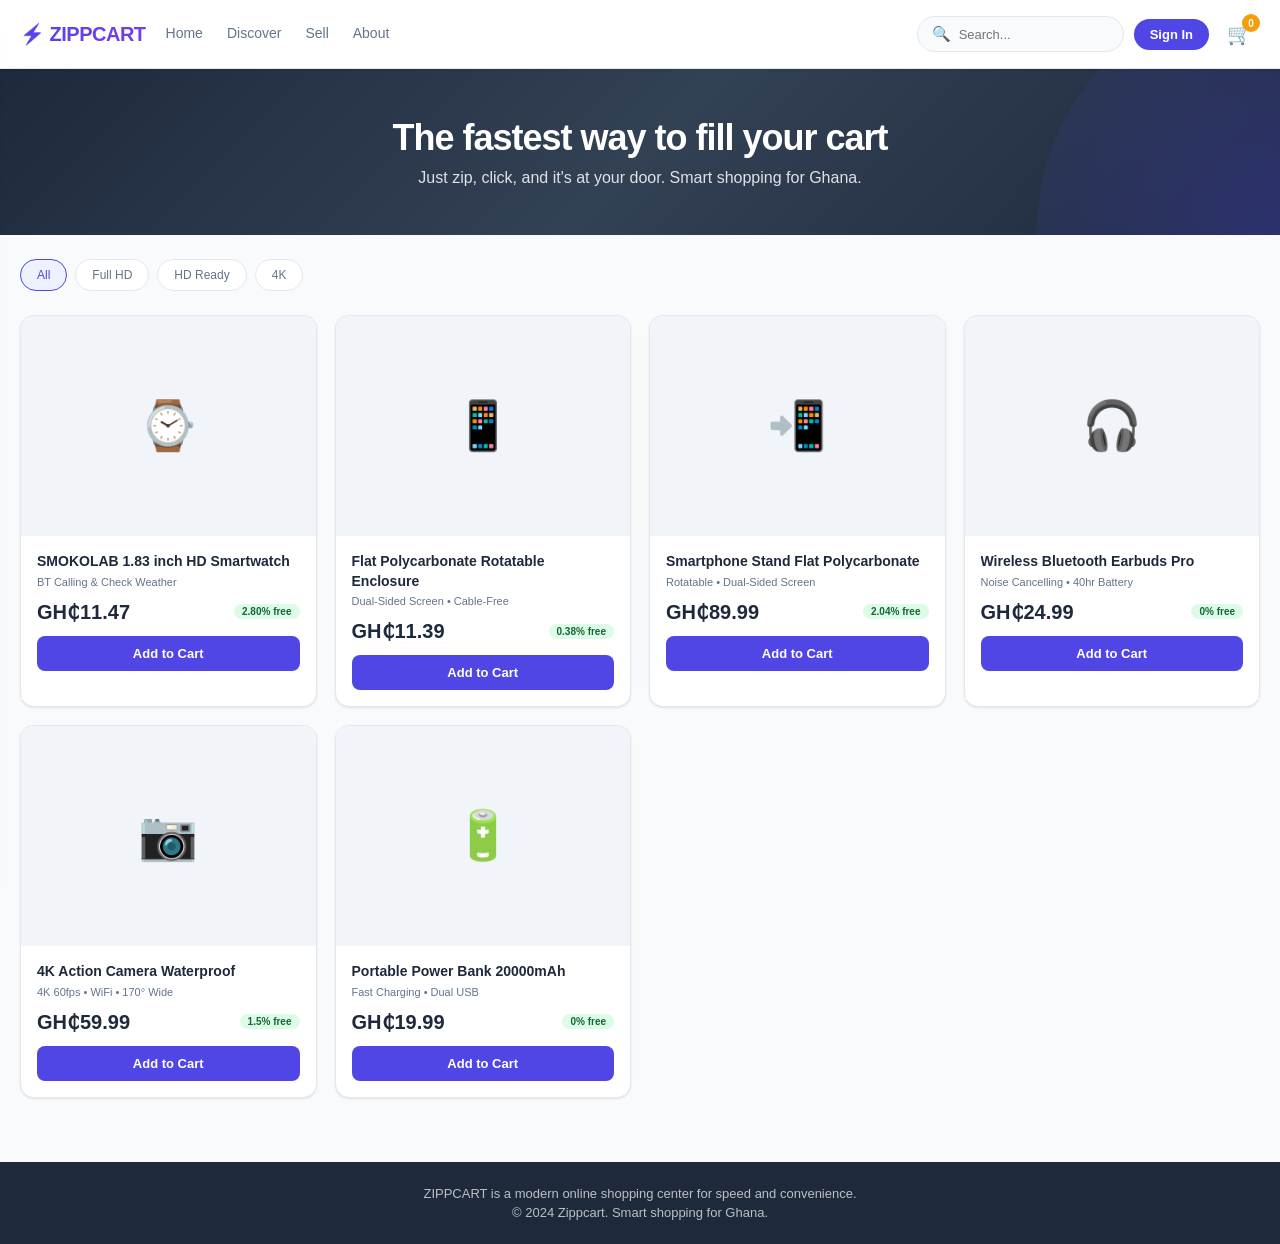
==== commit a80d2a7c: "force home page and products to render immediately" ====
--- a/index.html
+++ b/index.html
@@ -22,7 +22,6 @@
             --radius-sm: 8px;
             --transition: all 0.2s ease;
         }
-
         * { margin: 0; padding: 0; box-sizing: border-box; }
         body {
             background: var(--light);
@@ -30,589 +29,165 @@
             color: var(--dark);
             -webkit-font-smoothing: antialiased;
         }
-
-        /* ========== HEADER ========== */
         .header {
-            background: var(--white);
-            padding: 14px 20px;
-            border-bottom: 1px solid var(--border);
-            display: flex;
-            align-items: center;
-            justify-content: space-between;
-            position: sticky;
-            top: 0;
-            z-index: 100;
-            box-shadow: var(--shadow);
+            background: var(--white); padding: 14px 20px; border-bottom: 1px solid var(--border);
+            display: flex; align-items: center; justify-content: space-between;
+            position: sticky; top: 0; z-index: 100; box-shadow: var(--shadow);
         }
         .header-left { display: flex; align-items: center; gap: 20px; }
         .logo {
-            font-size: 20px;
-            font-weight: 800;
+            font-size: 20px; font-weight: 800;
             background: linear-gradient(135deg, var(--primary), #7C3AED);
-            -webkit-background-clip: text;
-            -webkit-text-fill-color: transparent;
-            background-clip: text;
-            cursor: pointer;
-            letter-spacing: -0.5px;
-            white-space: nowrap;
-        }
-        .hamburger {
-            display: none;
-            font-size: 22px;
-            cursor: pointer;
-            background: none;
-            border: none;
-            color: var(--dark);
-            padding: 6px;
-        }
+            -webkit-background-clip: text; -webkit-text-fill-color: transparent; background-clip: text;
+            cursor: pointer; letter-spacing: -0.5px; white-space: nowrap;
+        }
+        .hamburger { display: none; font-size: 22px; cursor: pointer; background: none; border: none; color: var(--dark); padding: 6px; }
         .nav { display: flex; gap: 24px; }
         .nav a, .nav-link {
-            text-decoration: none;
-            color: var(--gray);
-            font-size: 14px;
-            font-weight: 500;
-            cursor: pointer;
-            transition: var(--transition);
-            padding: 6px 0;
-            border-bottom: 2px solid transparent;
-            white-space: nowrap;
-        }
-        .nav a:hover, .nav a.active, .nav-link:hover {
-            color: var(--primary);
-            border-bottom-color: var(--primary);
-        }
+            text-decoration: none; color: var(--gray); font-size: 14px; font-weight: 500;
+            cursor: pointer; transition: var(--transition); padding: 6px 0;
+            border-bottom: 2px solid transparent; white-space: nowrap;
+        }
+        .nav a:hover, .nav a.active, .nav-link:hover { color: var(--primary); border-bottom-color: var(--primary); }
         .header-right { display: flex; gap: 10px; align-items: center; flex-shrink: 0; }
-        .search-box {
-            display: flex;
-            align-items: center;
-            background: var(--light);
-            border: 1px solid var(--border);
-            border-radius: 50px;
-            padding: 8px 14px;
-            gap: 8px;
-            transition: var(--transition);
-        }
-        .search-box:focus-within {
-            border-color: var(--primary);
-            box-shadow: 0 0 0 3px rgba(79,70,229,0.1);
-        }
-        .search-box input {
-            border: none;
-            background: transparent;
-            outline: none;
-            font-size: 13px;
-            width: 150px;
-        }
+        .search-box { display: flex; align-items: center; background: var(--light); border: 1px solid var(--border); border-radius: 50px; padding: 8px 14px; gap: 8px; }
+        .search-box input { border: none; background: transparent; outline: none; font-size: 13px; width: 150px; }
         .search-box .search-icon { color: var(--gray); font-size: 15px; }
-        .cart-icon {
-            position: relative;
-            cursor: pointer;
-            padding: 8px;
-            font-size: 20px;
-            transition: var(--transition);
-            flex-shrink: 0;
-        }
+        .cart-icon { position: relative; cursor: pointer; padding: 8px; font-size: 20px; transition: var(--transition); flex-shrink: 0; }
         .cart-icon:hover { transform: scale(1.1); }
         .cart-count {
-            position: absolute;
-            top: 0;
-            right: 0;
-            background: var(--secondary);
-            color: white;
-            font-size: 10px;
-            font-weight: 700;
-            width: 18px;
-            height: 18px;
-            border-radius: 50%;
-            display: flex;
-            align-items: center;
-            justify-content: center;
+            position: absolute; top: 0; right: 0; background: var(--secondary); color: white;
+            font-size: 10px; font-weight: 700; width: 18px; height: 18px; border-radius: 50%;
+            display: flex; align-items: center; justify-content: center;
         }
         .btn-signin {
-            background: var(--primary);
-            color: white;
-            border: none;
-            padding: 8px 16px;
-            border-radius: 50px;
-            font-size: 13px;
-            font-weight: 600;
-            cursor: pointer;
-            transition: var(--transition);
-            white-space: nowrap;
-            flex-shrink: 0;
-        }
-        .btn-signin:hover { background: var(--primary-dark); transform: translateY(-1px); }
-
-        /* ========== MOBILE SIDEBAR ========== */
-        .sidebar-overlay {
-            position: fixed;
-            top: 0; left: 0;
-            width: 100%; height: 100%;
-            background: rgba(0,0,0,0.5);
-            z-index: 400;
-            display: none;
-        }
+            background: var(--primary); color: white; border: none; padding: 8px 16px;
+            border-radius: 50px; font-size: 13px; font-weight: 600; cursor: pointer;
+            transition: var(--transition); white-space: nowrap; flex-shrink: 0;
+        }
+        .btn-signin:hover { background: var(--primary-dark); }
+        .sidebar-overlay { position: fixed; top: 0; left: 0; width: 100%; height: 100%; background: rgba(0,0,0,0.5); z-index: 400; display: none; }
         .sidebar-overlay.active { display: block; }
         .sidebar {
-            position: fixed;
-            top: 0; left: -300px;
-            width: 280px;
-            height: 100%;
-            background: var(--white);
-            z-index: 401;
-            transition: left 0.3s ease;
-            display: flex;
-            flex-direction: column;
-            padding: 24px;
-            box-shadow: var(--shadow-lg);
+            position: fixed; top: 0; left: -300px; width: 280px; height: 100%;
+            background: var(--white); z-index: 401; transition: left 0.3s ease;
+            display: flex; flex-direction: column; padding: 24px; box-shadow: var(--shadow-lg);
         }
         .sidebar.active { left: 0; }
-        .sidebar-close {
-            font-size: 24px;
-            cursor: pointer;
-            background: none;
-            border: none;
-            align-self: flex-end;
-            color: var(--gray);
-        }
+        .sidebar-close { font-size: 24px; cursor: pointer; background: none; border: none; align-self: flex-end; color: var(--gray); }
         .sidebar-logo {
-            font-size: 20px;
-            font-weight: 800;
+            font-size: 20px; font-weight: 800;
             background: linear-gradient(135deg, var(--primary), #7C3AED);
-            -webkit-background-clip: text;
-            -webkit-text-fill-color: transparent;
-            margin-bottom: 24px;
+            -webkit-background-clip: text; -webkit-text-fill-color: transparent; margin-bottom: 24px;
         }
         .sidebar-nav { display: flex; flex-direction: column; gap: 4px; flex: 1; }
         .sidebar-nav a {
-            text-decoration: none;
-            color: var(--dark);
-            font-size: 15px;
-            font-weight: 500;
-            padding: 12px 14px;
-            border-radius: var(--radius-sm);
-            cursor: pointer;
-            transition: var(--transition);
+            text-decoration: none; color: var(--dark); font-size: 15px; font-weight: 500;
+            padding: 12px 14px; border-radius: var(--radius-sm); cursor: pointer; transition: var(--transition);
         }
         .sidebar-nav a:hover { background: var(--primary-light); color: var(--primary); }
         .sidebar-footer { border-top: 1px solid var(--border); padding-top: 14px; font-size: 12px; color: var(--gray); }
-
-        /* ========== PAGES ========== */
         .page { display: none; animation: fadeIn 0.3s ease; }
         .page.active { display: block; }
         @keyframes fadeIn { from { opacity: 0; transform: translateY(8px); } to { opacity: 1; transform: translateY(0); } }
-
-        /* ========== HERO ========== */
         .hero {
             background: linear-gradient(135deg, #1E293B 0%, #334155 50%, #1E293B 100%);
-            color: white;
-            padding: 48px 24px;
-            text-align: center;
-            position: relative;
-            overflow: hidden;
-        }
-        .hero::before {
-            content: '';
-            position: absolute;
-            top: -50%;
-            right: -20%;
-            width: 500px;
-            height: 500px;
-            background: radial-gradient(circle, rgba(79,70,229,0.3), transparent);
-            border-radius: 50%;
-        }
+            color: white; padding: 48px 24px; text-align: center; position: relative; overflow: hidden;
+        }
+        .hero::before { content: ''; position: absolute; top: -50%; right: -20%; width: 500px; height: 500px; background: radial-gradient(circle, rgba(79,70,229,0.3), transparent); border-radius: 50%; }
         .hero-content { position: relative; z-index: 1; }
         .hero h1 { font-size: 36px; font-weight: 800; margin-bottom: 10px; letter-spacing: -1px; }
         .hero p { font-size: 16px; opacity: 0.85; max-width: 500px; margin: 0 auto; }
-
-        /* ========== CONTAINERS ========== */
         .container { max-width: 1320px; margin: 0 auto; padding: 24px 20px; }
-
-        /* ========== FILTER BAR ========== */
-        .filter-bar {
-            display: flex;
-            gap: 8px;
-            margin-bottom: 24px;
-            flex-wrap: wrap;
-            overflow-x: auto;
-            -webkit-overflow-scrolling: touch;
-        }
+        .filter-bar { display: flex; gap: 8px; margin-bottom: 24px; flex-wrap: wrap; overflow-x: auto; }
         .filter-pill {
-            padding: 8px 16px;
-            background: var(--white);
-            border: 1px solid var(--border);
-            border-radius: 50px;
-            font-size: 12px;
-            font-weight: 500;
-            cursor: pointer;
-            transition: var(--transition);
-            color: var(--gray);
-            white-space: nowrap;
-        }
-        .filter-pill:hover, .filter-pill.active {
-            border-color: var(--primary);
-            color: var(--primary);
-            background: var(--primary-light);
-        }
-
-        /* ========== PRODUCT GRID ========== */
-        .product-grid {
-            display: grid;
-            grid-template-columns: repeat(auto-fill, minmax(250px, 1fr));
-            gap: 18px;
-        }
+            padding: 8px 16px; background: var(--white); border: 1px solid var(--border);
+            border-radius: 50px; font-size: 12px; font-weight: 500; cursor: pointer;
+            transition: var(--transition); color: var(--gray); white-space: nowrap;
+        }
+        .filter-pill:hover, .filter-pill.active { border-color: var(--primary); color: var(--primary); background: var(--primary-light); }
+        .product-grid { display: grid; grid-template-columns: repeat(auto-fill, minmax(250px, 1fr)); gap: 18px; }
         .product-card {
-            background: var(--white);
-            border-radius: var(--radius);
-            overflow: hidden;
-            transition: var(--transition);
-            box-shadow: var(--shadow);
-            cursor: pointer;
-            border: 1px solid var(--border);
-        }
-        .product-card:hover {
-            transform: translateY(-3px);
-            box-shadow: var(--shadow-lg);
-            border-color: var(--primary);
-        }
-        .product-image {
-            width: 100%;
-            height: 220px;
-            background: #F1F5F9;
-            display: flex;
-            align-items: center;
-            justify-content: center;
-            overflow: hidden;
-            position: relative;
-        }
-        .product-image img {
-            width: 100%;
-            height: 100%;
-            object-fit: cover;
-            transition: transform 0.3s ease;
-        }
+            background: var(--white); border-radius: var(--radius); overflow: hidden;
+            transition: var(--transition); box-shadow: var(--shadow); cursor: pointer; border: 1px solid var(--border);
+        }
+        .product-card:hover { transform: translateY(-3px); box-shadow: var(--shadow-lg); border-color: var(--primary); }
+        .product-image { width: 100%; height: 220px; background: #F1F5F9; display: flex; align-items: center; justify-content: center; overflow: hidden; position: relative; }
+        .product-image img { width: 100%; height: 100%; object-fit: cover; transition: transform 0.3s ease; }
         .product-card:hover .product-image img { transform: scale(1.05); }
         .product-image .fallback-emoji { font-size: 48px; transition: transform 0.3s ease; }
         .product-card:hover .product-image .fallback-emoji { transform: scale(1.15); }
         .product-info { padding: 16px; }
-        .product-title {
-            font-size: 14px;
-            font-weight: 600;
-            color: var(--dark);
-            margin-bottom: 4px;
-            line-height: 1.4;
-            display: -webkit-box;
-            -webkit-line-clamp: 2;
-            -webkit-box-orient: vertical;
-            overflow: hidden;
-        }
+        .product-title { font-size: 14px; font-weight: 600; color: var(--dark); margin-bottom: 4px; line-height: 1.4; display: -webkit-box; -webkit-line-clamp: 2; -webkit-box-orient: vertical; overflow: hidden; }
         .product-specs { font-size: 11px; color: var(--gray); margin-bottom: 12px; }
         .price-row { display: flex; align-items: center; justify-content: space-between; gap: 6px; margin-bottom: 12px; }
         .price { font-size: 20px; font-weight: 700; color: var(--dark); }
-        .interest-badge {
-            background: #DCFCE7;
-            color: #166534;
-            padding: 2px 8px;
-            border-radius: 20px;
-            font-size: 10px;
-            font-weight: 600;
-        }
-        .btn-add-cart {
-            width: 100%;
-            padding: 10px;
-            background: var(--primary);
-            color: white;
-            border: none;
-            border-radius: var(--radius-sm);
-            font-size: 13px;
-            font-weight: 600;
-            cursor: pointer;
-            transition: var(--transition);
-        }
+        .interest-badge { background: #DCFCE7; color: #166534; padding: 2px 8px; border-radius: 20px; font-size: 10px; font-weight: 600; }
+        .btn-add-cart { width: 100%; padding: 10px; background: var(--primary); color: white; border: none; border-radius: var(--radius-sm); font-size: 13px; font-weight: 600; cursor: pointer; transition: var(--transition); }
         .btn-add-cart:hover { background: var(--primary-dark); }
-
-        /* ========== MODALS ========== */
-        .modal-overlay {
-            position: fixed;
-            top: 0; left: 0;
-            width: 100%; height: 100%;
-            background: rgba(0,0,0,0.5);
-            z-index: 300;
-            display: none;
-            align-items: center;
-            justify-content: center;
-        }
+        .modal-overlay { position: fixed; top: 0; left: 0; width: 100%; height: 100%; background: rgba(0,0,0,0.5); z-index: 300; display: none; align-items: center; justify-content: center; }
         .modal-overlay.active { display: flex; }
-        .modal {
-            background: var(--white);
-            border-radius: var(--radius);
-            max-width: 900px;
-            width: 94%;
-            max-height: 90vh;
-            overflow-y: auto;
-            position: relative;
-            box-shadow: var(--shadow-lg);
-            animation: fadeIn 0.3s ease;
-        }
-        .modal-close {
-            position: absolute;
-            top: 12px;
-            right: 12px;
-            font-size: 22px;
-            cursor: pointer;
-            background: var(--white);
-            border: 1px solid var(--border);
-            width: 32px;
-            height: 32px;
-            border-radius: 50%;
-            display: flex;
-            align-items: center;
-            justify-content: center;
-            z-index: 301;
-            transition: var(--transition);
-        }
+        .modal { background: var(--white); border-radius: var(--radius); max-width: 900px; width: 94%; max-height: 90vh; overflow-y: auto; position: relative; box-shadow: var(--shadow-lg); animation: fadeIn 0.3s ease; }
+        .modal-close { position: absolute; top: 12px; right: 12px; font-size: 22px; cursor: pointer; background: var(--white); border: 1px solid var(--border); width: 32px; height: 32px; border-radius: 50%; display: flex; align-items: center; justify-content: center; z-index: 301; transition: var(--transition); }
         .modal-close:hover { background: #FEE2E2; border-color: #FCA5A5; }
         .modal-content { display: grid; grid-template-columns: 1fr 1fr; gap: 24px; padding: 24px; }
-        .modal-image {
-            display: flex;
-            align-items: center;
-            justify-content: center;
-            background: #F1F5F9;
-            border-radius: var(--radius-sm);
-            min-height: 250px;
-            overflow: hidden;
-        }
+        .modal-image { display: flex; align-items: center; justify-content: center; background: #F1F5F9; border-radius: var(--radius-sm); min-height: 250px; overflow: hidden; }
         .modal-image img { width: 100%; height: 100%; object-fit: contain; }
         .modal-image .fallback-emoji { font-size: 80px; }
         .modal-details h2 { font-size: 22px; font-weight: 700; margin-bottom: 8px; }
         .modal-specs { color: var(--gray); margin-bottom: 16px; line-height: 1.6; font-size: 14px; }
         .modal-price { font-size: 28px; font-weight: 700; margin-bottom: 4px; }
         .quantity-selector { display: flex; align-items: center; gap: 12px; margin: 18px 0; }
-        .qty-btn {
-            width: 34px;
-            height: 34px;
-            border: 1px solid var(--border);
-            background: var(--white);
-            border-radius: var(--radius-sm);
-            font-size: 16px;
-            cursor: pointer;
-            transition: var(--transition);
-        }
+        .qty-btn { width: 34px; height: 34px; border: 1px solid var(--border); background: var(--white); border-radius: var(--radius-sm); font-size: 16px; cursor: pointer; transition: var(--transition); }
         .qty-btn:hover { background: var(--primary-light); border-color: var(--primary); }
         .qty-input { width: 50px; text-align: center; font-size: 15px; border: 1px solid var(--border); border-radius: var(--radius-sm); padding: 7px; }
-        .btn-modal-add {
-            width: 100%;
-            padding: 14px;
-            background: var(--primary);
-            color: white;
-            border: none;
-            border-radius: var(--radius-sm);
-            font-size: 14px;
-            font-weight: 600;
-            cursor: pointer;
-            transition: var(--transition);
-        }
+        .btn-modal-add { width: 100%; padding: 14px; background: var(--primary); color: white; border: none; border-radius: var(--radius-sm); font-size: 14px; font-weight: 600; cursor: pointer; transition: var(--transition); }
         .btn-modal-add:hover { background: var(--primary-dark); }
-
-        /* ========== CART SIDEBAR ========== */
-        .cart-overlay {
-            position: fixed;
-            top: 0; left: 0;
-            width: 100%; height: 100%;
-            background: rgba(0,0,0,0.5);
-            z-index: 200;
-            display: none;
-        }
+        .cart-overlay { position: fixed; top: 0; left: 0; width: 100%; height: 100%; background: rgba(0,0,0,0.5); z-index: 200; display: none; }
         .cart-overlay.active { display: block; }
-        .cart-sidebar {
-            position: fixed;
-            top: 0; right: -100%;
-            width: 100%;
-            max-width: 400px;
-            height: 100%;
-            background: var(--white);
-            z-index: 201;
-            transition: right 0.3s ease;
-            display: flex;
-            flex-direction: column;
-            box-shadow: var(--shadow-lg);
-        }
+        .cart-sidebar { position: fixed; top: 0; right: -100%; width: 100%; max-width: 400px; height: 100%; background: var(--white); z-index: 201; transition: right 0.3s ease; display: flex; flex-direction: column; box-shadow: var(--shadow-lg); }
         .cart-sidebar.active { right: 0; }
-        .cart-header {
-            padding: 18px 20px;
-            border-bottom: 1px solid var(--border);
-            display: flex;
-            justify-content: space-between;
-            align-items: center;
-        }
+        .cart-header { padding: 18px 20px; border-bottom: 1px solid var(--border); display: flex; justify-content: space-between; align-items: center; }
         .cart-header h2 { font-size: 18px; font-weight: 700; }
         .close-cart { font-size: 22px; cursor: pointer; background: none; border: none; color: var(--gray); }
         .cart-items { flex: 1; overflow-y: auto; padding: 16px 20px; }
-        .cart-item {
-            display: flex;
-            justify-content: space-between;
-            align-items: center;
-            padding: 12px 0;
-            border-bottom: 1px solid var(--border);
-        }
+        .cart-item { display: flex; justify-content: space-between; align-items: center; padding: 12px 0; border-bottom: 1px solid var(--border); }
         .cart-item-info h4 { font-size: 13px; font-weight: 600; margin-bottom: 3px; }
         .cart-item-price { font-weight: 600; color: var(--primary); font-size: 13px; }
         .cart-item-remove { color: #999; cursor: pointer; font-size: 16px; transition: var(--transition); }
         .cart-item-remove:hover { color: #EF4444; }
         .cart-footer { padding: 18px 20px; border-top: 1px solid var(--border); }
         .cart-total { display: flex; justify-content: space-between; font-size: 16px; font-weight: 700; margin-bottom: 14px; }
-        .btn-checkout {
-            width: 100%;
-            padding: 14px;
-            background: var(--dark);
-            color: white;
-            border: none;
-            border-radius: var(--radius-sm);
-            font-size: 14px;
-            font-weight: 600;
-            cursor: pointer;
-            transition: var(--transition);
-        }
+        .btn-checkout { width: 100%; padding: 14px; background: var(--dark); color: white; border: none; border-radius: var(--radius-sm); font-size: 14px; font-weight: 600; cursor: pointer; transition: var(--transition); }
         .btn-checkout:hover { background: #0F172A; }
         .empty-cart-message { text-align: center; color: var(--gray); padding: 40px 0; }
-
-        /* ========== CHECKOUT ========== */
         .checkout-container { max-width: 1100px; margin: 0 auto; padding: 24px 20px; }
         .checkout-grid { display: grid; grid-template-columns: 1fr 360px; gap: 24px; }
         .checkout-form { background: var(--white); padding: 24px; border-radius: var(--radius); border: 1px solid var(--border); }
-        .order-summary {
-            background: var(--white);
-            padding: 24px;
-            border-radius: var(--radius);
-            height: fit-content;
-            position: sticky;
-            top: 80px;
-            border: 1px solid var(--border);
-        }
-        .payment-option {
-            display: flex;
-            align-items: center;
-            gap: 10px;
-            padding: 12px;
-            border: 1px solid var(--border);
-            border-radius: var(--radius-sm);
-            cursor: pointer;
-            margin-bottom: 8px;
-            transition: var(--transition);
-            font-size: 14px;
-        }
+        .order-summary { background: var(--white); padding: 24px; border-radius: var(--radius); height: fit-content; position: sticky; top: 80px; border: 1px solid var(--border); }
+        .payment-option { display: flex; align-items: center; gap: 10px; padding: 12px; border: 1px solid var(--border); border-radius: var(--radius-sm); cursor: pointer; margin-bottom: 8px; transition: var(--transition); font-size: 14px; }
         .payment-option.selected { border-color: var(--primary); background: var(--primary-light); }
         .momo-details { margin-top: 12px; padding: 14px; background: var(--light); border-radius: var(--radius-sm); display: none; }
         .momo-details.active { display: block; }
-        .btn-place-order {
-            width: 100%;
-            padding: 14px;
-            background: var(--dark);
-            color: white;
-            border: none;
-            border-radius: var(--radius-sm);
-            font-size: 14px;
-            font-weight: 600;
-            cursor: pointer;
-            margin-top: 18px;
-            transition: var(--transition);
-        }
+        .btn-place-order { width: 100%; padding: 14px; background: var(--dark); color: white; border: none; border-radius: var(--radius-sm); font-size: 14px; font-weight: 600; cursor: pointer; margin-top: 18px; transition: var(--transition); }
         .btn-place-order:hover { background: #0F172A; }
-
-        /* ========== FORMS ========== */
         .form-group { margin-bottom: 16px; }
         .form-group label { display: block; margin-bottom: 6px; font-weight: 600; font-size: 13px; }
-        .form-group input, .form-group select, .form-group textarea {
-            width: 100%;
-            padding: 11px 13px;
-            border: 1px solid var(--border);
-            border-radius: var(--radius-sm);
-            font-size: 14px;
-            transition: var(--transition);
-            background: var(--white);
-        }
-        .form-group input:focus, .form-group select:focus, .form-group textarea:focus {
-            outline: none;
-            border-color: var(--primary);
-            box-shadow: 0 0 0 3px rgba(79,70,229,0.1);
-        }
+        .form-group input, .form-group select, .form-group textarea { width: 100%; padding: 11px 13px; border: 1px solid var(--border); border-radius: var(--radius-sm); font-size: 14px; transition: var(--transition); background: var(--white); }
+        .form-group input:focus, .form-group select:focus, .form-group textarea:focus { outline: none; border-color: var(--primary); box-shadow: 0 0 0 3px rgba(79,70,229,0.1); }
         .form-row { display: grid; grid-template-columns: 1fr 1fr; gap: 14px; }
-        .btn-submit {
-            width: 100%;
-            padding: 14px;
-            background: var(--primary);
-            color: white;
-            border: none;
-            border-radius: var(--radius-sm);
-            font-size: 14px;
-            font-weight: 600;
-            cursor: pointer;
-            transition: var(--transition);
-        }
+        .btn-submit { width: 100%; padding: 14px; background: var(--primary); color: white; border: none; border-radius: var(--radius-sm); font-size: 14px; font-weight: 600; cursor: pointer; transition: var(--transition); }
         .btn-submit:hover { background: var(--primary-dark); }
-
-        /* ========== ADMIN ========== */
-        .stat-card {
-            background: var(--white);
-            padding: 18px;
-            border-radius: var(--radius);
-            border: 1px solid var(--border);
-            box-shadow: var(--shadow);
-        }
+        .stat-card { background: var(--white); padding: 18px; border-radius: var(--radius); border: 1px solid var(--border); box-shadow: var(--shadow); }
         .stat-label { font-size: 12px; color: var(--gray); margin-bottom: 4px; font-weight: 500; }
         .stat-value { font-size: 28px; font-weight: 700; }
-        .btn-clear {
-            padding: 7px 14px;
-            background: #EF4444;
-            color: white;
-            border: none;
-            border-radius: 6px;
-            cursor: pointer;
-            font-size: 12px;
-            font-weight: 600;
-            transition: var(--transition);
-        }
+        .btn-clear { padding: 7px 14px; background: #EF4444; color: white; border: none; border-radius: 6px; cursor: pointer; font-size: 12px; font-weight: 600; transition: var(--transition); }
         .btn-clear:hover { background: #DC2626; }
-
-        /* ========== FOOTER ========== */
-        .footer {
-            background: var(--dark);
-            color: rgba(255,255,255,0.7);
-            padding: 24px 32px;
-            text-align: center;
-            font-size: 13px;
-            margin-top: 40px;
-        }
-
-        /* ========== MOBILE BOTTOM NAV ========== */
-        .bottom-nav {
-            display: none;
-            position: fixed;
-            bottom: 0;
-            left: 0;
-            right: 0;
-            background: var(--white);
-            border-top: 1px solid var(--border);
-            padding: 8px 12px;
-            z-index: 100;
-            justify-content: space-around;
-            box-shadow: 0 -2px 10px rgba(0,0,0,0.05);
-        }
-        .bottom-nav a {
-            text-decoration: none;
-            color: var(--gray);
-            font-size: 10px;
-            font-weight: 500;
-            display: flex;
-            flex-direction: column;
-            align-items: center;
-            gap: 3px;
-            cursor: pointer;
-        }
+        .footer { background: var(--dark); color: rgba(255,255,255,0.7); padding: 24px 32px; text-align: center; font-size: 13px; margin-top: 40px; }
+        .bottom-nav { display: none; position: fixed; bottom: 0; left: 0; right: 0; background: var(--white); border-top: 1px solid var(--border); padding: 8px 12px; z-index: 100; justify-content: space-around; box-shadow: 0 -2px 10px rgba(0,0,0,0.05); }
+        .bottom-nav a { text-decoration: none; color: var(--gray); font-size: 10px; font-weight: 500; display: flex; flex-direction: column; align-items: center; gap: 3px; cursor: pointer; }
         .bottom-nav a .icon { font-size: 18px; }
         .bottom-nav a.active { color: var(--primary); }
-
-        /* ========== RESPONSIVE ========== */
         @media (max-width: 768px) {
             .header { padding: 10px 14px; }
             .hamburger { display: block; }
@@ -709,11 +284,14 @@
         </div>
     </header>
 
+    <!-- HOME PAGE - Products load here immediately -->
     <div class="page active" id="page-home">
         <section class="hero"><div class="hero-content"><h1>The fastest way to fill your cart</h1><p>Just zip, click, and it's at your door. Smart shopping for Ghana.</p></div></section>
         <div class="container">
             <div class="filter-bar"><button class="filter-pill active" data-filter="all">All</button><button class="filter-pill" data-filter="full-hd">Full HD</button><button class="filter-pill" data-filter="hd-ready">HD Ready</button><button class="filter-pill" data-filter="4k-uhd">4K</button></div>
-            <div class="product-grid" id="productGrid"></div>
+            <div class="product-grid" id="productGrid">
+                <!-- Products will be rendered here by JavaScript -->
+            </div>
         </div>
     </div>
 
@@ -742,16 +320,7 @@
 
     <div class="page" id="page-checkout">
         <div class="checkout-container"><h1 style="margin-bottom:20px;font-weight:800;">Checkout</h1><div class="checkout-grid"><div class="checkout-form"><h2 style="margin-bottom:18px;font-weight:700;">Shipping Information</h2>
-            <form id="checkoutForm">
-                <div class="form-row"><div class="form-group"><label>First Name *</label><input type="text" id="firstName"></div><div class="form-group"><label>Last Name *</label><input type="text" id="lastName"></div></div>
-                <div class="form-group"><label>Email *</label><input type="email" id="email"></div><div class="form-group"><label>Phone *</label><input type="tel" id="phone" placeholder="+233 XX XXX XXXX"></div><div class="form-group"><label>Address *</label><textarea id="address" rows="3"></textarea></div>
-                <div class="form-row"><div class="form-group"><label>City *</label><input type="text" id="city" value="Accra"></div><div class="form-group"><label>Region *</label><select id="region"><option>Greater Accra</option><option>Ashanti</option><option>Western</option><option>Eastern</option><option>Central</option><option>Northern</option></select></div></div>
-                <h2 style="margin:24px 0 16px;font-weight:700;">Payment Method</h2>
-                <div class="payment-option selected"><input type="radio" name="payment" value="momo" checked> 📱 Mobile Money (MoMo)</div>
-                <div class="momo-details active" id="momoDetails"><div class="form-group"><label>Network *</label><select id="network"><option>MTN Mobile Money</option><option>Vodafone Cash</option><option>AirtelTigo Money</option></select></div><div class="form-group"><label>MoMo Number *</label><input type="tel" id="momoNumber" placeholder="XXX XXX XXXX"></div></div>
-                <div class="payment-option"><input type="radio" name="payment" value="card"> 💳 Credit / Debit Card</div><div class="payment-option"><input type="radio" name="payment" value="cash"> 💵 Cash on Delivery</div>
-            </form></div>
-        <div class="order-summary"><h3 style="font-weight:700;margin-bottom:16px;">Order Summary</h3><div class="summary-items" id="summaryItems"></div><div style="display:flex;justify-content:space-between;padding-top:12px;border-top:2px solid var(--border);font-weight:700;font-size:16px;"><span>Total:</span><span id="summaryTotal">₵0.00</span></div><button class="btn-place-order" id="placeOrderBtn">Place Order</button><p style="text-align:center;margin-top:12px;color:var(--gray);font-size:12px;">You will receive a payment prompt</p><button class="btn-checkout" style="margin-top:12px;background:var(--gray);" onclick="navigateTo('home')">← Continue Shopping</button></div></div></div>
+            <form id="checkoutForm"><div class="form-row"><div class="form-group"><label>First Name *</label><input type="text" id="firstName"></div><div class="form-group"><label>Last Name *</label><input type="text" id="lastName"></div></div><div class="form-group"><label>Email *</label><input type="email" id="email"></div><div class="form-group"><label>Phone *</label><input type="tel" id="phone" placeholder="+233 XX XXX XXXX"></div><div class="form-group"><label>Address *</label><textarea id="address" rows="3"></textarea></div><div class="form-row"><div class="form-group"><label>City *</label><input type="text" id="city" value="Accra"></div><div class="form-group"><label>Region *</label><select id="region"><option>Greater Accra</option><option>Ashanti</option><option>Western</option><option>Eastern</option><option>Central</option><option>Northern</option></select></div></div><h2 style="margin:24px 0 16px;font-weight:700;">Payment Method</h2><div class="payment-option selected"><input type="radio" name="payment" value="momo" checked> 📱 Mobile Money (MoMo)</div><div class="momo-details active" id="momoDetails"><div class="form-group"><label>Network *</label><select id="network"><option>MTN Mobile Money</option><option>Vodafone Cash</option><option>AirtelTigo Money</option></select></div><div class="form-group"><label>MoMo Number *</label><input type="tel" id="momoNumber" placeholder="XXX XXX XXXX"></div></div><div class="payment-option"><input type="radio" name="payment" value="card"> 💳 Credit / Debit Card</div><div class="payment-option"><input type="radio" name="payment" value="cash"> 💵 Cash on Delivery</div></form></div><div class="order-summary"><h3 style="font-weight:700;margin-bottom:16px;">Order Summary</h3><div class="summary-items" id="summaryItems"></div><div style="display:flex;justify-content:space-between;padding-top:12px;border-top:2px solid var(--border);font-weight:700;font-size:16px;"><span>Total:</span><span id="summaryTotal">₵0.00</span></div><button class="btn-place-order" id="placeOrderBtn">Place Order</button><p style="text-align:center;margin-top:12px;color:var(--gray);font-size:12px;">You will receive a payment prompt</p><button class="btn-checkout" style="margin-top:12px;background:var(--gray);" onclick="navigateTo('home')">← Continue Shopping</button></div></div></div>
     </div>
 
     <div class="page" id="page-admin">
@@ -778,21 +347,62 @@
     <footer class="footer"><p>ZIPPCART is a modern online shopping center for speed and convenience.</p><p style="margin-top:4px;">© 2024 Zippcart. Smart shopping for Ghana.</p></footer>
 
     <script>
+        // ==================== CONFIGURATION ====================
         const API_URL = 'https://zippcart-api.onrender.com/api';
+        
+        // ==================== AUTH - LOAD FROM LOCAL STORAGE ====================
         let authToken = localStorage.getItem('zippcart_token') || '';
-        let currentUser = JSON.parse(localStorage.getItem('zippcart_user') || 'null');
-
+        let currentUser = null;
+        
+        try {
+            const savedUser = localStorage.getItem('zippcart_user');
+            if (savedUser && savedUser !== 'null' && savedUser !== 'undefined') {
+                currentUser = JSON.parse(savedUser);
+            }
+        } catch(e) {
+            currentUser = null;
+            localStorage.removeItem('zippcart_user');
+        }
+
+        // ==================== SIDEBAR ====================
         function openSidebar() { document.getElementById('sidebar').classList.add('active'); document.getElementById('sidebarOverlay').classList.add('active'); }
         function closeSidebar() { document.getElementById('sidebar').classList.remove('active'); document.getElementById('sidebarOverlay').classList.remove('active'); }
         document.getElementById('sidebarOverlay').addEventListener('click', closeSidebar);
 
-        function setAuth(token, user) { authToken = token; currentUser = user; localStorage.setItem('zippcart_token', token); localStorage.setItem('zippcart_user', JSON.stringify(user)); updateAuthUI(); }
-        function logout() { authToken = ''; currentUser = null; localStorage.removeItem('zippcart_token'); localStorage.removeItem('zippcart_user'); updateAuthUI(); navigateTo('home'); }
+        // ==================== AUTH FUNCTIONS ====================
+        function setAuth(token, user) {
+            authToken = token;
+            currentUser = user;
+            localStorage.setItem('zippcart_token', token);
+            localStorage.setItem('zippcart_user', JSON.stringify(user));
+            updateAuthUI();
+        }
+
+        function logout() {
+            authToken = '';
+            currentUser = null;
+            localStorage.removeItem('zippcart_token');
+            localStorage.removeItem('zippcart_user');
+            updateAuthUI();
+            navigateTo('home');
+        }
+
         function updateAuthUI() {
             const btn = document.getElementById('authBtn');
             if (!btn) return;
-            if (currentUser) { btn.textContent = `👤 ${currentUser.name}`; btn.onclick = () => { if (confirm('Logout?')) logout(); }; document.getElementById('sidebarAdmin').style.display = currentUser.role === 'admin' ? 'block' : 'none'; }
-            else { btn.textContent = 'Sign In'; btn.onclick = () => showAuthModal(); document.getElementById('sidebarAdmin').style.display = 'none'; }
+            if (currentUser && currentUser.name) {
+                btn.textContent = '👤 ' + currentUser.name;
+                btn.onclick = () => { if (confirm('Logout?')) logout(); };
+                if (document.getElementById('sidebarAdmin')) {
+                    document.getElementById('sidebarAdmin').style.display = currentUser.role === 'admin' ? 'block' : 'none';
+                }
+            } else {
+                btn.textContent = 'Sign In';
+                btn.onclick = () => showAuthModal();
+                if (document.getElementById('sidebarAdmin')) {
+                    document.getElementById('sidebarAdmin').style.display = 'none';
+                }
+            }
         }
 
         let authMode = 'login';
@@ -801,9 +411,11 @@
         function toggleAuthMode() { authMode = authMode === 'login' ? 'signup' : 'login'; document.getElementById('authTitle').textContent = authMode === 'login' ? 'Sign In' : 'Create Account'; document.getElementById('authSubmitBtn').textContent = authMode === 'login' ? 'Sign In' : 'Create Account'; document.getElementById('nameField').style.display = authMode === 'signup' ? 'block' : 'none'; document.getElementById('authToggleLink').textContent = authMode === 'login' ? 'Create an account' : 'Already have an account? Sign in'; }
         async function handleAuth(e) { e.preventDefault(); const email = document.getElementById('authEmail').value, password = document.getElementById('authPassword').value, name = document.getElementById('authName').value; const ep = authMode === 'login' ? '/login' : '/signup'; const body = authMode === 'login' ? { email, password } : { name, email, password }; try { const r = await fetch(`${API_URL}${ep}`, { method: 'POST', headers: { 'Content-Type': 'application/json' }, body: JSON.stringify(body) }); const d = await r.json(); if (r.ok) { setAuth(d.token, d.user); closeAuthModal(); alert(d.message); } else alert(d.message); } catch (x) { alert('Connection error.'); } }
 
+        // ==================== API HELPERS ====================
         async function placeOrderAPI(cd, ci, pm) { const total = cd.reduce((s, i) => s + (i.price * i.quantity), 0) + 5; const items = cd.map(i => ({ name: i.name, price: i.price, quantity: i.quantity })); try { const h = { 'Content-Type': 'application/json' }; if (authToken) h['Authorization'] = `Bearer ${authToken}`; const r = await fetch(`${API_URL}/orders`, { method: 'POST', headers: h, body: JSON.stringify({ items, total, paymentMethod: pm, customerInfo: ci }) }); return await r.json(); } catch (x) { return { message: 'Connection error' }; } }
         function trackVisit(pg, ac) { fetch(`${API_URL}/track`, { method: 'POST', headers: { 'Content-Type': 'application/json' }, body: JSON.stringify({ page: pg, action: ac }) }).catch(() => {}); }
 
+        // ==================== PRODUCT DATA ====================
         const products = [
             { id: 1, name: "SMOKOLAB 1.83 inch HD Smartwatch", specs: "BT Calling & Check Weather", fullDescription: "Vibrant 1.83-inch HD display with Bluetooth calling, weather, heart rate & sleep tracking.", price: 11.47, interest: "2.80% free", image: "", fallbackEmoji: "⌚", category: "full-hd" },
             { id: 2, name: "Flat Polycarbonate Rotatable Enclosure", specs: "Dual-Sided Screen • Cable-Free", fullDescription: "Premium rotatable enclosure with four dual-sided screens.", price: 11.39, interest: "0.38% free", image: "", fallbackEmoji: "📱", category: "hd-ready" },
@@ -813,10 +425,12 @@
             { id: 6, name: "Portable Power Bank 20000mAh", specs: "Fast Charging • Dual USB", fullDescription: "High-capacity 20000mAh power bank.", price: 19.99, interest: "0% free", image: "", fallbackEmoji: "🔋", category: "hd-ready" }
         ];
 
+        // ==================== CART STATE ====================
         let cart = JSON.parse(localStorage.getItem('zippcart')) || [];
         let currentFilter = 'all', searchQuery = '';
         const fmt = new Intl.NumberFormat('en-GH', { style: 'currency', currency: 'GHS' });
 
+        // ==================== NAVIGATION ====================
         function navigateTo(pg) {
             document.querySelectorAll('.page').forEach(p => p.classList.remove('active'));
             document.getElementById(`page-${pg}`).classList.add('active');
@@ -830,10 +444,20 @@
             trackVisit(pg, 'page_view');
         }
 
-        function renderProducts() { const f = products.filter(p => (currentFilter === 'all' || p.category === currentFilter) && p.name.toLowerCase().includes(searchQuery.toLowerCase())); const g = document.getElementById('productGrid'); if (!f.length) { g.innerHTML = '<div style="text-align:center;padding:40px;color:var(--gray);">No products found</div>'; return; } g.innerHTML = f.map(p => `<div class="product-card" onclick="openModal(${p.id})"><div class="product-image">${p.image?`<img src="${p.image}" alt="${p.name}" onerror="this.style.display='none';this.nextElementSibling.style.display='flex';">`:''}<span class="fallback-emoji" style="font-size:48px;${p.image?'display:none;':''}">${p.fallbackEmoji}</span></div><div class="product-info"><h3 class="product-title">${p.name}</h3><p class="product-specs">${p.specs}</p><div class="price-row"><span class="price">${fmt.format(p.price)}</span><span class="interest-badge">${p.interest}</span></div><button class="btn-add-cart" onclick="event.stopPropagation();addToCart(${p.id})">Add to Cart</button></div></div>`).join(''); }
+        // ==================== RENDER PRODUCTS ====================
+        function renderProducts() {
+            const f = products.filter(p => (currentFilter === 'all' || p.category === currentFilter) && p.name.toLowerCase().includes(searchQuery.toLowerCase()));
+            const g = document.getElementById('productGrid');
+            if (!g) return;
+            if (!f.length) { g.innerHTML = '<div style="text-align:center;padding:40px;color:var(--gray);">No products found</div>'; return; }
+            g.innerHTML = f.map(p => `<div class="product-card" onclick="openModal(${p.id})"><div class="product-image">${p.image?`<img src="${p.image}" alt="${p.name}" onerror="this.style.display='none';this.nextElementSibling.style.display='flex';">`:''}<span class="fallback-emoji" style="font-size:48px;${p.image?'display:none;':''}">${p.fallbackEmoji}</span></div><div class="product-info"><h3 class="product-title">${p.name}</h3><p class="product-specs">${p.specs}</p><div class="price-row"><span class="price">${fmt.format(p.price)}</span><span class="interest-badge">${p.interest}</span></div><button class="btn-add-cart" onclick="event.stopPropagation();addToCart(${p.id})">Add to Cart</button></div></div>`).join('');
+        }
+
+        // ==================== MODAL ====================
         window.openModal = function(id) { const p = products.find(x => x.id === id); if (!p) return; document.getElementById('modalContent').innerHTML = `<div class="modal-image">${p.image?`<img src="${p.image}" alt="${p.name}" onerror="this.style.display='none';this.nextElementSibling.style.display='flex';">`:''}<span class="fallback-emoji" style="font-size:80px;${p.image?'display:none;':''}">${p.fallbackEmoji}</span></div><div class="modal-details"><h2>${p.name}</h2><p class="modal-specs">${p.fullDescription}</p><div class="modal-price">${fmt.format(p.price)}</div><div class="quantity-selector"><button class="qty-btn" onclick="window.mq=Math.max(1,(window.mq||1)-1);document.getElementById('mq').value=window.mq;">−</button><input type="number" id="mq" class="qty-input" value="1" min="1" onchange="window.mq=parseInt(this.value)"><button class="qty-btn" onclick="window.mq=(window.mq||1)+1;document.getElementById('mq').value=window.mq;">+</button></div><button class="btn-modal-add" onclick="addToCart(${p.id},window.mq||1);closeModal()">Add to Cart</button></div>`; window.mq = 1; document.getElementById('modalOverlay').classList.add('active'); };
         function closeModal() { document.getElementById('modalOverlay').classList.remove('active'); }
 
+        // ==================== CART FUNCTIONS ====================
         window.addToCart = function(id, q=1) { const p = products.find(x => x.id === id); const ex = cart.find(i => i.id === id); if (ex) ex.quantity += q; else cart.push({ ...p, quantity: q }); saveCart(); updateCartUI(); trackVisit('home','add_to_cart'); };
         window.removeFromCart = function(id) { cart = cart.filter(i => i.id !== id); saveCart(); updateCartUI(); };
         window.updateQuantity = function(id, ch) { const it = cart.find(i => i.id === id); if (it) { it.quantity += ch; if (it.quantity <= 0) removeFromCart(id); else { saveCart(); updateCartUI(); } } };
@@ -841,6 +465,7 @@
         function updateCartUI() { document.getElementById('cartCount').textContent = cart.reduce((s, i) => s + i.quantity, 0); const d = document.getElementById('cartItems'); if (!cart.length) { d.innerHTML = '<div class="empty-cart-message">Your cart is empty</div>'; document.getElementById('cartTotal').textContent = fmt.format(0); return; } d.innerHTML = cart.map(i => `<div class="cart-item"><div class="cart-item-info"><h4>${i.name}</h4><span class="cart-item-price">${fmt.format(i.price)}</span><div style="display:flex;gap:6px;margin-top:6px;"><button onclick="updateQuantity(${i.id},-1)" style="padding:3px 8px;">-</button><span>${i.quantity}</span><button onclick="updateQuantity(${i.id},1)" style="padding:3px 8px;">+</button></div></div><span class="cart-item-remove" onclick="removeFromCart(${i.id})">🗑️</span></div>`).join(''); document.getElementById('cartTotal').textContent = fmt.format(cart.reduce((s, i) => s + (i.price * i.quantity), 0)); }
         function renderCheckoutSummary() { const d = document.getElementById('summaryItems'), t = document.getElementById('summaryTotal'); if (!cart.length) { d.innerHTML = '<p style="color:var(--gray);">Empty</p>'; t.textContent = fmt.format(0); return; } let h = '', total = 0; cart.forEach(i => { const it = i.price * i.quantity; total += it; h += `<div style="display:flex;justify-content:space-between;padding:5px 0;"><span>${i.quantity}x ${i.name.substring(0,16)}</span><span>${fmt.format(it)}</span></div>`; }); h += `<div style="display:flex;justify-content:space-between;padding:5px 0;">Delivery Fee<span>${fmt.format(5)}</span></div>`; total += 5; d.innerHTML = h; t.textContent = fmt.format(total); }
 
+        // ==================== EVENT LISTENERS ====================
         document.getElementById('cartIcon').addEventListener('click', () => { document.getElementById('cartOverlay').classList.add('active'); document.getElementById('cartSidebar').classList.add('active'); });
         document.getElementById('closeCart').addEventListener('click', () => { document.getElementById('cartOverlay').classList.remove('active'); document.getElementById('cartSidebar').classList.remove('active'); });
         document.getElementById('cartOverlay').addEventListener('click', () => { document.getElementById('cartOverlay').classList.remove('active'); document.getElementById('cartSidebar').classList.remove('active'); });
@@ -853,22 +478,34 @@
         document.querySelectorAll('input[name="payment"]').forEach(r => r.addEventListener('change', e => { document.querySelectorAll('.payment-option').forEach(o => o.classList.remove('selected')); e.target.closest('.payment-option').classList.add('selected'); document.getElementById('momoDetails').classList.toggle('active', e.target.value === 'momo'); }));
         document.getElementById('sellerForm').addEventListener('submit', async e => { e.preventDefault(); const fd = { businessName: e.target.querySelector('input[placeholder="Your shop name"]').value, businessType: e.target.querySelector('select').value, contactPerson: e.target.querySelector('input[placeholder="Full name"]').value, phone: e.target.querySelector('input[type="tel"]').value, email: e.target.querySelector('input[type="email"]').value, products: e.target.querySelector('textarea').value, monthlySales: 'Less than 50 items' }; try { const r = await fetch(`${API_URL}/seller/register`, { method: 'POST', headers: { 'Content-Type': 'application/json' }, body: JSON.stringify(fd) }); const d = await r.json(); alert(d.message); } catch (x) { alert('Error.'); } });
 
-        // ADMIN
+        // ==================== ADMIN FUNCTIONS ====================
         async function loadAdminDashboard() { try { const r = await fetch(`${API_URL}/admin/stats`, { headers: { 'Authorization': `Bearer ${authToken}` } }); const s = await r.json(); document.getElementById('statVisitors').textContent = s.visitors || 0; document.getElementById('statOrders').textContent = s.orders || 0; document.getElementById('statRevenue').textContent = '₵' + (s.revenue || 0).toFixed(2); document.getElementById('statPending').textContent = s.pendingSellers || 0; } catch(e){} }
         async function loadPendingSellers() { try { const r = await fetch(`${API_URL}/admin/pending-sellers`, { headers: { 'Authorization': `Bearer ${authToken}` } }); const s = await r.json(); const l = document.getElementById('pendingSellersList'); if (!s.length) { l.innerHTML = '<p style="color:var(--gray);">No pending sellers</p>'; return; } l.innerHTML = s.map(x => `<div style="display:flex;justify-content:space-between;align-items:center;padding:12px;border:1px solid var(--border);border-radius:8px;"><div><strong>${x.businessName||'N/A'}</strong><p style="color:var(--gray);font-size:12px;">${x.name} • ${x.email}</p></div><div style="display:flex;gap:6px;"><button onclick="approveSeller('${x._id}')" style="padding:5px 12px;background:#16A34A;color:white;border:none;border-radius:6px;cursor:pointer;">Approve</button><button onclick="rejectSeller('${x._id}')" style="padding:5px 12px;background:#EF4444;color:white;border:none;border-radius:6px;cursor:pointer;">Reject</button></div></div>`).join(''); } catch(e){} }
         async function approveSeller(id) { try { await fetch(`${API_URL}/admin/seller/${id}`, { method: 'PUT', headers: { 'Content-Type': 'application/json', 'Authorization': `Bearer ${authToken}` }, body: JSON.stringify({ status: 'active' }) }); loadPendingSellers(); loadAdminDashboard(); } catch(e){ alert('Error'); } }
         async function rejectSeller(id) { try { await fetch(`${API_URL}/admin/seller/${id}`, { method: 'PUT', headers: { 'Content-Type': 'application/json', 'Authorization': `Bearer ${authToken}` }, body: JSON.stringify({ status: 'rejected' }) }); loadPendingSellers(); loadAdminDashboard(); } catch(e){ alert('Error'); } }
         async function loadRecentOrders() { try { const r = await fetch(`${API_URL}/admin/orders`, { headers: { 'Authorization': `Bearer ${authToken}` } }); const o = await r.json(); const t = document.getElementById('ordersTableBody'); if (!o.length) { t.innerHTML = '<tr><td colspan="7" style="padding:18px;text-align:center;color:var(--gray);">No orders</td></tr>'; return; } t.innerHTML = o.map(x => `<tr style="border-bottom:1px solid var(--border);"><td style="padding:6px;font-weight:600;">#${x.orderNumber}</td><td style="padding:6px;">${x.customerInfo?.firstName||'N/A'}</td><td style="padding:6px;">${x.items?.length||0}</td><td style="padding:6px;font-weight:600;">₵${(x.total||0).toFixed(2)}</td><td style="padding:6px;">${x.paymentMethod||'N/A'}</td><td style="padding:6px;"><span style="padding:2px 7px;border-radius:12px;background:${x.status==='pending'?'#FEF3C7':'#DCFCE7'};color:${x.status==='pending'?'#92400E':'#166534'};font-size:10px;font-weight:600;">${x.status}</span></td><td style="padding:6px;font-size:11px;color:var(--gray);">${new Date(x.createdAt).toLocaleDateString()}</td></tr>`).join(''); } catch(e){} }
         async function loadVisitorLog() { try { const r = await fetch(`${API_URL}/admin/visitors`, { headers: { 'Authorization': `Bearer ${authToken}` } }); const v = await r.json(); const l = document.getElementById('visitorLog'); if (!v.length) { l.innerHTML = '<p style="color:var(--gray);">No visitors yet</p>'; return; } l.innerHTML = v.map(x => `<div style="display:flex;justify-content:space-between;padding:5px 0;border-bottom:1px solid var(--border);font-size:12px;"><span>📍 ${x.page} — ${x.action}</span><span style="color:var(--gray);">${new Date(x.timestamp).toLocaleString()}</span></div>`).join(''); } catch(e){} }
-
-        // CLEAR FUNCTIONS
-        async function clearVisitors() { if (!confirm('Delete ALL visitor logs? This cannot be undone.')) return; try { await fetch(`${API_URL}/admin/visitors`, { method: 'DELETE', headers: { 'Authorization': `Bearer ${authToken}` } }); loadVisitorLog(); loadAdminDashboard(); alert('✅ All visitor logs cleared'); } catch(e) { alert('Error'); } }
-        async function clearOrders() { if (!confirm('Delete ALL orders? This cannot be undone.')) return; try { await fetch(`${API_URL}/admin/orders`, { method: 'DELETE', headers: { 'Authorization': `Bearer ${authToken}` } }); loadRecentOrders(); loadAdminDashboard(); alert('✅ All orders cleared'); } catch(e) { alert('Error'); } }
+        async function clearVisitors() { if (!confirm('Delete ALL visitor logs?')) return; try { await fetch(`${API_URL}/admin/visitors`, { method: 'DELETE', headers: { 'Authorization': `Bearer ${authToken}` } }); loadVisitorLog(); loadAdminDashboard(); alert('✅ Cleared'); } catch(e) { alert('Error'); } }
+        async function clearOrders() { if (!confirm('Delete ALL orders?')) return; try { await fetch(`${API_URL}/admin/orders`, { method: 'DELETE', headers: { 'Authorization': `Bearer ${authToken}` } }); loadRecentOrders(); loadAdminDashboard(); alert('✅ Cleared'); } catch(e) { alert('Error'); } }
 
         function updateTime() { const n = new Date(); document.getElementById('currentTime').textContent = `${String(n.getHours()).padStart(2,'0')}:${String(n.getMinutes()).padStart(2,'0')}`; }
-        updateTime(); setInterval(updateTime, 1000);
-        renderProducts(); updateCartUI(); updateAuthUI();
-        trackVisit('home', 'page_view');
+
+        // ==================== FORCE HOME PAGE ON LOAD ====================
+        // This ensures the home page is active and products render immediately
+        (function initPage() {
+            // Force home page to be active
+            document.querySelectorAll('.page').forEach(p => p.classList.remove('active'));
+            const homePage = document.getElementById('page-home');
+            if (homePage) homePage.classList.add('active');
+            
+            // Render products
+            renderProducts();
+            updateCartUI();
+            updateAuthUI();
+            updateTime();
+            setInterval(updateTime, 1000);
+            trackVisit('home', 'page_view');
+        })();
     </script>
 </body>
 </html>
